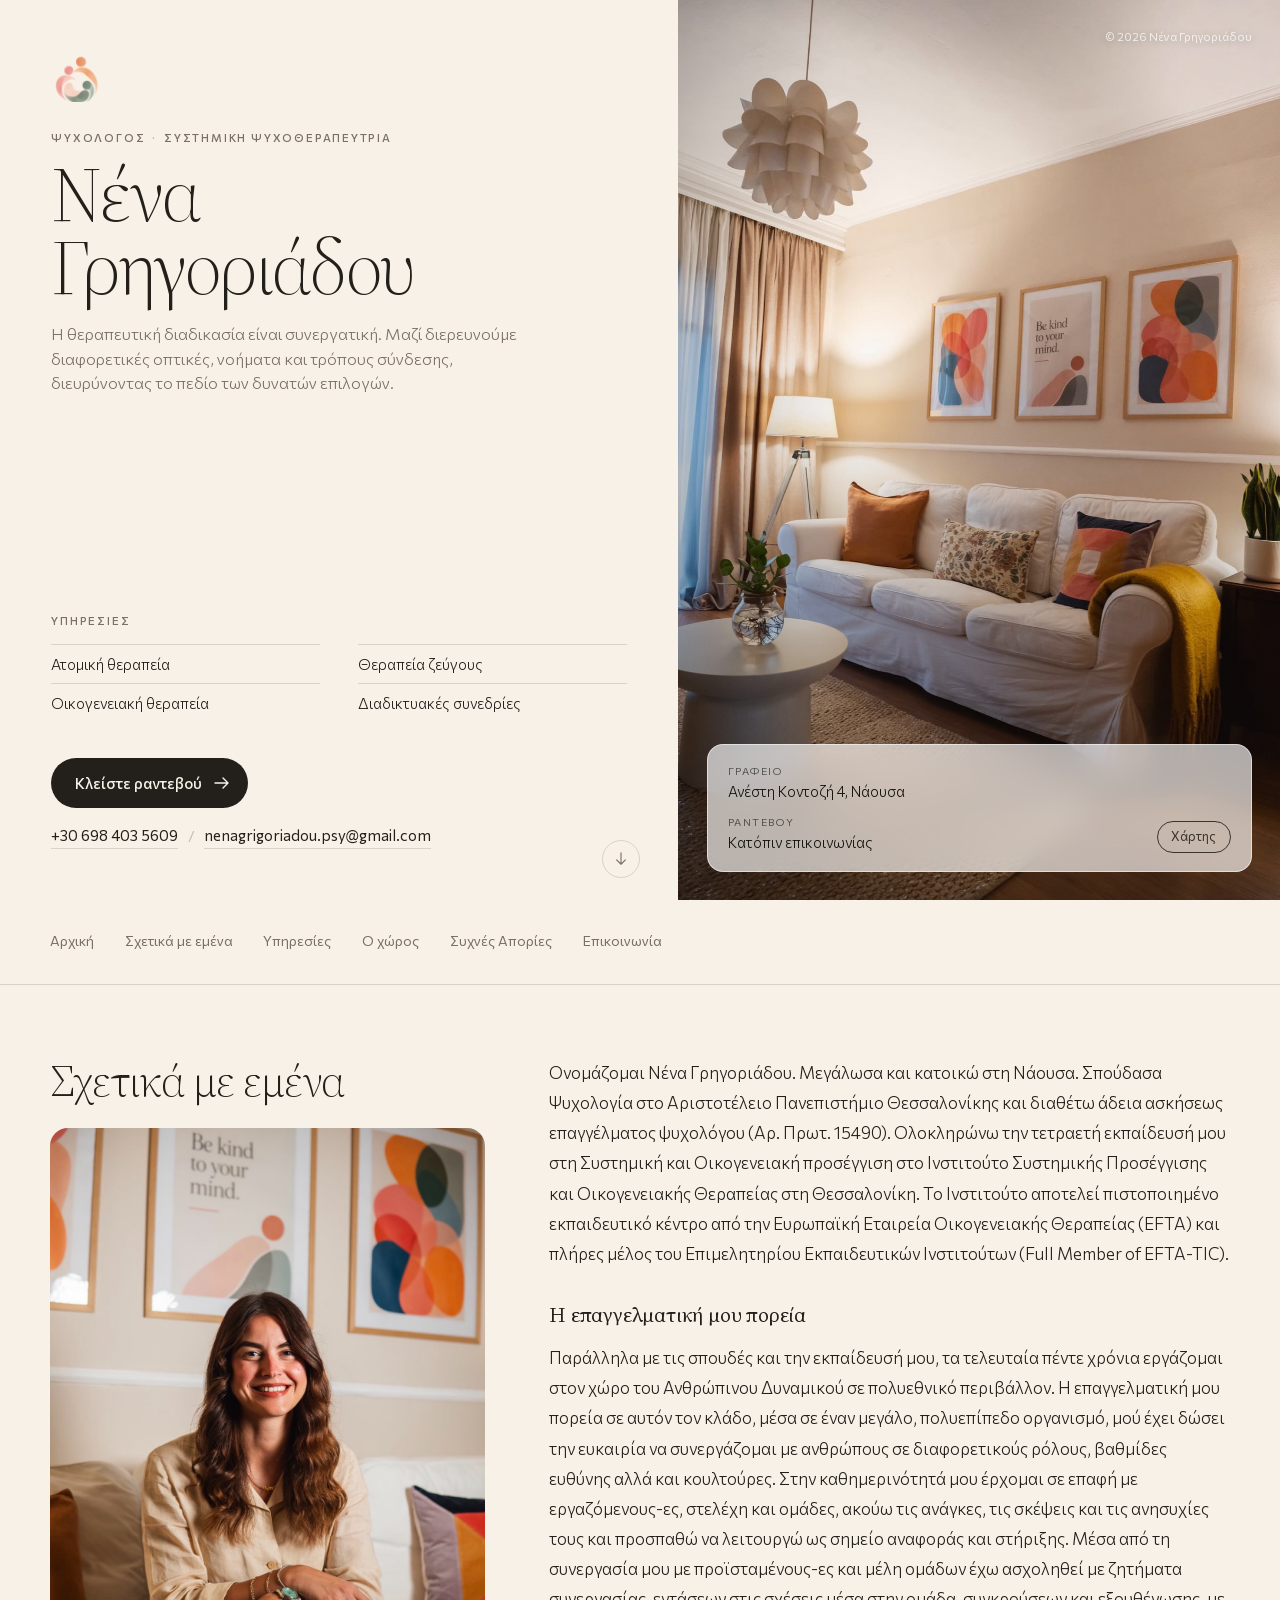
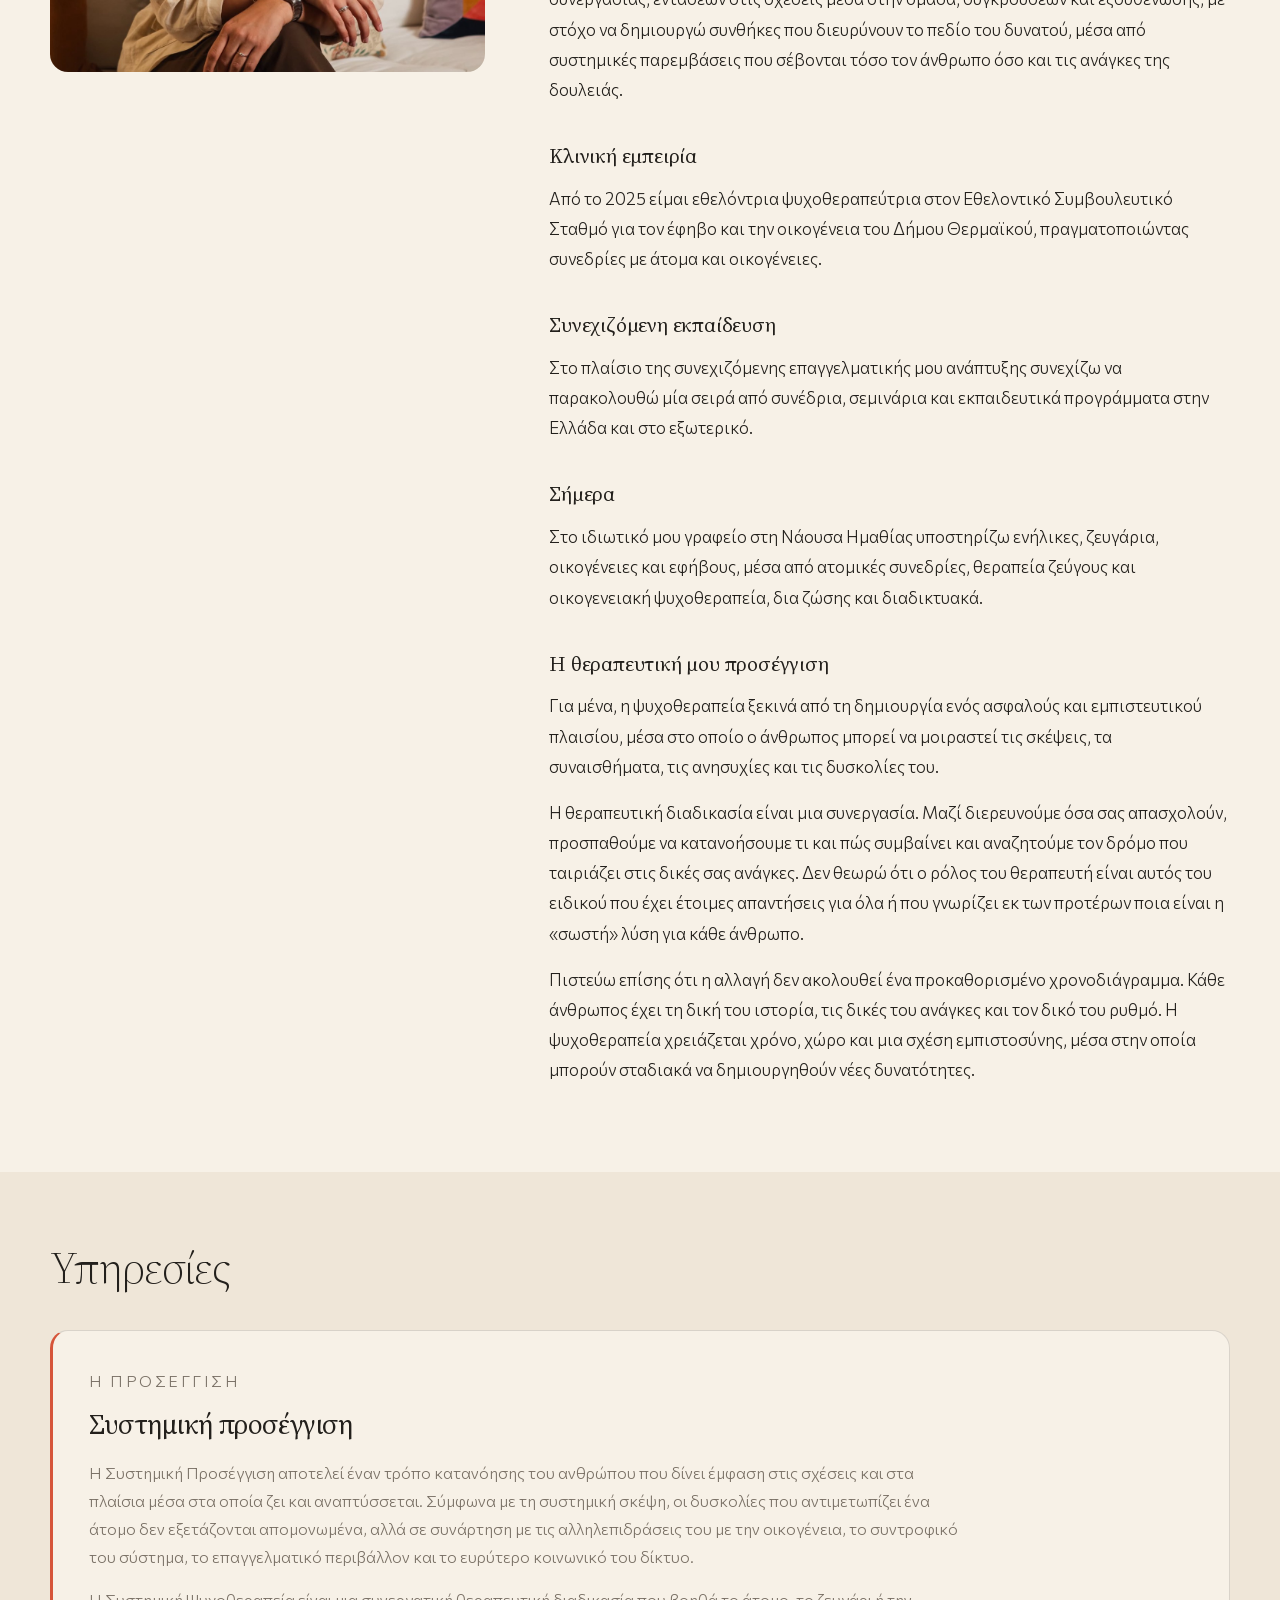
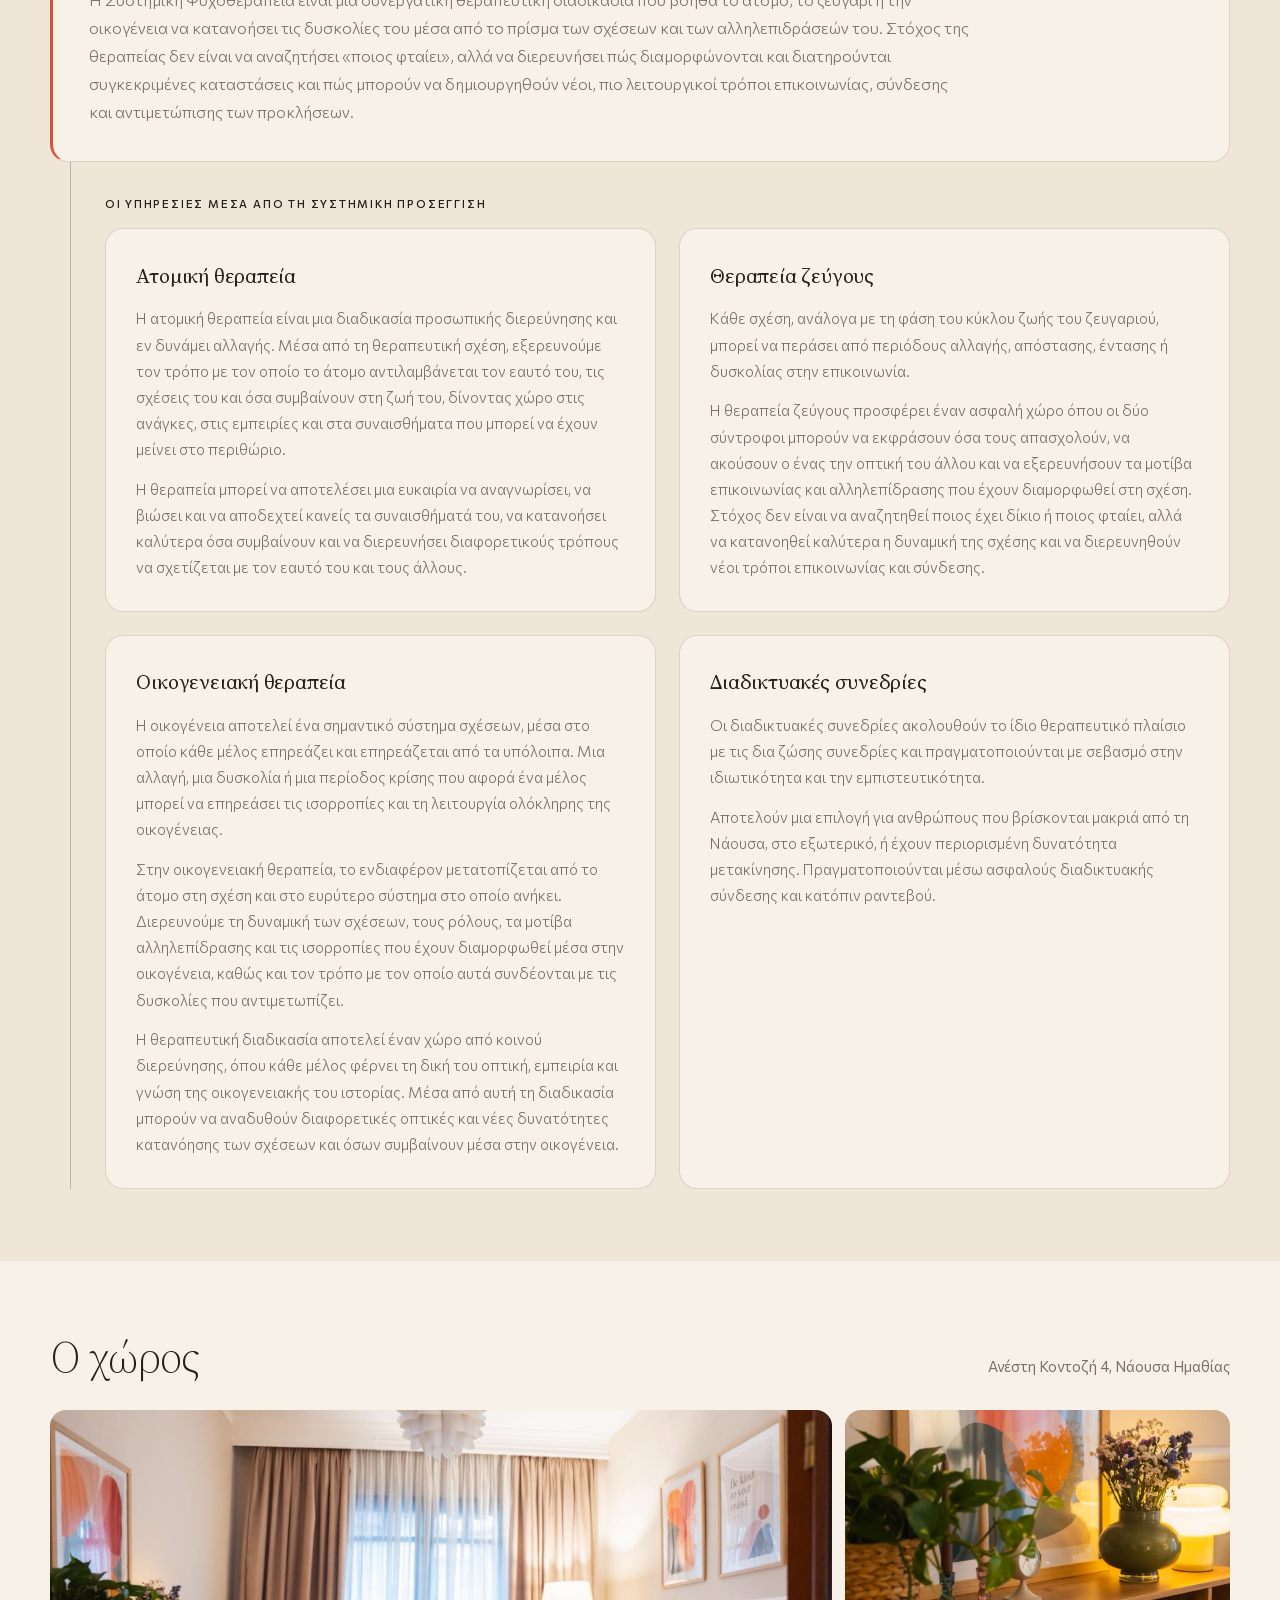
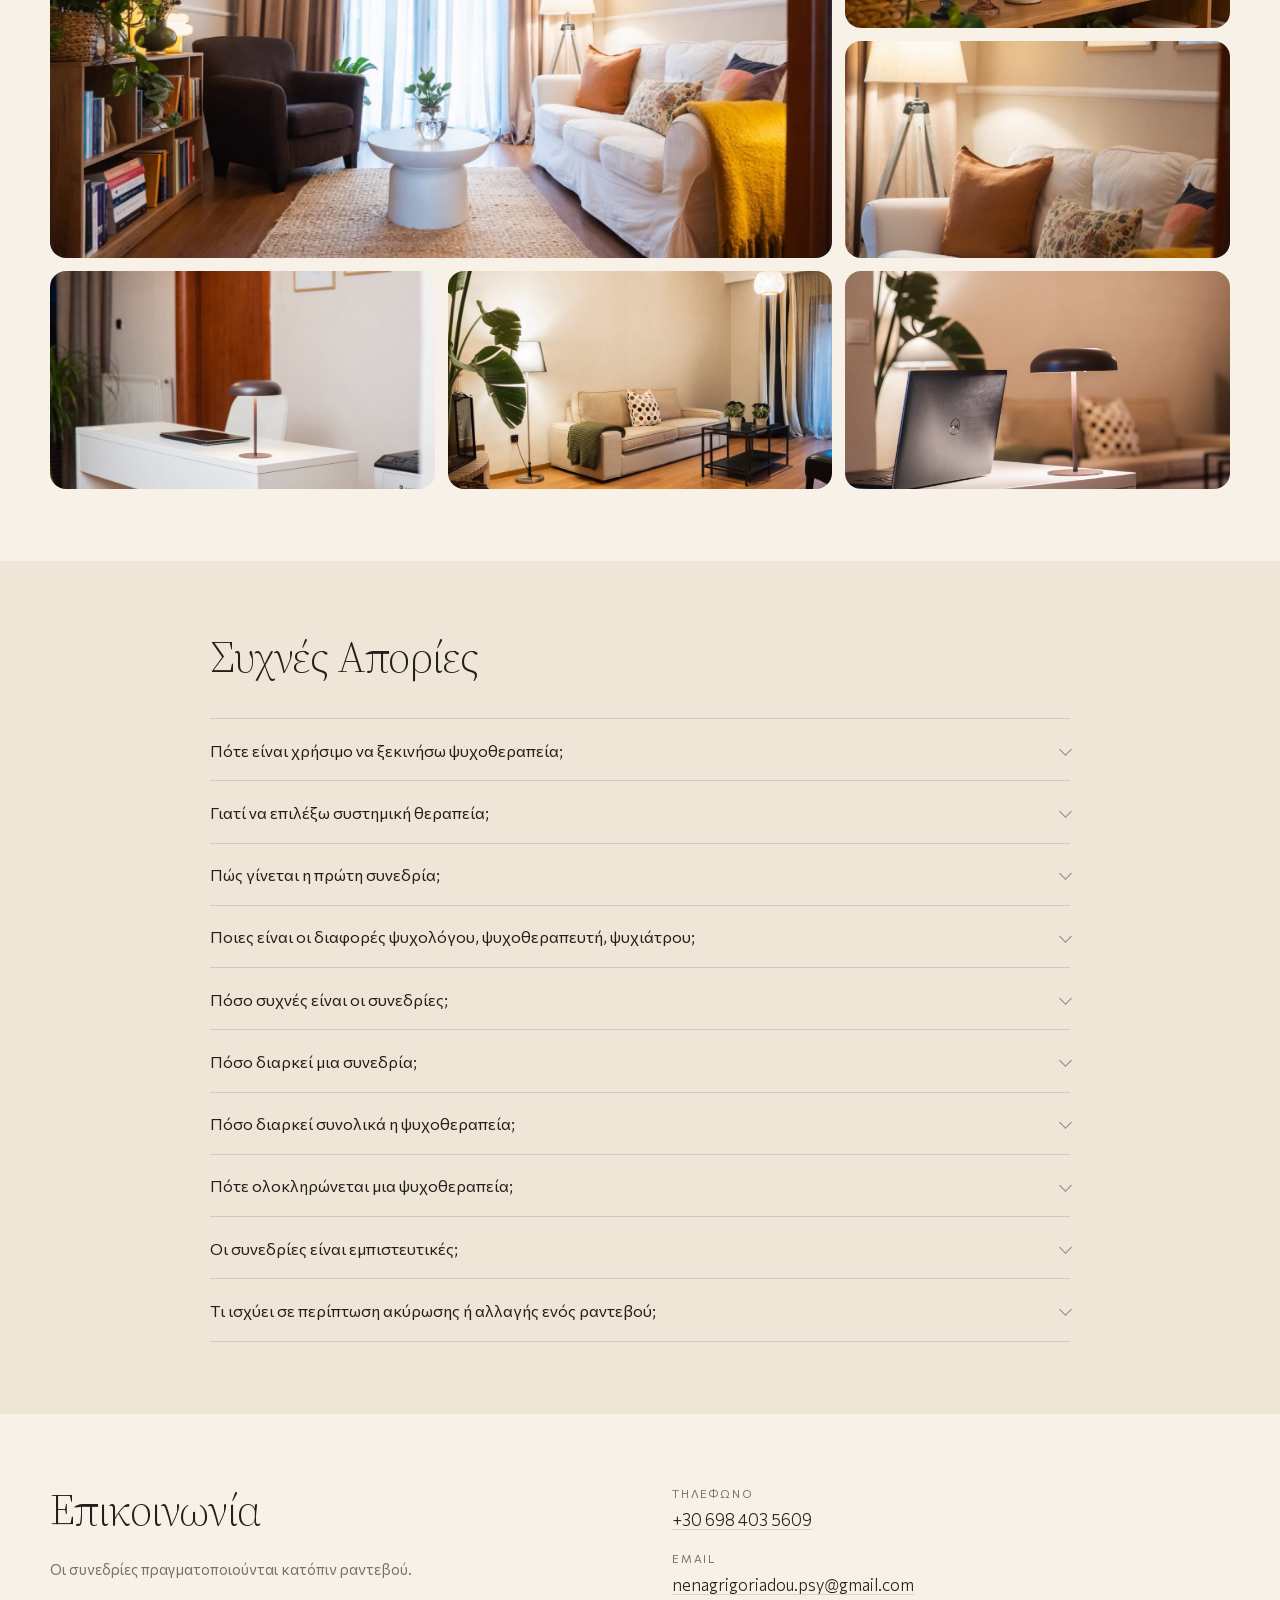
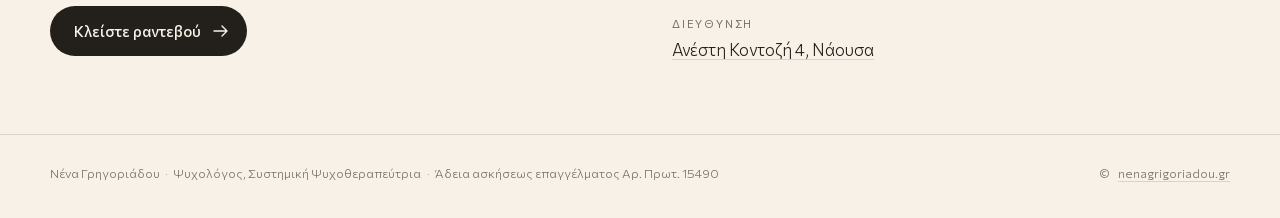
==== index.html @ 24d7663b "Preview: version the asset links so phones stop serving a cached stylesheet" ====
<!DOCTYPE html>
<html lang="el">
<head>
<meta charset="utf-8">
<meta name="viewport" content="width=device-width, initial-scale=1">
<meta name="robots" content="noindex, nofollow">
<title>Νένα Γρηγοριάδου | Ψυχολόγος - Συστημική Ψυχοθεραπεύτρια, Νάουσα</title>
<meta name="description" content="Νένα Γρηγοριάδου, Ψυχολόγος και Συστημική Ψυχοθεραπεύτρια στη Νάουσα Ημαθίας. Ατομική ψυχοθεραπεία, θεραπεία ζεύγους, οικογενειακή θεραπεία και διαδικτυακές συνεδρίες.">
<meta name="theme-color" content="#f7f1e7">
<meta property="og:title" content="Νένα Γρηγοριάδου | Ψυχολόγος - Συστημική Ψυχοθεραπεύτρια">
<meta property="og:description" content="Ατομική ψυχοθεραπεία, θεραπεία ζεύγους, οικογενειακή θεραπεία. Νάουσα Ημαθίας και διαδικτυακά.">
<meta property="og:image" content="https://www.nenagrigoriadou.gr/assets/photos/room-1.jpg">
<meta property="og:url" content="https://www.nenagrigoriadou.gr/">
<meta property="og:locale" content="el_GR">
<meta property="og:type" content="website">
<link rel="icon" href="assets/favicon.png" type="image/png">
<link rel="preload" href="assets/fonts/commissioner-greek.woff2" as="font" type="font/woff2" crossorigin>
<link rel="preload" href="assets/fonts/source-serif-4-greek.woff2" as="font" type="font/woff2" crossorigin>
<link rel="stylesheet" href="assets/fonts/fonts.css?v=202609282212">
<link rel="stylesheet" href="styles.css?v=202609282212">
<script>document.documentElement.classList.add("js");</script>
<script type="application/ld+json">
{
  "@context": "https://schema.org",
  "@type": "Psychologist",
  "name": "Νένα Γρηγοριάδου",
  "jobTitle": "Ψυχολόγος, Συστημική Ψυχοθεραπεύτρια",
  "url": "https://www.nenagrigoriadou.gr/",
  "telephone": "+306984035609",
  "email": "nenagrigoriadou.psy@gmail.com",
  "image": "https://www.nenagrigoriadou.gr/assets/photos/room-1.jpg",
  "address": {
    "@type": "PostalAddress",
    "streetAddress": "Ανέστη Κοντοζή 4",
    "addressLocality": "Νάουσα",
    "addressRegion": "Ημαθία",
    "addressCountry": "GR"
  },
  "alumniOf": "Αριστοτέλειο Πανεπιστήμιο Θεσσαλονίκης",
  "availableService": ["Ατομική θεραπεία", "Θεραπεία ζεύγους", "Οικογενειακή θεραπεία", "Διαδικτυακές συνεδρίες"]
}
</script>
</head>
<body>

<main class="shell" id="top">

  <section class="panel content">
    <header class="top reveal" style="--d:0ms">
      <a class="mark" href="#top" aria-label="Νένα Γρηγοριάδου, αρχική">
        <img src="assets/logo-mark.png" alt="" class="logo-mark" onerror="this.remove()">
      </a>
    </header>

    <div class="hero">
      <p class="kicker reveal" style="--d:60ms">Ψυχολόγος <span>·</span> Συστημική Ψυχοθεραπεύτρια</p>
      <h1 class="reveal" style="--d:120ms">Νένα<br>Γρηγοριάδου</h1>
      <p class="lead reveal" style="--d:180ms">Η θεραπευτική διαδικασία είναι συνεργατική. Μαζί διερευνούμε διαφορετικές οπτικές, νοήματα και τρόπους σύνδεσης, διευρύνοντας το πεδίο των δυνατών επιλογών.</p>
    </div>

    <div class="services reveal" style="--d:240ms">
      <p class="label">Υπηρεσίες</p>
      <ul>
        <li><a href="#services">Ατομική θεραπεία</a></li>
        <li><a href="#services">Θεραπεία ζεύγους</a></li>
        <li><a href="#services">Οικογενειακή θεραπεία</a></li>
        <li><a href="#services">Διαδικτυακές συνεδρίες</a></li>
      </ul>
    </div>

    <footer class="actions reveal" style="--d:300ms">
      <a class="cta" href="tel:+306984035609">
        <span>Κλείστε ραντεβού</span>
        <svg viewBox="0 0 16 16" aria-hidden="true" focusable="false"><path d="M1 8h13M9 3l5 5-5 5" fill="none" stroke="currentColor" stroke-width="1.4" stroke-linecap="round" stroke-linejoin="round"/></svg>
      </a>
      <div class="reach">
        <a href="tel:+306984035609">+30 698 403 5609</a>
        <span aria-hidden="true">/</span>
        <a href="mailto:nenagrigoriadou.psy@gmail.com">nenagrigoriadou.psy@gmail.com</a>
      </div>
    </footer>

    <a class="scroll-cue" href="#about" aria-label="Συνέχεια στο περιεχόμενο">
      <svg viewBox="0 0 16 16" aria-hidden="true" focusable="false"><path d="M8 1v13M3 9l5 5 5-5" fill="none" stroke="currentColor" stroke-width="1.3" stroke-linecap="round" stroke-linejoin="round"/></svg>
    </a>
  </section>

  <aside class="panel visual">
    <div class="frames">
      <img class="photo" src="assets/photos/space-2.jpg" alt="Ο χώρος των συνεδριών στη Νάουσα" onerror="this.remove()">
      <img class="photo" src="assets/photos/space-3.jpg" alt="" onerror="this.remove()">
      <img class="photo" src="assets/photos/space-4.jpg" alt="" onerror="this.remove()">
    </div>
    <div class="veil" aria-hidden="true"></div>
    <div class="glass reveal" style="--d:360ms">
      <dl>
        <div>
          <dt>Γραφείο</dt>
          <dd>Ανέστη Κοντοζή 4, Νάουσα</dd>
        </div>
        <div>
          <dt>Ραντεβού</dt>
          <dd>Κατόπιν επικοινωνίας</dd>
        </div>
      </dl>
      <a class="map" href="https://maps.google.com/?q=Ανέστη+Κοντοζή+4,+Νάουσα" target="_blank" rel="noopener">Χάρτης</a>
    </div>
    <p class="credit">&copy; <span data-year></span> Νένα Γρηγοριάδου</p>
  </aside>

</main>

<nav class="navbar" aria-label="Κύρια πλοήγηση">
  <ul>
    <li><a href="#top">Αρχική</a></li>
    <li><a href="#about">Σχετικά με εμένα</a></li>
    <li><a href="#services">Υπηρεσίες</a></li>
    <li><a href="#space">Ο χώρος</a></li>
    <li><a href="#faq">Συχνές Απορίες</a></li>
    <li><a href="#contact">Επικοινωνία</a></li>
  </ul>
</nav>

<section class="section" id="about">
  <div class="wrap split">
    <div class="side">
      <h2 class="fade">Σχετικά με εμένα</h2>
      <figure class="portrait fade">
        <img src="assets/photos/space-1.jpg" alt="Πορτρέτο της Νένας Γρηγοριάδου" loading="lazy">
      </figure>
    </div>
    <div class="prose">
      <p class="fade">Ονομάζομαι Νένα Γρηγοριάδου. Μεγάλωσα και κατοικώ στη Νάουσα. Σπούδασα Ψυχολογία στο Αριστοτέλειο Πανεπιστήμιο Θεσσαλονίκης και διαθέτω άδεια ασκήσεως επαγγέλματος ψυχολόγου (Αρ. Πρωτ. 15490). Ολοκληρώνω την τετραετή εκπαίδευσή μου στη Συστημική και Οικογενειακή προσέγγιση στο Ινστιτούτο Συστημικής Προσέγγισης και Οικογενειακής Θεραπείας στη Θεσσαλονίκη. Το Ινστιτούτο αποτελεί πιστοποιημένο εκπαιδευτικό κέντρο από την Ευρωπαϊκή Εταιρεία Οικογενειακής Θεραπείας (EFTA) και πλήρες μέλος του Επιμελητηρίου Εκπαιδευτικών Ινστιτούτων (Full Member of EFTA-TIC).</p>

      <div class="fade">
        <h3>Η επαγγελματική μου πορεία</h3>
        <p>Παράλληλα με τις σπουδές και την εκπαίδευσή μου, τα τελευταία πέντε χρόνια εργάζομαι στον χώρο του Ανθρώπινου Δυναμικού σε πολυεθνικό περιβάλλον. Η επαγγελματική μου πορεία σε αυτόν τον κλάδο, μέσα σε έναν μεγάλο, πολυεπίπεδο οργανισμό, μού έχει δώσει την ευκαιρία να συνεργάζομαι με ανθρώπους σε διαφορετικούς ρόλους, βαθμίδες ευθύνης αλλά και κουλτούρες. Στην καθημερινότητά μου έρχομαι σε επαφή με εργαζόμενους-ες, στελέχη και ομάδες, ακούω τις ανάγκες, τις σκέψεις και τις ανησυχίες τους και προσπαθώ να λειτουργώ ως σημείο αναφοράς και στήριξης. Μέσα από τη συνεργασία μου με προϊσταμένους-ες και μέλη ομάδων έχω ασχοληθεί με ζητήματα συνεργασίας, εντάσεων στις σχέσεις μέσα στην ομάδα, συγκρούσεων και εξουθένωσης, με στόχο να δημιουργώ συνθήκες που διευρύνουν το πεδίο του δυνατού, μέσα από συστημικές παρεμβάσεις που σέβονται τόσο τον άνθρωπο όσο και τις ανάγκες της δουλειάς.</p>
      </div>

      <div class="fade">
        <h3>Κλινική εμπειρία</h3>
        <p>Από το 2025 είμαι εθελόντρια ψυχοθεραπεύτρια στον Εθελοντικό Συμβουλευτικό Σταθμό για τον έφηβο και την οικογένεια του Δήμου Θερμαϊκού, πραγματοποιώντας συνεδρίες με άτομα και οικογένειες.</p>
      </div>

      <div class="fade">
        <h3>Συνεχιζόμενη εκπαίδευση</h3>
        <p>Στο πλαίσιο της συνεχιζόμενης επαγγελματικής μου ανάπτυξης συνεχίζω να παρακολουθώ μία σειρά από συνέδρια, σεμινάρια και εκπαιδευτικά προγράμματα στην Ελλάδα και στο εξωτερικό.</p>
      </div>

      <div class="fade">
        <h3>Σήμερα</h3>
        <p>Στο ιδιωτικό μου γραφείο στη Νάουσα Ημαθίας υποστηρίζω ενήλικες, ζευγάρια, οικογένειες και εφήβους, μέσα από ατομικές συνεδρίες, θεραπεία ζεύγους και οικογενειακή ψυχοθεραπεία, δια ζώσης και διαδικτυακά.</p>
      </div>

      <div class="fade">
        <h3>Η θεραπευτική μου προσέγγιση</h3>
        <p>Για μένα, η ψυχοθεραπεία ξεκινά από τη δημιουργία ενός ασφαλούς και εμπιστευτικού πλαισίου, μέσα στο οποίο ο άνθρωπος μπορεί να μοιραστεί τις σκέψεις, τα συναισθήματα, τις ανησυχίες και τις δυσκολίες του.</p>
        <p>Η θεραπευτική διαδικασία είναι μια συνεργασία. Μαζί διερευνούμε όσα σας απασχολούν, προσπαθούμε να κατανοήσουμε τι και πώς συμβαίνει και αναζητούμε τον δρόμο που ταιριάζει στις δικές σας ανάγκες. Δεν θεωρώ ότι ο ρόλος του θεραπευτή είναι αυτός του ειδικού που έχει έτοιμες απαντήσεις για όλα ή που γνωρίζει εκ των προτέρων ποια είναι η «σωστή» λύση για κάθε άνθρωπο.</p>
        <p>Πιστεύω επίσης ότι η αλλαγή δεν ακολουθεί ένα προκαθορισμένο χρονοδιάγραμμα. Κάθε άνθρωπος έχει τη δική του ιστορία, τις δικές του ανάγκες και τον δικό του ρυθμό. Η ψυχοθεραπεία χρειάζεται χρόνο, χώρο και μια σχέση εμπιστοσύνης, μέσα στην οποία μπορούν σταδιακά να δημιουργηθούν νέες δυνατότητες.</p>
      </div>
    </div>
  </div>
</section>

<section class="section alt" id="services">
  <div class="wrap">
    <h2 class="fade">Υπηρεσίες</h2>

    <article class="approach fade">
      <p class="label">Η προσέγγιση</p>
      <h3>Συστημική προσέγγιση</h3>
      <p>Η Συστημική Προσέγγιση αποτελεί έναν τρόπο κατανόησης του ανθρώπου που δίνει έμφαση στις σχέσεις και στα πλαίσια μέσα στα οποία ζει και αναπτύσσεται. Σύμφωνα με τη συστημική σκέψη, οι δυσκολίες που αντιμετωπίζει ένα άτομο δεν εξετάζονται απομονωμένα, αλλά σε συνάρτηση με τις αλληλεπιδράσεις του με την οικογένεια, το συντροφικό του σύστημα, το επαγγελματικό περιβάλλον και το ευρύτερο κοινωνικό του δίκτυο.</p>
        <p>Η Συστημική Ψυχοθεραπεία είναι μια συνεργατική θεραπευτική διαδικασία που βοηθά το άτομο, το ζευγάρι ή την οικογένεια να κατανοήσει τις δυσκολίες του μέσα από το πρίσμα των σχέσεων και των αλληλεπιδράσεών του. Στόχος της θεραπείας δεν είναι να αναζητήσει «ποιος φταίει», αλλά να διερευνήσει πώς διαμορφώνονται και διατηρούνται συγκεκριμένες καταστάσεις και πώς μπορούν να δημιουργηθούν νέοι, πιο λειτουργικοί τρόποι επικοινωνίας, σύνδεσης και αντιμετώπισης των προκλήσεων.</p>
    </article>

    <div class="branch">
      <p class="label fade">Οι υπηρεσίες μέσα από τη συστημική προσέγγιση</p>
      <div class="cards">
        <article class="card fade">
        <h3>Ατομική θεραπεία</h3>
        <p>Η ατομική θεραπεία είναι μια διαδικασία προσωπικής διερεύνησης και εν δυνάμει αλλαγής. Μέσα από τη θεραπευτική σχέση, εξερευνούμε τον τρόπο με τον οποίο το άτομο αντιλαμβάνεται τον εαυτό του, τις σχέσεις του και όσα συμβαίνουν στη ζωή του, δίνοντας χώρο στις ανάγκες, στις εμπειρίες και στα συναισθήματα που μπορεί να έχουν μείνει στο περιθώριο.</p>
        <p>Η θεραπεία μπορεί να αποτελέσει μια ευκαιρία να αναγνωρίσει, να βιώσει και να αποδεχτεί κανείς τα συναισθήματά του, να κατανοήσει καλύτερα όσα συμβαίνουν και να διερευνήσει διαφορετικούς τρόπους να σχετίζεται με τον εαυτό του και τους άλλους.</p>
      </article>

      <article class="card fade">
        <h3>Θεραπεία ζεύγους</h3>
        <p>Κάθε σχέση, ανάλογα με τη φάση του κύκλου ζωής του ζευγαριού, μπορεί να περάσει από περιόδους αλλαγής, απόστασης, έντασης ή δυσκολίας στην επικοινωνία.</p>
        <p>Η θεραπεία ζεύγους προσφέρει έναν ασφαλή χώρο όπου οι δύο σύντροφοι μπορούν να εκφράσουν όσα τους απασχολούν, να ακούσουν ο ένας την οπτική του άλλου και να εξερευνήσουν τα μοτίβα επικοινωνίας και αλληλεπίδρασης που έχουν διαμορφωθεί στη σχέση. Στόχος δεν είναι να αναζητηθεί ποιος έχει δίκιο ή ποιος φταίει, αλλά να κατανοηθεί καλύτερα η δυναμική της σχέσης και να διερευνηθούν νέοι τρόποι επικοινωνίας και σύνδεσης.</p>
      </article>

      <article class="card fade">
        <h3>Οικογενειακή θεραπεία</h3>
        <p>Η οικογένεια αποτελεί ένα σημαντικό σύστημα σχέσεων, μέσα στο οποίο κάθε μέλος επηρεάζει και επηρεάζεται από τα υπόλοιπα. Μια αλλαγή, μια δυσκολία ή μια περίοδος κρίσης που αφορά ένα μέλος μπορεί να επηρεάσει τις ισορροπίες και τη λειτουργία ολόκληρης της οικογένειας.</p>
        <p>Στην οικογενειακή θεραπεία, το ενδιαφέρον μετατοπίζεται από το άτομο στη σχέση και στο ευρύτερο σύστημα στο οποίο ανήκει. Διερευνούμε τη δυναμική των σχέσεων, τους ρόλους, τα μοτίβα αλληλεπίδρασης και τις ισορροπίες που έχουν διαμορφωθεί μέσα στην οικογένεια, καθώς και τον τρόπο με τον οποίο αυτά συνδέονται με τις δυσκολίες που αντιμετωπίζει.</p>
        <p>Η θεραπευτική διαδικασία αποτελεί έναν χώρο από κοινού διερεύνησης, όπου κάθε μέλος φέρνει τη δική του οπτική, εμπειρία και γνώση της οικογενειακής του ιστορίας. Μέσα από αυτή τη διαδικασία μπορούν να αναδυθούν διαφορετικές οπτικές και νέες δυνατότητες κατανόησης των σχέσεων και όσων συμβαίνουν μέσα στην οικογένεια.</p>
      </article>

      <article class="card fade">
        <h3>Διαδικτυακές συνεδρίες</h3>
        <p>Οι διαδικτυακές συνεδρίες ακολουθούν το ίδιο θεραπευτικό πλαίσιο με τις δια ζώσης συνεδρίες και πραγματοποιούνται με σεβασμό στην ιδιωτικότητα και την εμπιστευτικότητα.</p>
        <p>Αποτελούν μια επιλογή για ανθρώπους που βρίσκονται μακριά από τη Νάουσα, στο εξωτερικό, ή έχουν περιορισμένη δυνατότητα μετακίνησης. Πραγματοποιούνται μέσω ασφαλούς διαδικτυακής σύνδεσης και κατόπιν ραντεβού.</p>
      </article>
      </div>
    </div>
  </div>
</section>

<section class="section" id="space">
  <div class="wrap">
    <div class="section-head fade">
      <h2>Ο χώρος</h2>
      <p>Ανέστη Κοντοζή 4, Νάουσα Ημαθίας</p>
    </div>
    <div class="gallery">
      <figure class="fade tall"><img src="assets/photos/room-1.jpg" alt="Ο χώρος των συνεδριών: πολυθρόνα, καναπές, τραπεζάκι και βιβλιοθήκη" loading="lazy" fetchpriority="high"></figure>
      <figure class="fade"><img src="assets/photos/room-3.jpg" alt="Λεπτομέρεια από τη βιβλιοθήκη με φυτά και λουλούδια" loading="lazy"></figure>
      <figure class="fade"><img src="assets/photos/room-4.jpg" alt="Ο καναπές των συνεδριών" loading="lazy"></figure>
      <figure class="fade tall"><img src="assets/photos/room-2.jpg" alt="Το γραφείο με τους τίτλους σπουδών" loading="lazy"></figure>
      <figure class="fade"><img src="assets/photos/room-5.jpg" alt="Ο χώρος αναμονής" loading="lazy"></figure>
      <figure class="fade"><img src="assets/photos/room-6.jpg" alt="Ο χώρος για τις διαδικτυακές συνεδρίες" loading="lazy"></figure>
    </div>
  </div>
</section>

<section class="section alt" id="faq">
  <div class="wrap narrow">
    <h2 class="fade">Συχνές Απορίες</h2>
    <div class="faq">
      <details class="fade">
        <summary>Πότε είναι χρήσιμο να ξεκινήσω ψυχοθεραπεία;<span class="chev" aria-hidden="true"></span></summary>
        <div class="answer">
          <p>Η ψυχοθεραπεία μπορεί να είναι χρήσιμη όταν αισθανόμαστε ότι κάποια δυσκολία επηρεάζει την καθημερινότητά μας, τις σχέσεις μας ή τη συναισθηματική μας ευημερία. Δεν χρειάζεται να βρίσκεστε σε κρίση για να απευθυνθείτε σε μία ψυχοθεραπεύτρια. Πολλοί άνθρωποι ξεκινούν θεραπεία όταν επιθυμούν να κατανοήσουν καλύτερα τον εαυτό τους, να επεξεργαστούν δύσκολες εμπειρίες και συναισθήματα ή να εξερευνήσουν νέες οπτικές γύρω από όσα τους απασχολούν.</p>
        </div>
      </details>
      <details class="fade">
        <summary>Γιατί να επιλέξω συστημική θεραπεία;<span class="chev" aria-hidden="true"></span></summary>
        <div class="answer">
          <p>Η συστημική θεραπεία προσεγγίζει τον άνθρωπο όχι ως μια απομονωμένη μονάδα, αλλά ως μέρος ενός ευρύτερου πλαισίου σχέσεων και αλληλεπιδράσεων. Δίνει έμφαση στον τρόπο με τον οποίο οι οικογενειακές, συντροφικές, επαγγελματικές και κοινωνικές σχέσεις συνδέονται με τον τρόπο που βιώνουμε και κατανοούμε τη ζωή μας.</p>
          <p>Μέσα από τη συστημική θεραπεία διερευνώνται οι τρόποι επικοινωνίας, οι ρόλοι, οι πεποιθήσεις και τα μοτίβα σχέσεων που συνδέονται με όσα μας απασχολούν. Το ενδιαφέρον δεν εστιάζει στην αναζήτηση του ποιος φταίει, αλλά στην κατανόηση των σχέσεων και των δυναμικών μέσα στις οποίες διαμορφώνονται οι εμπειρίες μας, αφήνοντας χώρο για διαφορετικές οπτικές και δυνατότητες.</p>
          <p>Η συστημική προσέγγιση μπορεί να εφαρμοστεί σε ατομικό, ζευγαρικό και οικογενειακό επίπεδο.</p>
        </div>
      </details>
      <details class="fade">
        <summary>Πώς γίνεται η πρώτη συνεδρία;<span class="chev" aria-hidden="true"></span></summary>
        <div class="answer">
          <p>Η πρώτη συνεδρία αποτελεί μια πρώτη γνωριμία και μια ευκαιρία να συζητήσουμε τι σας απασχολεί και τι σας οδήγησε να αναζητήσετε ψυχοθεραπευτική υποστήριξη. Σημαντικό μέρος της πρώτης συνάντησης είναι η διερεύνηση και η διαμόρφωση του θεραπευτικού αιτήματος, καθώς αυτό αποτελεί τη βάση πάνω στην οποία διαμορφώνεται η θεραπευτική πορεία.</p>
          <p>Μέσα από τη συζήτηση διερευνούμε το πλαίσιο μέσα στο οποίο προκύπτει το αίτημα, τις δυσκολίες που σας απασχολούν και όσα θα θέλατε να επεξεργαστείτε στη θεραπεία. Παράλληλα, η πρώτη συνεδρία αποτελεί μια ευκαιρία να γνωριστούμε και να δούμε πώς μπορούμε να δουλέψουμε μαζί πάνω σε αυτό που σας απασχολεί.</p>
        </div>
      </details>
      <details class="fade">
        <summary>Ποιες είναι οι διαφορές ψυχολόγου, ψυχοθεραπευτή, ψυχιάτρου;<span class="chev" aria-hidden="true"></span></summary>
        <div class="answer">
          <p><strong>Ψυχολόγος</strong> είναι ο επαγγελματίας που έχει ολοκληρώσει σπουδές Ψυχολογίας και διαθέτει άδεια άσκησης επαγγέλματος.</p>
          <p><strong>Ψυχοθεραπευτής-τρια</strong> είναι ο/η επαγγελματίας που έχει λάβει εξειδικευμένη εκπαίδευση σε μία ψυχοθεραπευτική προσέγγιση. Ένας/μια ψυχολόγος μπορεί να είναι και ψυχοθεραπευτής-τρια, εφόσον έχει ολοκληρώσει την αντίστοιχη εκπαίδευση.</p>
          <p><strong>Ψυχίατρος</strong> είναι ιατρός που έχει ειδικευτεί στην Ψυχιατρική. Μπορεί να παρέχει διάγνωση και να χορηγήσει φαρμακευτική αγωγή όταν αυτό κρίνεται απαραίτητο.</p>
          <p>Σε αρκετές περιπτώσεις, ψυχολόγος/ψυχοθεραπευτής και ψυχίατρος συνεργάζονται, ώστε να παρέχεται η καλύτερη δυνατή υποστήριξη ανάλογα με τις ανάγκες του κάθε ανθρώπου.</p>
        </div>
      </details>
      <details class="fade">
        <summary>Πόσο συχνές είναι οι συνεδρίες;<span class="chev" aria-hidden="true"></span></summary>
        <div class="answer">
          <p>Συνήθως οι συνεδρίες πραγματοποιούνται μία φορά την εβδομάδα ή μία φορά κάθε δύο εβδομάδες. Ωστόσο, η συχνότητα μπορεί να προσαρμοστεί ανάλογα με τις ανάγκες κάθε θεραπευόμενου-ης.</p>
        </div>
      </details>
      <details class="fade">
        <summary>Πόσο διαρκεί μια συνεδρία;<span class="chev" aria-hidden="true"></span></summary>
        <div class="answer">
          <p>Η διάρκεια μιας ατομικής συνεδρίας είναι συνήθως 50 λεπτά. Στη θεραπεία ζεύγους ή οικογένειας η διάρκεια είναι συνήθως 90 λεπτά.</p>
        </div>
      </details>
      <details class="fade">
        <summary>Πόσο διαρκεί συνολικά η ψυχοθεραπεία;<span class="chev" aria-hidden="true"></span></summary>
        <div class="answer">
          <p>Η διάρκεια της θεραπείας διαφέρει από άνθρωπο σε άνθρωπο και εξαρτάται από το αίτημα, τους στόχους και τις ανάγκες του κάθε ατόμου, ζευγαριού ή οικογένειας. Για κάποιους ανθρώπους λίγες συνεδρίες μπορεί να είναι αρκετές, ενώ άλλοι επιλέγουν μια πιο μακροχρόνια θεραπευτική πορεία.</p>
        </div>
      </details>
      <details class="fade">
        <summary>Πότε ολοκληρώνεται μια ψυχοθεραπεία;<span class="chev" aria-hidden="true"></span></summary>
        <div class="answer">
          <p>Η ολοκλήρωση της ψυχοθεραπείας είναι μια διαδικασία που αποφασίζεται από κοινού μεταξύ θεραπεύτριας και θεραπευόμενου-ης και βασίζεται στην επίτευξη των στόχων που είχαν τεθεί. Ο τερματισμός της θεραπείας συμβαίνει όταν το άτομο αισθάνεται ότι μπορεί να διαχειρίζεται αποτελεσματικότερα τις δυσκολίες του και όταν έχει αποκτήσει μεγαλύτερη επίγνωση του εαυτού του και των σχέσεών του. Η ολοκλήρωση δεν σημαίνει απαραίτητα ότι δεν θα υπάρξουν ξανά δυσκολίες στη ζωή, αλλά ότι το άτομο διαθέτει πλέον περισσότερα εφόδια, πόρους και τρόπους αντιμετώπισης για να τις διαχειριστεί.</p>
        </div>
      </details>
      <details class="fade">
        <summary>Οι συνεδρίες είναι εμπιστευτικές;<span class="chev" aria-hidden="true"></span></summary>
        <div class="answer">
          <p>Ναι. Όσα συζητούνται στο πλαίσιο της θεραπείας διέπονται από το επαγγελματικό απόρρητο και παραμένουν εμπιστευτικά. Η εμπιστευτικότητα αποτελεί βασική προϋπόθεση για τη δημιουργία ενός ασφαλούς θεραπευτικού πλαισίου και την ανάπτυξη σχέσης εμπιστοσύνης μεταξύ θεραπεύτριας και θεραπευόμενου-ης.</p>
          <p>Ωστόσο, υπάρχουν ορισμένες εξαιρετικές περιπτώσεις στις οποίες το απόρρητο μπορεί να αρθεί, όταν υπάρχει σοβαρός και άμεσος κίνδυνος για τη ζωή ή τη σωματική ακεραιότητα του ίδιου του θεραπευόμενου-ης ή άλλου προσώπου. Σε κάθε περίπτωση, η διαχείριση τέτοιων ζητημάτων γίνεται με γνώμονα την προστασία και την ασφάλεια όλων των εμπλεκομένων.</p>
        </div>
      </details>
      <details class="fade">
        <summary>Τι ισχύει σε περίπτωση ακύρωσης ή αλλαγής ενός ραντεβού;<span class="chev" aria-hidden="true"></span></summary>
        <div class="answer">
          <p>Σε περίπτωση που χρειαστεί να ακυρώσετε ή να αλλάξετε ένα προγραμματισμένο ραντεβού, παρακαλώ να με ενημερώσετε τουλάχιστον 24 ώρες νωρίτερα. Ακυρώσεις ή αλλαγές που πραγματοποιούνται σε μικρότερο χρονικό διάστημα, καθώς και περιπτώσεις μη προσέλευσης, χρεώνονται κανονικά, καθώς ο συγκεκριμένος χρόνος έχει δεσμευτεί αποκλειστικά για τη συνεδρία. Εξαιρέσεις μπορεί να υπάρξουν σε περιπτώσεις έκτακτης ανάγκης.</p>
        </div>
      </details>
    </div>
  </div>
</section>

<section class="section" id="contact">
  <div class="wrap">
    <div class="contact-grid">
      <div class="fade">
        <h2>Επικοινωνία</h2>
        <p class="contact-note">Οι συνεδρίες πραγματοποιούνται κατόπιν ραντεβού.</p>
        <a class="cta" href="tel:+306984035609">
          <span>Κλείστε ραντεβού</span>
          <svg viewBox="0 0 16 16" aria-hidden="true" focusable="false"><path d="M1 8h13M9 3l5 5-5 5" fill="none" stroke="currentColor" stroke-width="1.4" stroke-linecap="round" stroke-linejoin="round"/></svg>
        </a>
      </div>
      <dl class="contact-list fade">
        <div>
          <dt>Τηλέφωνο</dt>
          <dd><a href="tel:+306984035609">+30 698 403 5609</a></dd>
        </div>
        <div>
          <dt>Email</dt>
          <dd><a href="mailto:nenagrigoriadou.psy@gmail.com">nenagrigoriadou.psy@gmail.com</a></dd>
        </div>
        <div>
          <dt>Διεύθυνση</dt>
          <dd><a href="https://maps.google.com/?q=Ανέστη+Κοντοζή+4,+Νάουσα" target="_blank" rel="noopener">Ανέστη Κοντοζή 4, Νάουσα</a></dd>
        </div>
      </dl>
    </div>
  </div>
</section>

<footer class="site-footer">
  <div class="wrap footer-inner">
    <p>Νένα Γρηγοριάδου <span>·</span> Ψυχολόγος, Συστημική Ψυχοθεραπεύτρια <span>·</span> Άδεια ασκήσεως επαγγέλματος Αρ. Πρωτ. 15490</p>
    <p>&copy; <span data-year></span> <a href="#top">nenagrigoriadou.gr</a></p>
  </div>
</footer>

<script src="script.js?v=202609282212"></script>
</body>
</html>
---- assets/fonts/fonts.css ----
/* Self-hosted variable fonts: no requests to Google, so no visitor IP leaves the site. */

@font-face {
  font-family: 'Commissioner';
  font-style: normal;
  font-weight: 300 500;
  font-display: swap;
  src: url(commissioner-greek.woff2) format('woff2');
  unicode-range: U+0370-0377, U+037A-037F, U+0384-038A, U+038C, U+038E-03A1, U+03A3-03FF;
}

@font-face {
  font-family: 'Commissioner';
  font-style: normal;
  font-weight: 300 500;
  font-display: swap;
  src: url(commissioner-latin-ext.woff2) format('woff2');
  unicode-range: U+0100-02BA, U+02BD-02C5, U+02C7-02CC, U+02CE-02D7, U+02DD-02FF, U+0304, U+0308, U+0329, U+1D00-1DBF, U+1E00-1E9F, U+1EF2-1EFF, U+2020, U+20A0-20AB, U+20AD-20C0, U+2113, U+2C60-2C7F, U+A720-A7FF;
}

@font-face {
  font-family: 'Commissioner';
  font-style: normal;
  font-weight: 300 500;
  font-display: swap;
  src: url(commissioner-latin.woff2) format('woff2');
  unicode-range: U+0000-00FF, U+0131, U+0152-0153, U+02BB-02BC, U+02C6, U+02DA, U+02DC, U+0304, U+0308, U+0329, U+2000-206F, U+20AC, U+2122, U+2191, U+2193, U+2212, U+2215, U+FEFF, U+FFFD;
}

@font-face {
  font-family: 'Source Serif 4';
  font-style: normal;
  font-weight: 300 400;
  font-display: swap;
  src: url(source-serif-4-greek.woff2) format('woff2');
  unicode-range: U+0370-0377, U+037A-037F, U+0384-038A, U+038C, U+038E-03A1, U+03A3-03FF;
}

@font-face {
  font-family: 'Source Serif 4';
  font-style: normal;
  font-weight: 300 400;
  font-display: swap;
  src: url(source-serif-4-latin-ext.woff2) format('woff2');
  unicode-range: U+0100-02BA, U+02BD-02C5, U+02C7-02CC, U+02CE-02D7, U+02DD-02FF, U+0304, U+0308, U+0329, U+1D00-1DBF, U+1E00-1E9F, U+1EF2-1EFF, U+2020, U+20A0-20AB, U+20AD-20C0, U+2113, U+2C60-2C7F, U+A720-A7FF;
}

@font-face {
  font-family: 'Source Serif 4';
  font-style: normal;
  font-weight: 300 400;
  font-display: swap;
  src: url(source-serif-4-latin.woff2) format('woff2');
  unicode-range: U+0000-00FF, U+0131, U+0152-0153, U+02BB-02BC, U+02C6, U+02DA, U+02DC, U+0304, U+0308, U+0329, U+2000-206F, U+20AC, U+2122, U+2191, U+2193, U+2212, U+2215, U+FEFF, U+FFFD;
}
---- styles.css ----
:root {
  color-scheme: light;
  --paper: #f7f1e7;
  --raise: #efe6d8;
  --ink: #23201c;
  --muted: #7a7166;
  --hair: rgba(35, 32, 28, 0.14);
  --clay: #d6553a;
  --glass: rgba(255, 255, 255, 0.66);
  --glass-line: rgba(255, 255, 255, 0.55);
  --glass-ink: #15140f;
  --live: #4d7c5a;
  --ease: cubic-bezier(0.22, 0.61, 0.36, 1);
}

* { box-sizing: border-box; }

html { -webkit-text-size-adjust: 100%; }

body {
  margin: 0;
  background: var(--paper);
  color: var(--ink);
  font-family: Commissioner, Inter, system-ui, -apple-system, sans-serif;
  font-size: 15px;
  line-height: 1.5;
  font-weight: 400;
  -webkit-font-smoothing: antialiased;
  text-rendering: optimizeLegibility;
}

img { display: block; max-width: 100%; }
a { color: inherit; text-decoration: none; }

.shell {
  min-height: 100dvh;
  display: grid;
  grid-template-columns: minmax(0, 1.06fr) minmax(0, 0.94fr);
}

.content {
  display: flex;
  flex-direction: column;
  justify-content: flex-start;
  gap: clamp(1.4rem, 3.2vh, 2.75rem);
  padding: clamp(1.9rem, 4vw, 4rem);
}

.top {
  display: flex;
  align-items: center;
  justify-content: space-between;
  gap: 1rem;
}

.mark { display: inline-flex; align-items: center; }

.logo-mark {
  height: clamp(44px, 5.6vh, 66px);
  width: auto;
}

.tagline {
  margin: 0;
  font-family: "Source Serif 4", Georgia, serif;
  font-size: 0.92rem;
  font-style: italic;
  color: var(--muted);
}

.kicker,
.label {
  margin: 0;
  font-size: 0.7rem;
  font-weight: 500;
  letter-spacing: 0.16em;
  text-transform: uppercase;
  color: var(--muted);
}
.kicker span { opacity: 0.55; padding: 0 0.2rem; }

h1 {
  font-family: "Source Serif 4", Georgia, serif;
  font-weight: 300;
  font-size: clamp(2.9rem, 6vw, 5rem);
  line-height: 0.94;
  letter-spacing: -0.028em;
  margin: 0.7rem 0 0;
}

.lead {
  margin: 1.15rem 0 0;
  max-width: 31rem;
  font-size: 1.02rem;
  font-weight: 300;
  color: var(--muted);
}

.services { margin-top: auto; }

.services ul {
  list-style: none;
  margin: 0.85rem 0 0;
  padding: 0;
  display: grid;
  grid-template-columns: repeat(2, minmax(0, 1fr));
  column-gap: clamp(1rem, 3vw, 2.5rem);
}

.services li {
  border-top: 1px solid var(--hair);
  padding: 0.5rem 0;
  font-size: 0.94rem;
  font-weight: 300;
}
.services li::marker { content: ""; }

.actions { display: flex; flex-direction: column; align-items: flex-start; gap: 1rem; margin-top: 0.4rem; }

.cta {
  display: inline-flex;
  align-items: center;
  gap: 0.75rem;
  background: var(--ink);
  color: var(--paper);
  border-radius: 999px;
  padding: 0.85rem 1.1rem 0.85rem 1.5rem;
  font-size: 0.95rem;
  font-weight: 500;
  transition: transform 0.35s var(--ease), opacity 0.2s;
}
.cta svg { width: 16px; height: 16px; transition: transform 0.35s var(--ease); }
.cta:hover { transform: translateY(-2px); }
.cta:hover svg { transform: translateX(4px); }

.reach {
  display: flex;
  flex-wrap: wrap;
  align-items: center;
  gap: 0.6rem;
  font-size: 0.95rem;
  color: var(--muted);
}
.reach a {
  color: var(--ink);
  border-bottom: 1px solid var(--hair);
  padding-bottom: 1px;
  transition: border-color 0.25s;
}
.reach a:hover { border-color: currentColor; }
.reach span { opacity: 0.4; }

.fine { margin: 0; font-size: 0.75rem; font-weight: 300; color: var(--muted); }
.fine span { opacity: 0.5; padding: 0 0.15rem; }

.visual {
  position: relative;
  overflow: hidden;
  background: var(--paper);
}

.frames {
  position: absolute;
  inset: 0;
  background: var(--raise) url("assets/art.svg") center / cover no-repeat;
}

.photo {
  position: absolute;
  inset: 0;
  width: 100%;
  height: 100%;
  object-fit: cover;
  opacity: 0;
  transition: opacity 1.6s var(--ease);
}
.photo.is-on { opacity: 1; }
.visual.no-photo .veil { opacity: 0.35; }

.veil {
  position: absolute;
  inset: 0;
  background:
    linear-gradient(to top, rgba(26, 18, 12, 0.5) 0%, rgba(26, 18, 12, 0.14) 36%, rgba(26, 18, 12, 0) 64%),
    linear-gradient(to right, rgba(26, 18, 12, 0.18), rgba(26, 18, 12, 0) 26%);
  transition: opacity 0.6s var(--ease);
}

.glass {
  position: absolute;
  left: clamp(1rem, 2.2vw, 2rem);
  right: clamp(1rem, 2.2vw, 2rem);
  bottom: clamp(1rem, 2.2vw, 2rem);
  display: flex;
  align-items: flex-end;
  justify-content: space-between;
  gap: 1.25rem;
  padding: 1.1rem 1.25rem;
  border-radius: 16px;
  background: var(--glass);
  border: 1px solid var(--glass-line);
  color: var(--glass-ink);
  backdrop-filter: blur(14px) saturate(1.3);
  -webkit-backdrop-filter: blur(14px) saturate(1.3);
}

.glass dl { margin: 0; display: grid; gap: 0.7rem; }
.glass dt {
  font-size: 0.66rem;
  letter-spacing: 0.15em;
  text-transform: uppercase;
  opacity: 0.62;
  margin-bottom: 0.1rem;
}
.glass dd { margin: 0; font-size: 0.92rem; font-weight: 300; }

.map {
  flex: none;
  font-size: 0.8rem;
  border: 1px solid currentColor;
  border-radius: 999px;
  padding: 0.35rem 0.85rem;
  opacity: 0.8;
  transition: opacity 0.25s;
}
.map:hover { opacity: 1; }

.credit {
  position: absolute;
  top: clamp(1rem, 2.2vw, 2rem);
  right: clamp(1rem, 2.2vw, 2rem);
  margin: 0;
  font-size: 0.72rem;
  color: rgba(255, 255, 255, 0.72);
  text-shadow: 0 1px 8px rgba(0, 0, 0, 0.3);
}

.visual.no-photo .credit {
  color: color-mix(in srgb, var(--ink) 55%, transparent);
  text-shadow: none;
}

.reveal {
  opacity: 0;
  transform: translateY(14px);
  animation: rise 0.8s var(--ease) forwards;
  animation-delay: var(--d, 0ms);
}

@keyframes rise {
  to { opacity: 1; transform: none; }
}

:focus-visible { outline: 2px solid var(--ink); outline-offset: 3px; border-radius: 4px; }

@media (max-width: 900px) {
  .shell { grid-template-columns: 1fr; min-height: 0; }

  /* the photo gets its own height instead of a 40svh crop, and the info card
     sits under it rather than covering it */
  .visual { order: -1; height: auto; min-height: 0; padding-bottom: 0.2rem; }
  .frames { position: relative; width: 100%; aspect-ratio: 4 / 5; max-height: 56svh; }
  .veil,
  .credit { display: none; }

  .glass {
    position: static;
    margin: 0.9rem 1.2rem 0;
    padding: 0.9rem 1.05rem;
    border-radius: 14px;
    background: var(--raise);
    border-color: var(--hair);
    backdrop-filter: none;
    -webkit-backdrop-filter: none;
  }
  .glass dd { font-size: 0.88rem; }

  .content { gap: 1.5rem; padding: 1.5rem 1.4rem 2.2rem; }
  h1 { font-size: clamp(2.5rem, 12vw, 3.4rem); }
  .lead { margin-top: 0.9rem; }

  /* show every nav item instead of letting the last ones run off screen */
  .navbar ul { flex-wrap: wrap; overflow: visible; gap: 0.1rem 1.1rem; padding-block: 0.45rem; }
  .navbar a { padding: 0.45rem 0; }
}

@media (min-width: 901px) and (max-height: 820px) {
  .content { padding: 2.2rem 2.4rem; gap: 1.2rem; }
  h1 { font-size: clamp(2.6rem, 5vw, 3.9rem); }
  .lead { margin-top: 0.9rem; font-size: 0.97rem; }
  .services { margin-top: auto; }

.services ul { margin-top: 0.6rem; }
  .services li { padding: 0.42rem 0; }
}

@media (min-width: 901px) and (max-height: 700px) {
  body { font-size: 14px; }
  .content { padding: 1.5rem 1.8rem; gap: 0.9rem; }
  h1 { font-size: 3rem; margin-top: 0.5rem; }
  .lead { margin-top: 0.7rem; }
  .services li { padding: 0.35rem 0; }
  .cta { padding: 0.7rem 1rem 0.7rem 1.3rem; }
  .actions { gap: 0.75rem; }
}

@media (prefers-reduced-motion: reduce) {
  .reveal { animation: none; opacity: 1; transform: none; }
  * { transition: none !important; }
}

/* ---------- sections below the hero ---------- */

html { scroll-behavior: smooth; }

.content { position: relative; }

.scroll-cue {
  position: absolute;
  right: clamp(1.4rem, 3vw, 2.6rem);
  bottom: clamp(1.2rem, 2.5vh, 2rem);
  width: 38px;
  height: 38px;
  display: grid;
  place-items: center;
  border: 1px solid var(--hair);
  border-radius: 50%;
  color: var(--muted);
  transition: transform 0.4s var(--ease), color 0.3s;
}
.scroll-cue svg { width: 14px; height: 14px; }
.scroll-cue:hover { transform: translateY(3px); color: var(--ink); }

.navbar {
  position: sticky;
  top: 0;
  z-index: 20;
  background: color-mix(in srgb, var(--paper) 88%, transparent);
  backdrop-filter: blur(12px) saturate(1.2);
  -webkit-backdrop-filter: blur(12px) saturate(1.2);
  border-bottom: 1px solid var(--hair);
}

.navbar ul {
  width: min(100% - 2.5rem, 1180px);
  margin-inline: auto;
  padding: 0;
  list-style: none;
  display: flex;
  gap: clamp(1rem, 2.4vw, 2.2rem);
  overflow-x: auto;
  scrollbar-width: none;
}
.navbar ul::-webkit-scrollbar { display: none; }

.navbar a {
  display: block;
  padding: 1rem 0;
  font-size: 0.87rem;
  color: var(--muted);
  white-space: nowrap;
  border-bottom: 1px solid transparent;
  transition: color 0.25s, border-color 0.25s;
}
.navbar a:hover { color: var(--ink); border-color: var(--ink); }

.section {
  padding: clamp(3.5rem, 8vh, 6.5rem) 0;
  scroll-margin-top: 56px;
}
.section.alt { background: var(--raise); }

.wrap { width: min(100% - 2.5rem, 1180px); margin-inline: auto; }
.wrap.narrow { width: min(100% - 2.5rem, 860px); }

.section h2 {
  font-family: "Source Serif 4", Georgia, serif;
  font-weight: 300;
  font-size: clamp(1.9rem, 3.6vw, 2.8rem);
  line-height: 1.05;
  letter-spacing: -0.022em;
  margin: 0 0 clamp(1.6rem, 3vw, 2.6rem);
}

.section-head { display: flex; flex-wrap: wrap; align-items: baseline; justify-content: space-between; gap: 0.5rem 2rem; }
.section-head h2 { margin-bottom: clamp(1.2rem, 2.4vw, 2rem); }
.section-head p { margin: 0 0 clamp(1.2rem, 2.4vw, 2rem); color: var(--muted); font-size: 0.92rem; }

.split {
  display: grid;
  grid-template-columns: minmax(0, 0.78fr) minmax(0, 1.22fr);
  gap: clamp(2rem, 5vw, 5rem);
  align-items: start;
}
.side { position: sticky; top: 90px; }
.side h2 { margin-bottom: 1.5rem; }

.portrait { margin: 0; }
.portrait img {
  width: 100%;
  aspect-ratio: 4 / 5;
  object-fit: cover;
  object-position: center 20%;
  border-radius: 18px;
}

.prose p {
  font-size: 1.06rem;
  font-weight: 300;
  line-height: 1.78;
  margin: 0 0 1rem;
  max-width: 64ch;
}
.prose > p:first-child { margin-bottom: 2rem; }
.prose h3 {
  font-family: "Source Serif 4", Georgia, serif;
  font-size: 1.28rem;
  font-weight: 400;
  letter-spacing: -0.01em;
  margin: 2.3rem 0 0.7rem;
}
.prose > div:first-of-type h3 { margin-top: 0; }

.cards {
  display: grid;
  grid-template-columns: repeat(auto-fit, minmax(310px, 1fr));
  gap: clamp(0.9rem, 1.8vw, 1.4rem);
}

.card {
  background: var(--paper);
  border: 1px solid var(--hair);
  border-radius: 18px;
  padding: clamp(1.4rem, 2.4vw, 2.1rem);
}
.card h3 {
  font-family: "Source Serif 4", Georgia, serif;
  font-size: 1.32rem;
  font-weight: 400;
  letter-spacing: -0.01em;
  margin: 0 0 0.85rem;
}
.card p {
  margin: 0 0 0.85rem;
  font-size: 0.95rem;
  font-weight: 300;
  line-height: 1.72;
  color: var(--muted);
}
.card p:last-child { margin-bottom: 0; }

.gallery {
  display: grid;
  grid-template-columns: repeat(3, minmax(0, 1fr));
  grid-auto-rows: clamp(140px, 17vw, 230px);
  gap: clamp(0.5rem, 1vw, 0.9rem);
}
.gallery figure {
  margin: 0;
  overflow: hidden;
  border-radius: 16px;
  background: var(--raise);
}
.gallery figure:first-child { grid-column: span 2; grid-row: span 2; }
.gallery img {
  width: 100%;
  height: 100%;
  object-fit: cover;
  transition: transform 1.2s var(--ease);
}
.gallery figure:hover img { transform: scale(1.035); }

.faq details {
  border-top: 1px solid var(--hair);
}
.faq details:last-child { border-bottom: 1px solid var(--hair); }

.faq summary {
  display: flex;
  align-items: flex-start;
  justify-content: space-between;
  gap: 1.5rem;
  padding: 1.15rem 0;
  cursor: pointer;
  font-size: 1.02rem;
  font-weight: 400;
  list-style: none;
}
.faq summary::-webkit-details-marker { display: none; }
.faq summary:hover { color: var(--clay); }

.chev {
  flex: none;
  width: 9px;
  height: 9px;
  margin-top: 0.45rem;
  border-right: 1.5px solid currentColor;
  border-bottom: 1.5px solid currentColor;
  transform: rotate(45deg);
  opacity: 0.5;
  transition: transform 0.3s var(--ease);
}
details[open] .chev { transform: rotate(-135deg); }

.answer { padding: 0 0 1.3rem; max-width: 70ch; }
.answer p {
  margin: 0 0 0.8rem;
  font-size: 0.95rem;
  font-weight: 300;
  line-height: 1.75;
  color: var(--muted);
}
.answer p:last-child { margin-bottom: 0; }

.contact-grid {
  display: grid;
  grid-template-columns: minmax(0, 1fr) minmax(0, 1fr);
  gap: clamp(2rem, 5vw, 5rem);
  align-items: start;
}
.contact-note { margin: -0.8rem 0 1.6rem; color: var(--muted); }

.contact-list { display: grid; gap: 1.15rem; margin: 0; }
.contact-list dt {
  font-size: 0.7rem;
  letter-spacing: 0.16em;
  text-transform: uppercase;
  color: var(--muted);
  margin-bottom: 0.3rem;
}
.contact-list dd { margin: 0; font-size: 1.04rem; font-weight: 300; }
.contact-list a { border-bottom: 1px solid var(--hair); transition: border-color 0.25s; }
.contact-list a:hover { border-color: currentColor; }

.site-footer { border-top: 1px solid var(--hair); padding: 1.8rem 0 2.2rem; }
.footer-inner {
  display: flex;
  flex-wrap: wrap;
  justify-content: space-between;
  gap: 0.4rem 1.5rem;
  font-size: 0.78rem;
  font-weight: 300;
  color: var(--muted);
}
.footer-inner p { margin: 0; }
.footer-inner span { opacity: 0.45; padding: 0 0.2rem; }
.footer-inner a { border-bottom: 1px solid var(--hair); }

.js .fade {
  opacity: 0;
  transform: translateY(18px);
  transition: opacity 0.75s var(--ease), transform 0.75s var(--ease);
}
.js .fade.in { opacity: 1; transform: none; }

@media (max-width: 900px) {
  .split { grid-template-columns: 1fr; }
  .side { position: static; }
  .portrait img { aspect-ratio: 3 / 2; }
  .scroll-cue { display: none; }
  .gallery { grid-template-columns: repeat(2, minmax(0, 1fr)); grid-auto-rows: clamp(120px, 28vw, 180px); }
  .contact-grid { grid-template-columns: 1fr; }
  .navbar a { padding: 0.85rem 0; font-size: 0.84rem; }
}

@media (prefers-reduced-motion: reduce) {
  html { scroll-behavior: auto; }
  .js .fade { opacity: 1; transform: none; }
}

/* ---------- services: systemic approach as the parent ---------- */

.approach {
  position: relative;
  background: var(--paper);
  border: 1px solid var(--hair);
  border-left: 3px solid var(--clay);
  border-radius: 18px;
  padding: clamp(1.5rem, 2.8vw, 2.3rem);
  margin-bottom: clamp(1.4rem, 2.6vw, 2.2rem);
}
.approach .label { margin-bottom: 0.5rem; }
.approach h3 {
  font-family: "Source Serif 4", Georgia, serif;
  font-size: clamp(1.4rem, 2.4vw, 1.75rem);
  font-weight: 400;
  letter-spacing: -0.015em;
  margin: 0 0 0.9rem;
}
.approach p {
  margin: 0 0 0.9rem;
  font-size: 1rem;
  font-weight: 300;
  line-height: 1.75;
  color: var(--muted);
  max-width: 88ch;
}
.approach p:last-child { margin-bottom: 0; }

.branch {
  position: relative;
  margin-left: clamp(0.5rem, 1.6vw, 1.4rem);
  padding-left: clamp(1rem, 2.6vw, 2.2rem);
  border-left: 1px solid color-mix(in srgb, var(--ink) 26%, transparent);
}
.branch::before {
  content: "";
  position: absolute;
  left: -1px;
  top: calc(-1 * clamp(1.4rem, 2.6vw, 2.2rem));
  height: clamp(1.4rem, 2.6vw, 2.2rem);
  border-left: 1px solid color-mix(in srgb, var(--ink) 26%, transparent);
}
.branch > .label { color: var(--ink); opacity: 0.75; }
.branch > .label { margin-bottom: 1rem; }
.branch .cards { grid-template-columns: repeat(2, minmax(0, 1fr)); }

@media (max-width: 860px) {
  .branch { margin-left: 0; padding-left: 0.9rem; }
  .branch .cards { grid-template-columns: 1fr; }
}
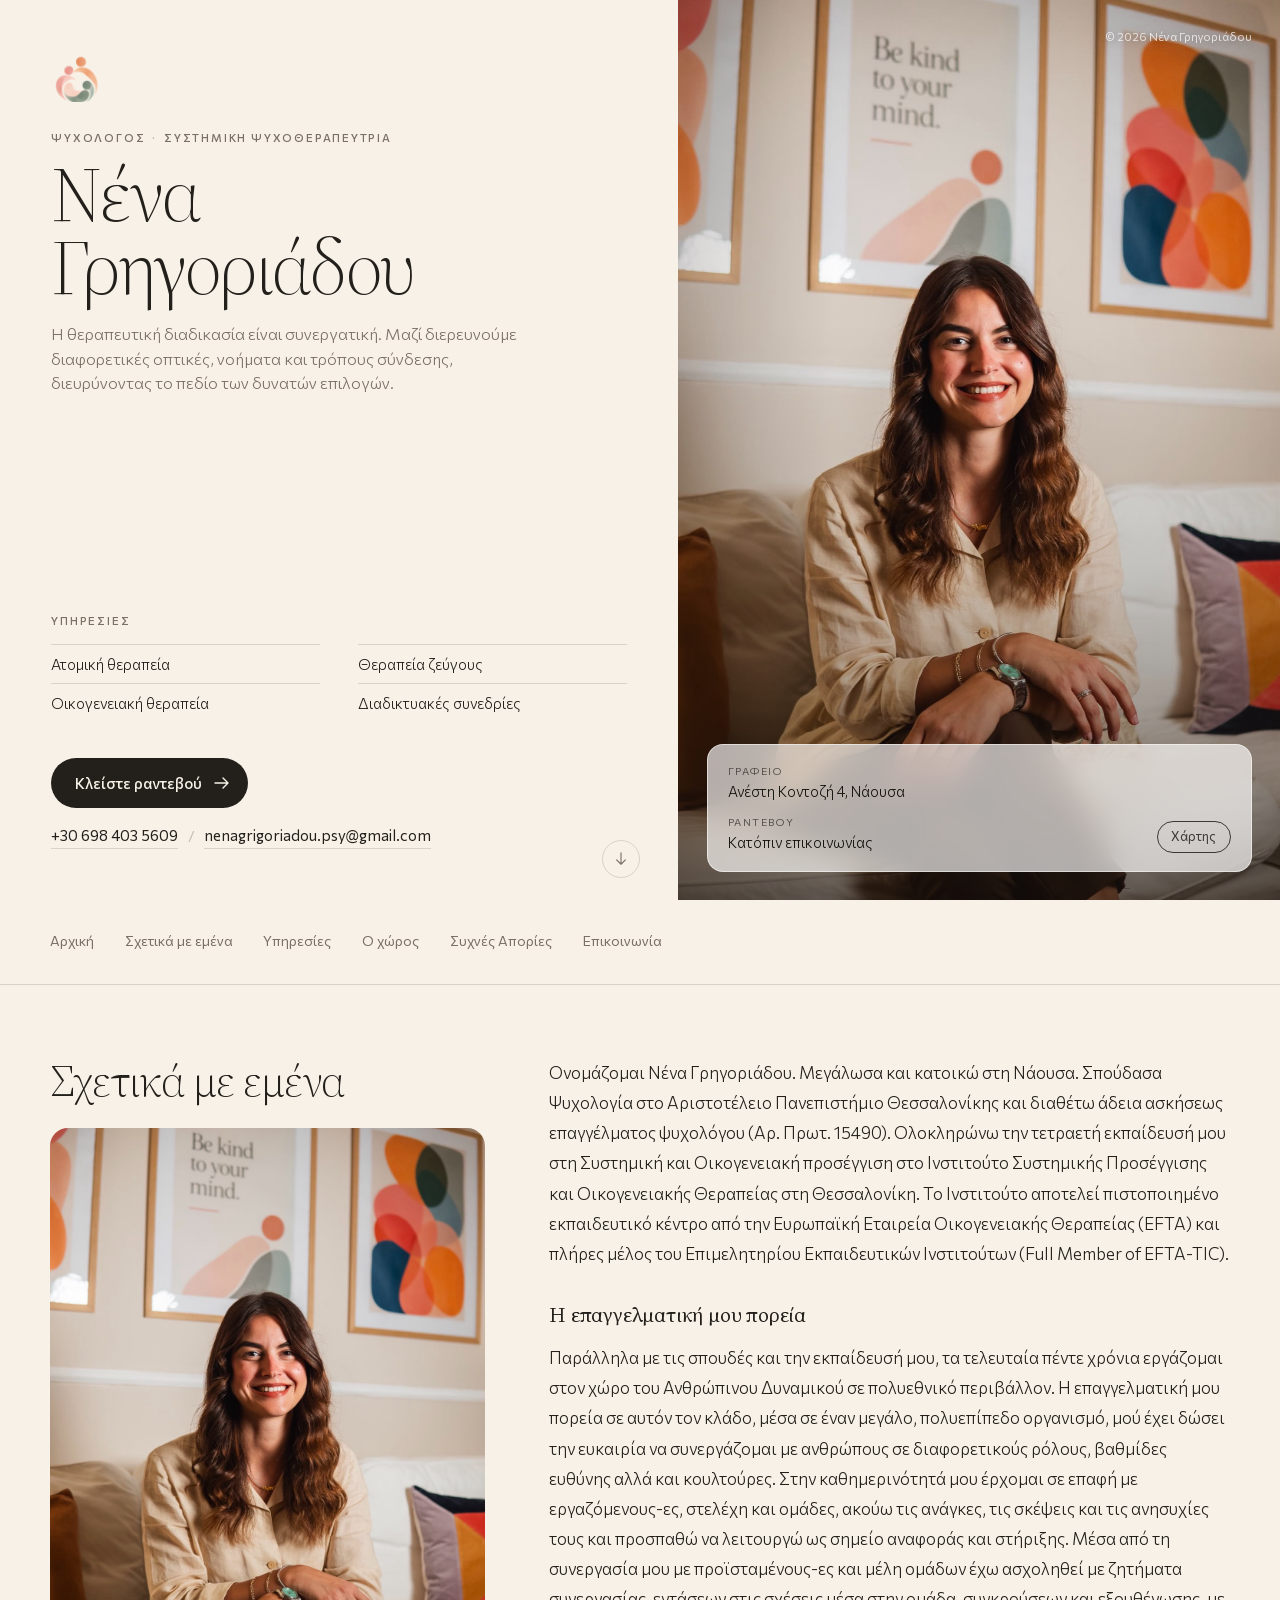
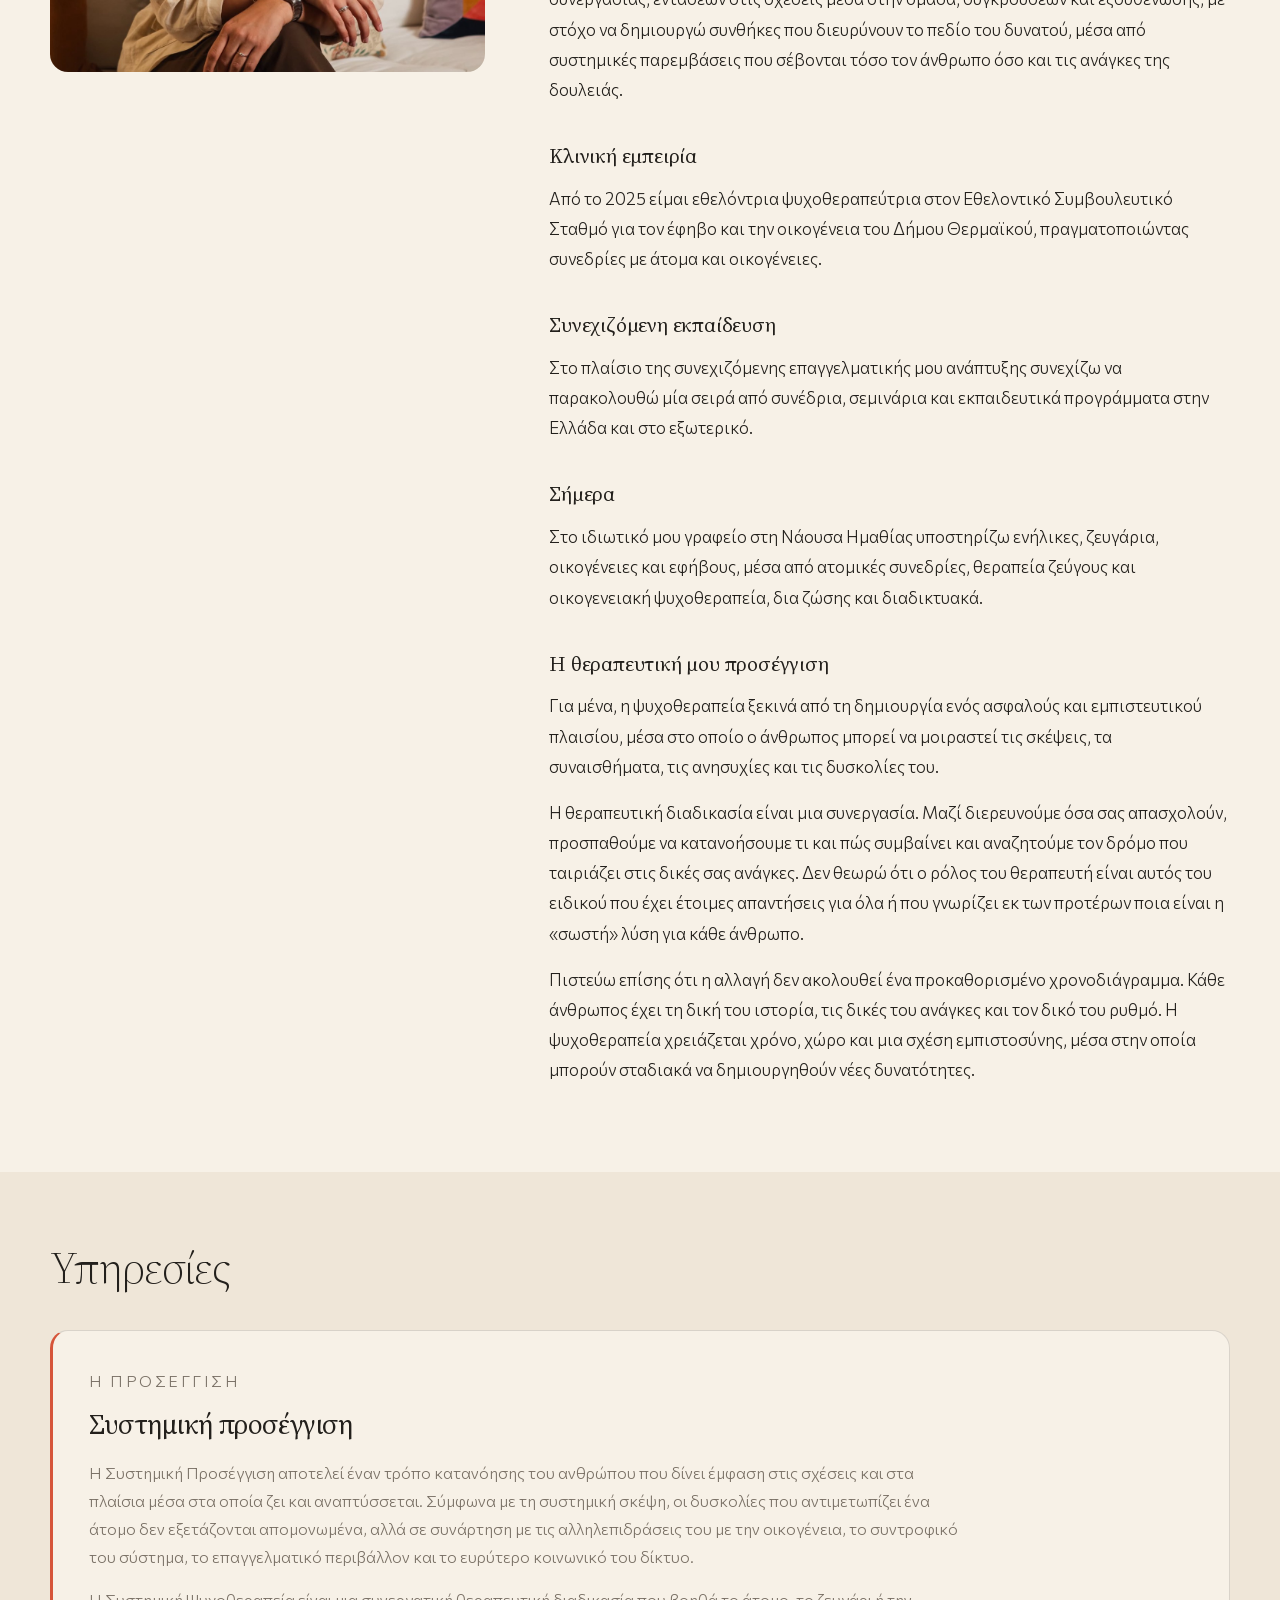
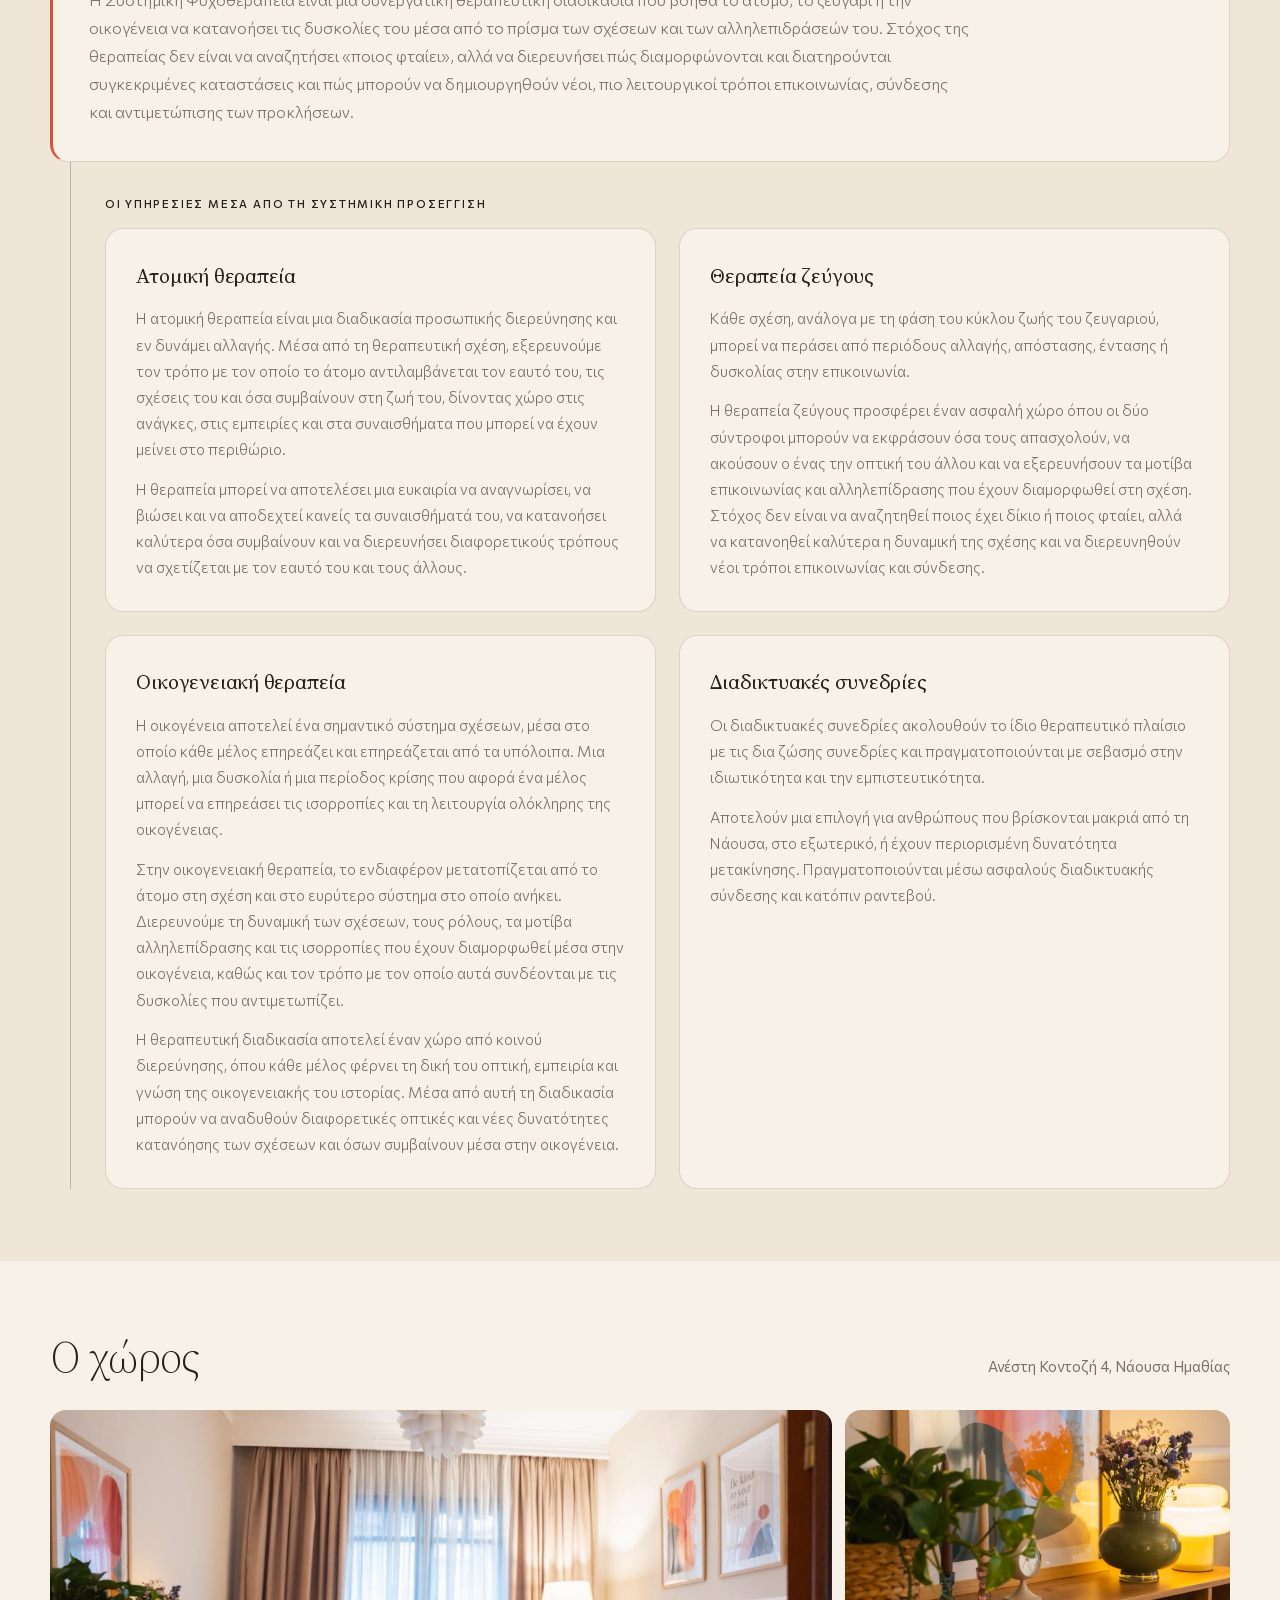
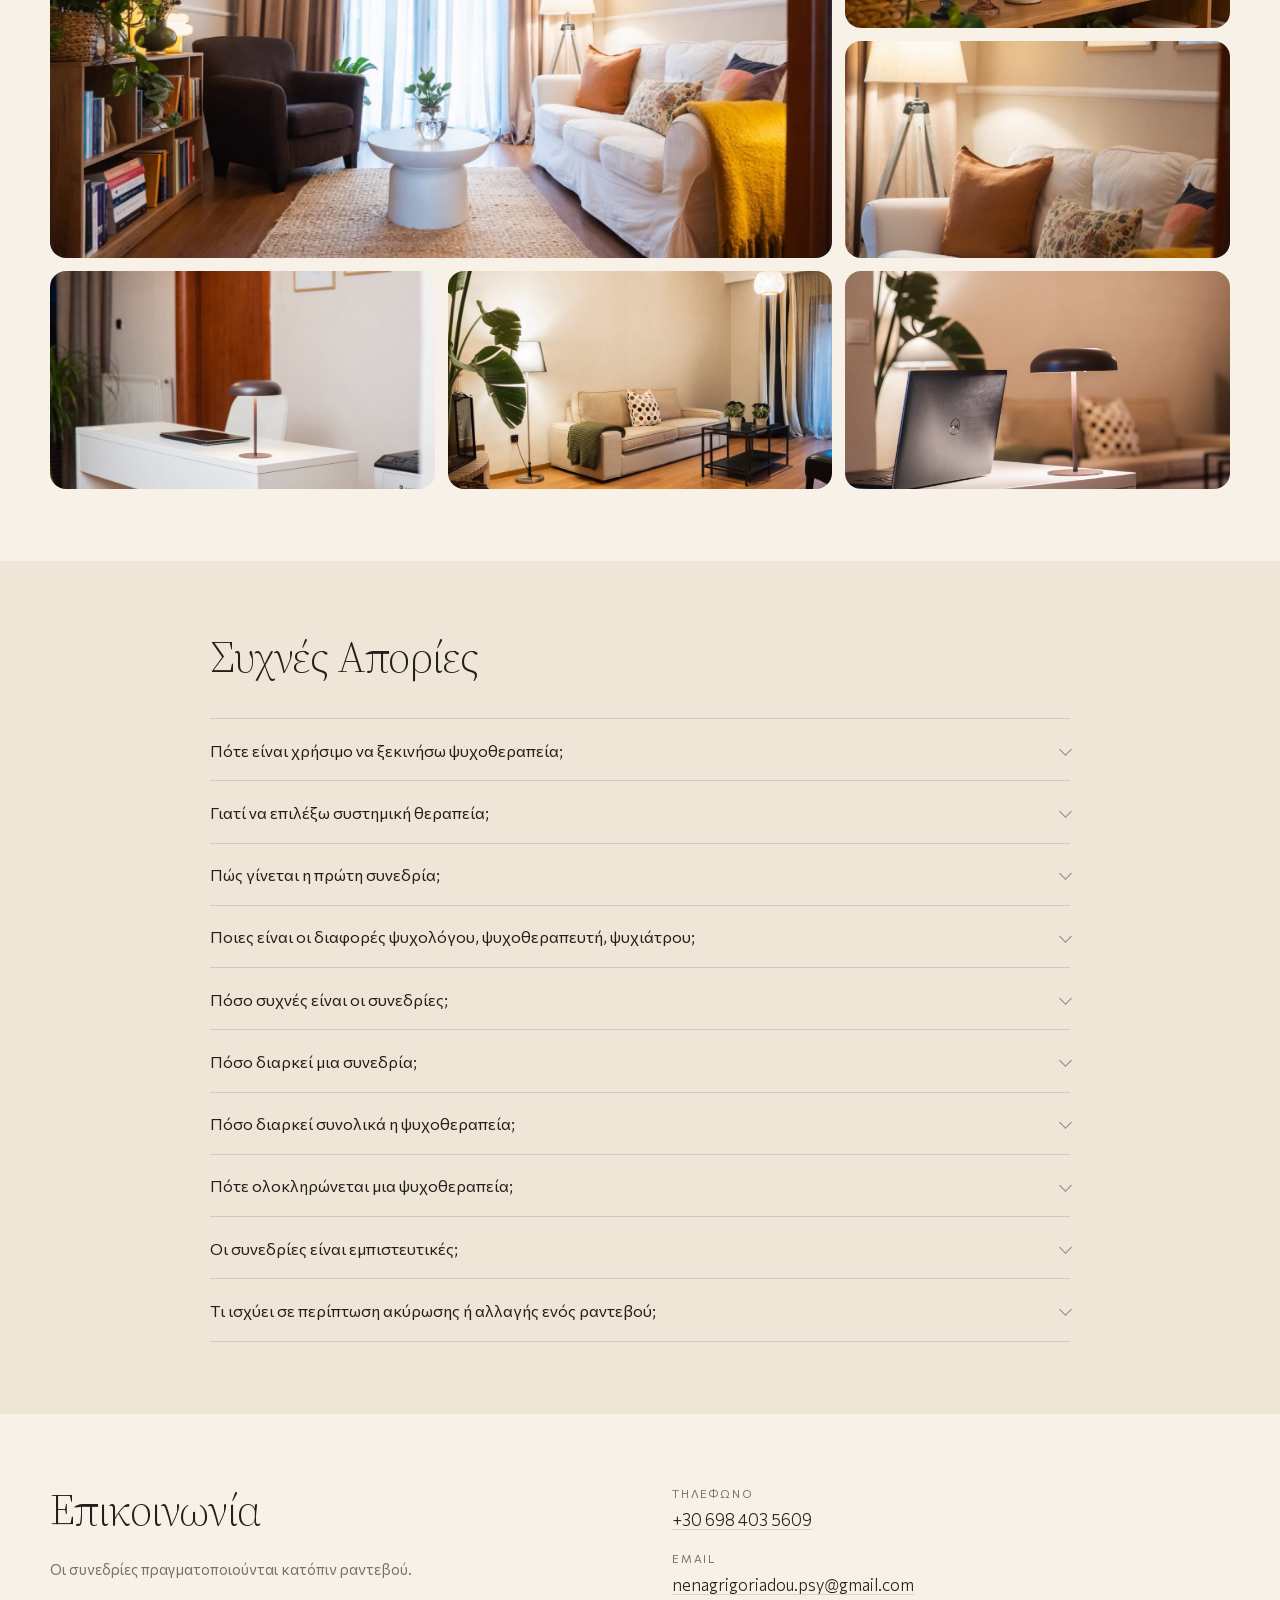
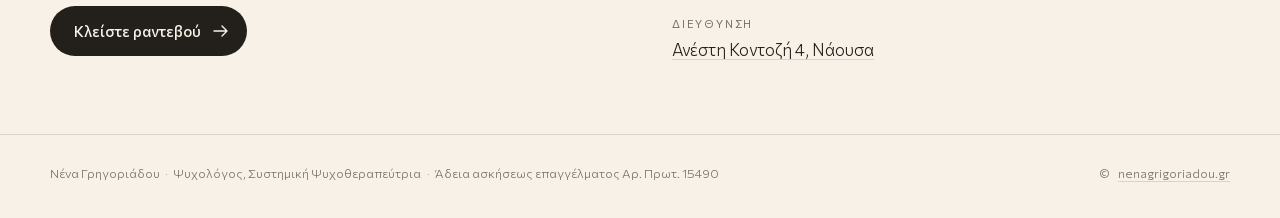
==== commit 25fc64e3: "Preview: portrait leads the hero and holds longer" ====
--- a/index.html
+++ b/index.html
@@ -9,15 +9,15 @@
 <meta name="theme-color" content="#f7f1e7">
 <meta property="og:title" content="Νένα Γρηγοριάδου | Ψυχολόγος - Συστημική Ψυχοθεραπεύτρια">
 <meta property="og:description" content="Ατομική ψυχοθεραπεία, θεραπεία ζεύγους, οικογενειακή θεραπεία. Νάουσα Ημαθίας και διαδικτυακά.">
-<meta property="og:image" content="https://www.nenagrigoriadou.gr/assets/photos/room-1.jpg">
+<meta property="og:image" content="https://www.nenagrigoriadou.gr/assets/photos/space-1.jpg">
 <meta property="og:url" content="https://www.nenagrigoriadou.gr/">
 <meta property="og:locale" content="el_GR">
 <meta property="og:type" content="website">
 <link rel="icon" href="assets/favicon.png" type="image/png">
 <link rel="preload" href="assets/fonts/commissioner-greek.woff2" as="font" type="font/woff2" crossorigin>
 <link rel="preload" href="assets/fonts/source-serif-4-greek.woff2" as="font" type="font/woff2" crossorigin>
-<link rel="stylesheet" href="assets/fonts/fonts.css?v=202609282212">
-<link rel="stylesheet" href="styles.css?v=202609282212">
+<link rel="stylesheet" href="assets/fonts/fonts.css?v=202609282215">
+<link rel="stylesheet" href="styles.css?v=202609282215">
 <script>document.documentElement.classList.add("js");</script>
 <script type="application/ld+json">
 {
@@ -28,7 +28,7 @@
   "url": "https://www.nenagrigoriadou.gr/",
   "telephone": "+306984035609",
   "email": "nenagrigoriadou.psy@gmail.com",
-  "image": "https://www.nenagrigoriadou.gr/assets/photos/room-1.jpg",
+  "image": "https://www.nenagrigoriadou.gr/assets/photos/space-1.jpg",
   "address": {
     "@type": "PostalAddress",
     "streetAddress": "Ανέστη Κοντοζή 4",
@@ -87,9 +87,10 @@
 
   <aside class="panel visual">
     <div class="frames">
-      <img class="photo" src="assets/photos/space-2.jpg" alt="Ο χώρος των συνεδριών στη Νάουσα" onerror="this.remove()">
-      <img class="photo" src="assets/photos/space-3.jpg" alt="" onerror="this.remove()">
-      <img class="photo" src="assets/photos/space-4.jpg" alt="" onerror="this.remove()">
+      <img class="photo" src="assets/photos/space-1.jpg" alt="Η Νένα Γρηγοριάδου στον χώρο των συνεδριών" data-hold="11000" fetchpriority="high" onerror="this.remove()">
+      <img class="photo" src="assets/photos/space-2.jpg" alt="" data-hold="4500" onerror="this.remove()">
+      <img class="photo" src="assets/photos/space-3.jpg" alt="" data-hold="4500" onerror="this.remove()">
+      <img class="photo" src="assets/photos/space-4.jpg" alt="" data-hold="4500" onerror="this.remove()">
     </div>
     <div class="veil" aria-hidden="true"></div>
     <div class="glass reveal" style="--d:360ms">
@@ -333,6 +334,6 @@
   </div>
 </footer>
 
-<script src="script.js?v=202609282212"></script>
+<script src="script.js?v=202609282215"></script>
 </body>
 </html>
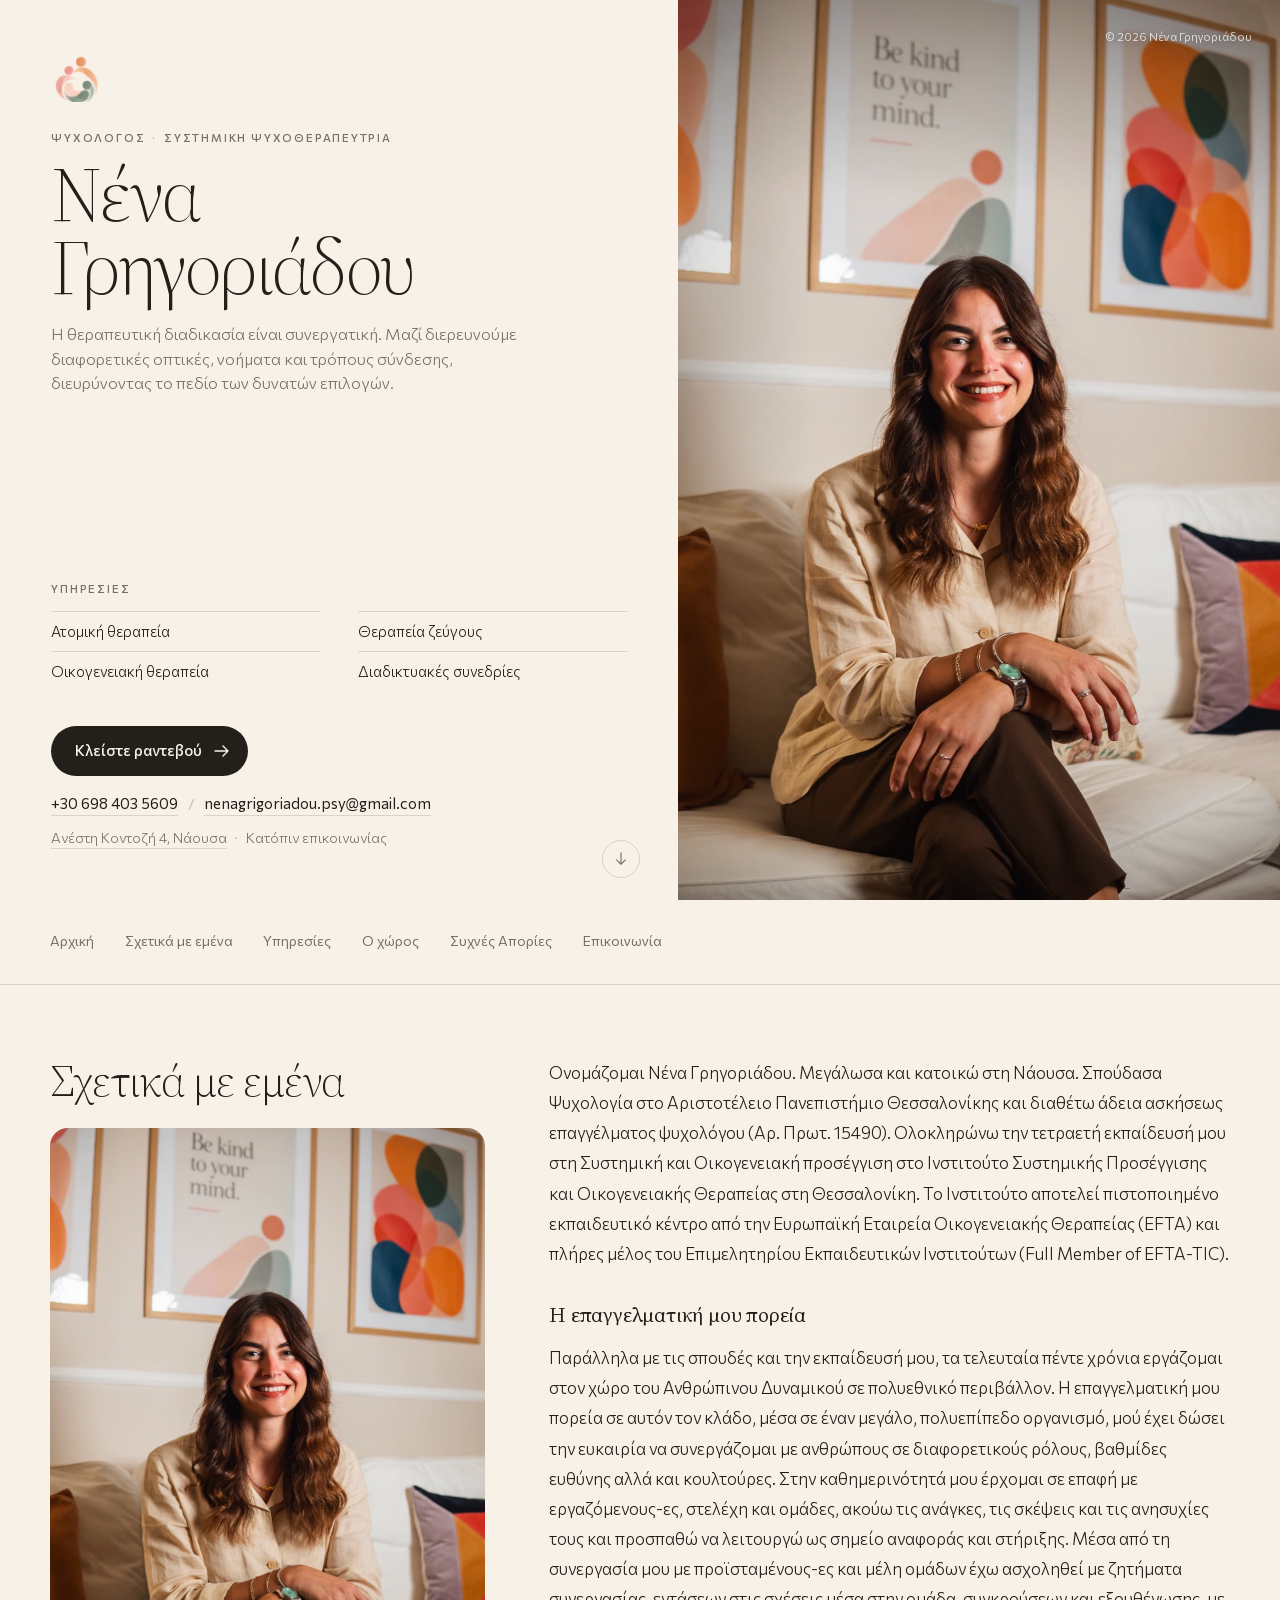
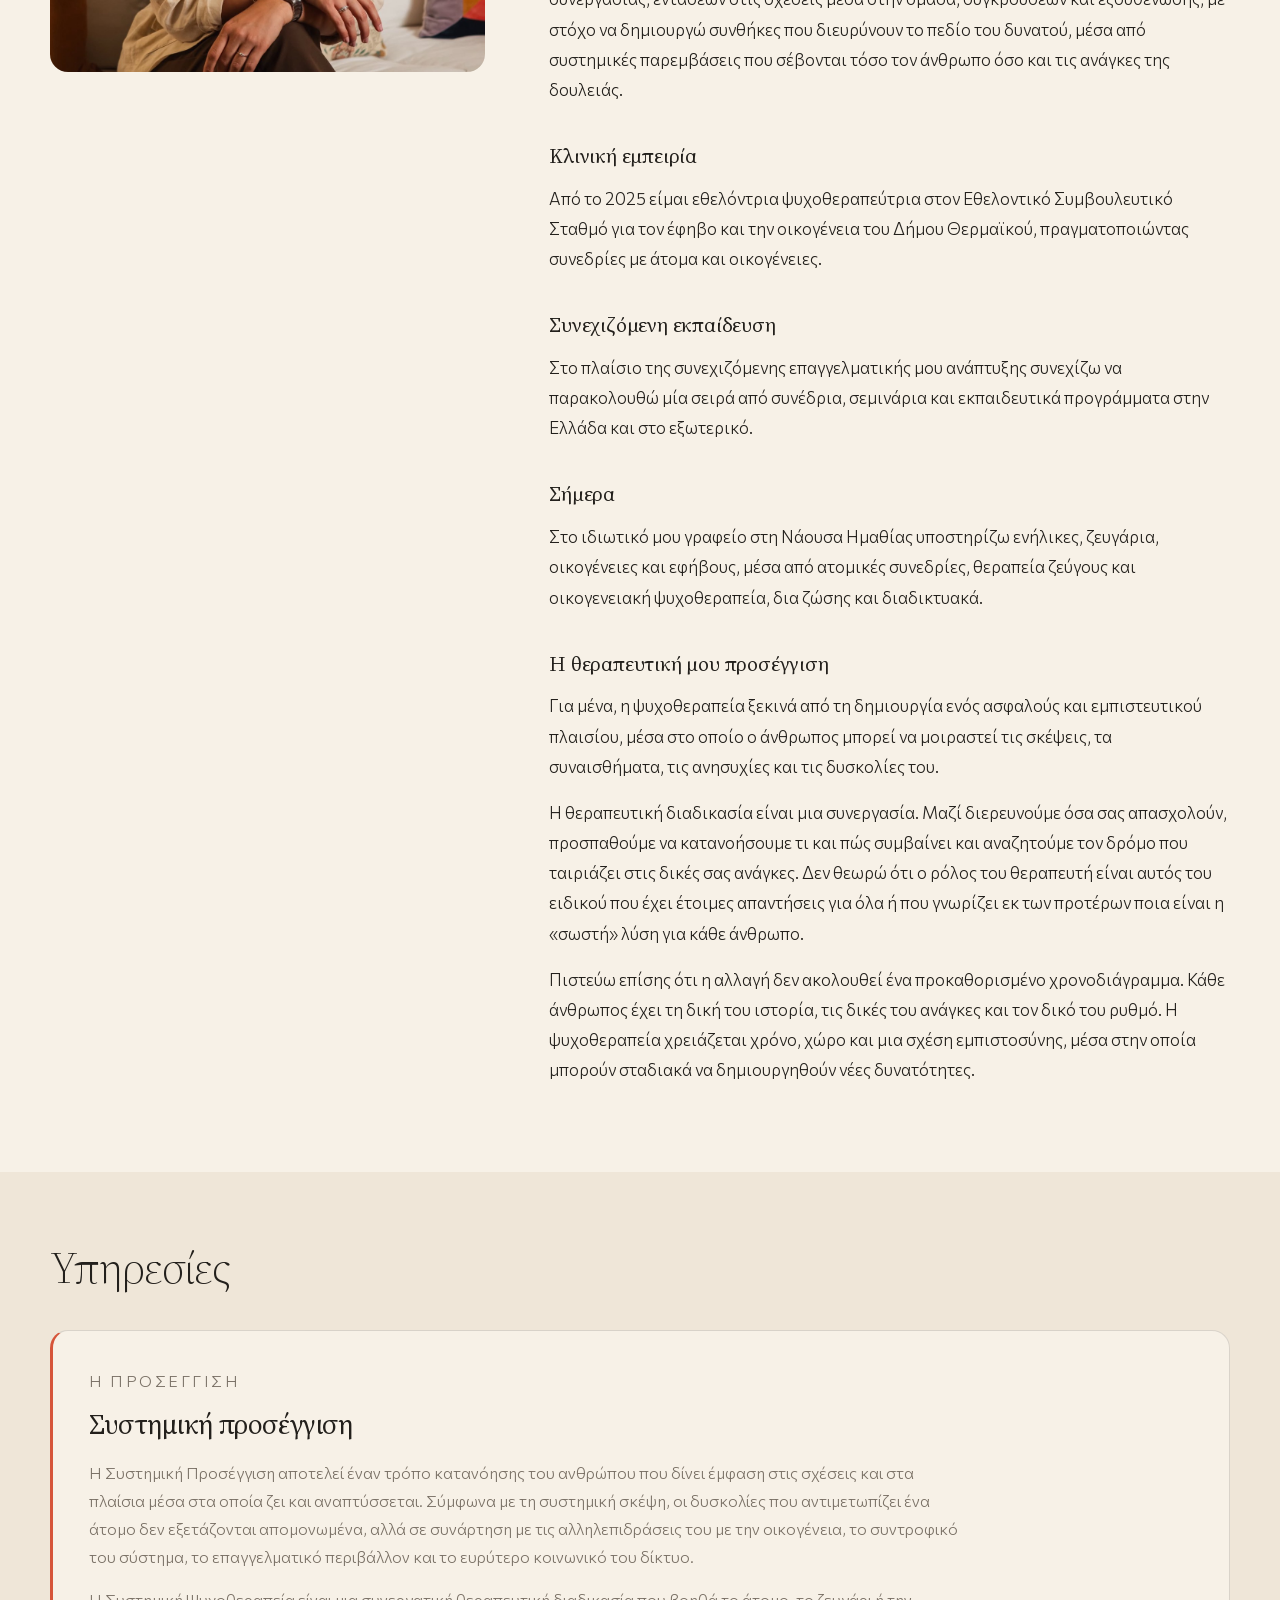
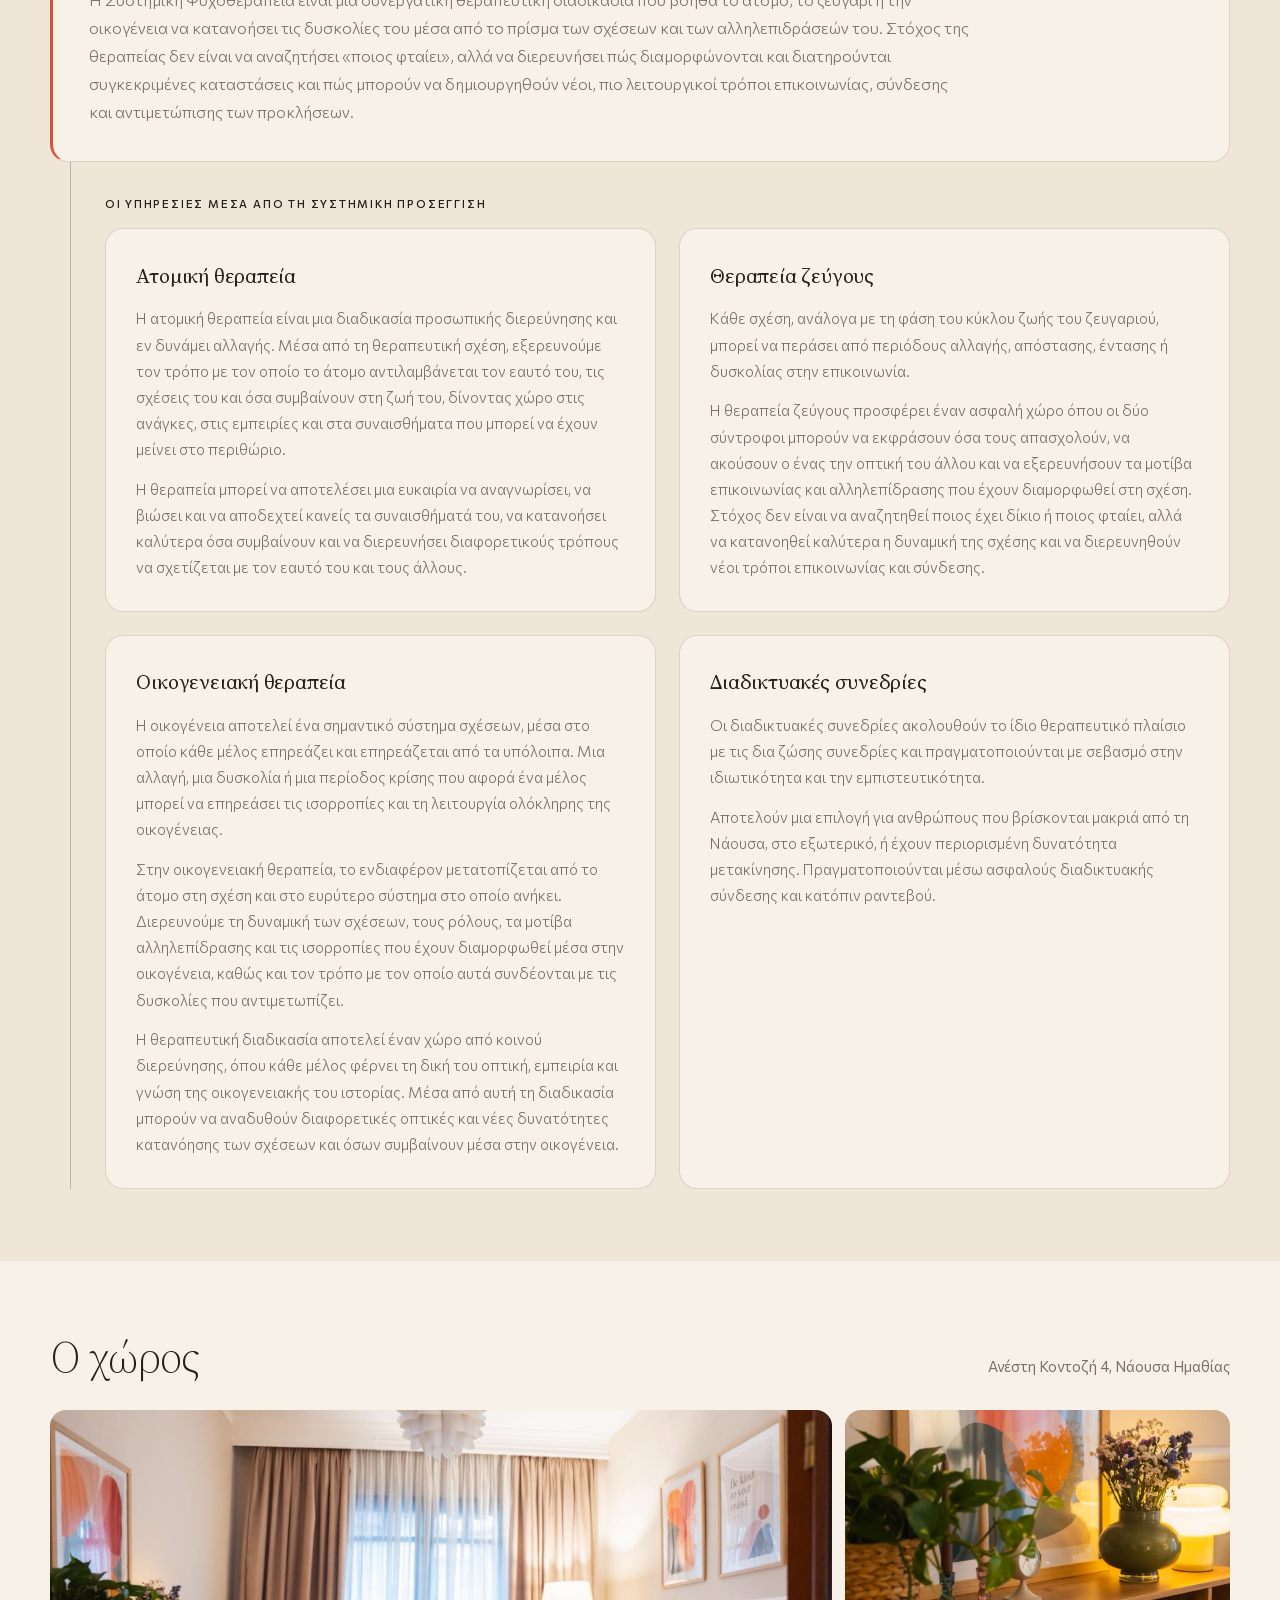
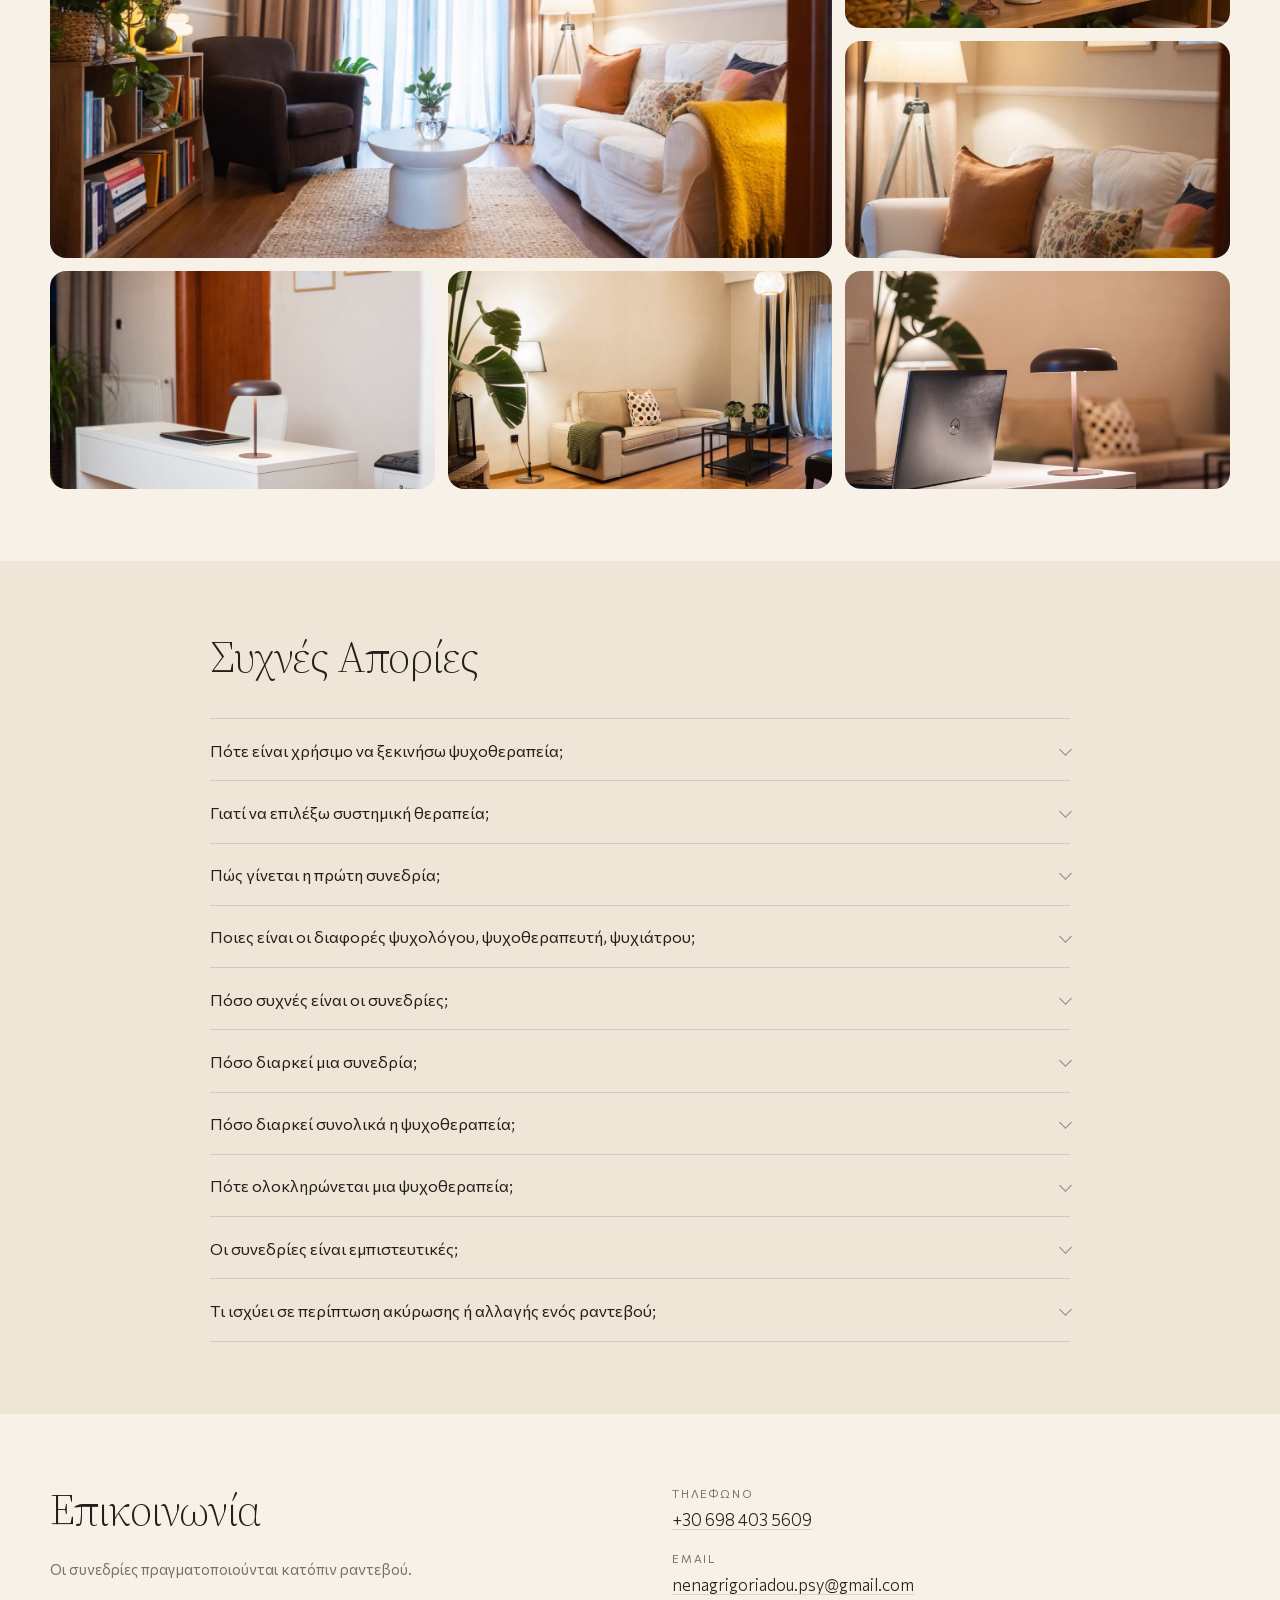
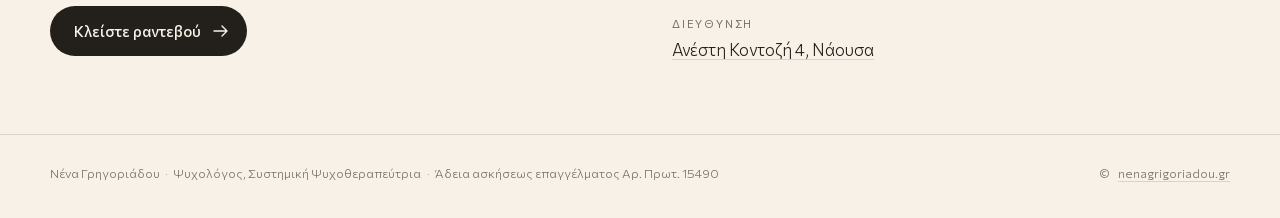
==== commit 1aaa6fb0: "Fix: restore preview index.html, which was published empty" ====
--- a/index.html
+++ b/index.html
@@ -16,8 +16,8 @@
 <link rel="icon" href="assets/favicon.png" type="image/png">
 <link rel="preload" href="assets/fonts/commissioner-greek.woff2" as="font" type="font/woff2" crossorigin>
 <link rel="preload" href="assets/fonts/source-serif-4-greek.woff2" as="font" type="font/woff2" crossorigin>
-<link rel="stylesheet" href="assets/fonts/fonts.css?v=202609282215">
-<link rel="stylesheet" href="styles.css?v=202609282215">
+<link rel="stylesheet" href="assets/fonts/fonts.css?v=202609282224">
+<link rel="stylesheet" href="styles.css?v=202609282224">
 <script>document.documentElement.classList.add("js");</script>
 <script type="application/ld+json">
 {
@@ -78,6 +78,11 @@
         <span aria-hidden="true">/</span>
         <a href="mailto:nenagrigoriadou.psy@gmail.com">nenagrigoriadou.psy@gmail.com</a>
       </div>
+      <p class="where">
+        <a href="https://maps.google.com/?q=Ανέστη+Κοντοζή+4,+Νάουσα" target="_blank" rel="noopener">Ανέστη Κοντοζή 4, Νάουσα</a>
+        <span aria-hidden="true">·</span>
+        Κατόπιν επικοινωνίας
+      </p>
     </footer>
 
     <a class="scroll-cue" href="#about" aria-label="Συνέχεια στο περιεχόμενο">
@@ -93,19 +98,6 @@
       <img class="photo" src="assets/photos/space-4.jpg" alt="" data-hold="4500" onerror="this.remove()">
     </div>
     <div class="veil" aria-hidden="true"></div>
-    <div class="glass reveal" style="--d:360ms">
-      <dl>
-        <div>
-          <dt>Γραφείο</dt>
-          <dd>Ανέστη Κοντοζή 4, Νάουσα</dd>
-        </div>
-        <div>
-          <dt>Ραντεβού</dt>
-          <dd>Κατόπιν επικοινωνίας</dd>
-        </div>
-      </dl>
-      <a class="map" href="https://maps.google.com/?q=Ανέστη+Κοντοζή+4,+Νάουσα" target="_blank" rel="noopener">Χάρτης</a>
-    </div>
     <p class="credit">&copy; <span data-year></span> Νένα Γρηγοριάδου</p>
   </aside>
 
@@ -334,6 +326,6 @@
   </div>
 </footer>
 
-<script src="script.js?v=202609282215"></script>
+<script src="script.js?v=202609282224"></script>
 </body>
 </html>
--- a/styles.css
+++ b/styles.css
@@ -150,6 +150,20 @@
 .reach a:hover { border-color: currentColor; }
 .reach span { opacity: 0.4; }
 
+.where {
+  margin: -0.35rem 0 0;
+  display: flex;
+  flex-wrap: wrap;
+  align-items: center;
+  gap: 0.45rem;
+  font-size: 0.88rem;
+  font-weight: 300;
+  color: var(--muted);
+}
+.where a { border-bottom: 1px solid var(--hair); transition: border-color 0.25s; }
+.where a:hover { border-color: currentColor; }
+.where span { opacity: 0.45; }
+
 .fine { margin: 0; font-size: 0.75rem; font-weight: 300; color: var(--muted); }
 .fine span { opacity: 0.5; padding: 0 0.15rem; }
 
@@ -181,8 +195,8 @@
   position: absolute;
   inset: 0;
   background:
-    linear-gradient(to top, rgba(26, 18, 12, 0.5) 0%, rgba(26, 18, 12, 0.14) 36%, rgba(26, 18, 12, 0) 64%),
-    linear-gradient(to right, rgba(26, 18, 12, 0.18), rgba(26, 18, 12, 0) 26%);
+    linear-gradient(to bottom, rgba(26, 18, 12, 0.26) 0%, rgba(26, 18, 12, 0) 22%),
+    linear-gradient(to right, rgba(26, 18, 12, 0.16), rgba(26, 18, 12, 0) 22%);
   transition: opacity 0.6s var(--ease);
 }
 
@@ -258,22 +272,10 @@
 
   /* the photo gets its own height instead of a 40svh crop, and the info card
      sits under it rather than covering it */
-  .visual { order: -1; height: auto; min-height: 0; padding-bottom: 0.2rem; }
+  .visual { order: -1; height: auto; min-height: 0; }
   .frames { position: relative; width: 100%; aspect-ratio: 4 / 5; max-height: 56svh; }
   .veil,
   .credit { display: none; }
-
-  .glass {
-    position: static;
-    margin: 0.9rem 1.2rem 0;
-    padding: 0.9rem 1.05rem;
-    border-radius: 14px;
-    background: var(--raise);
-    border-color: var(--hair);
-    backdrop-filter: none;
-    -webkit-backdrop-filter: none;
-  }
-  .glass dd { font-size: 0.88rem; }
 
   .content { gap: 1.5rem; padding: 1.5rem 1.4rem 2.2rem; }
   h1 { font-size: clamp(2.5rem, 12vw, 3.4rem); }
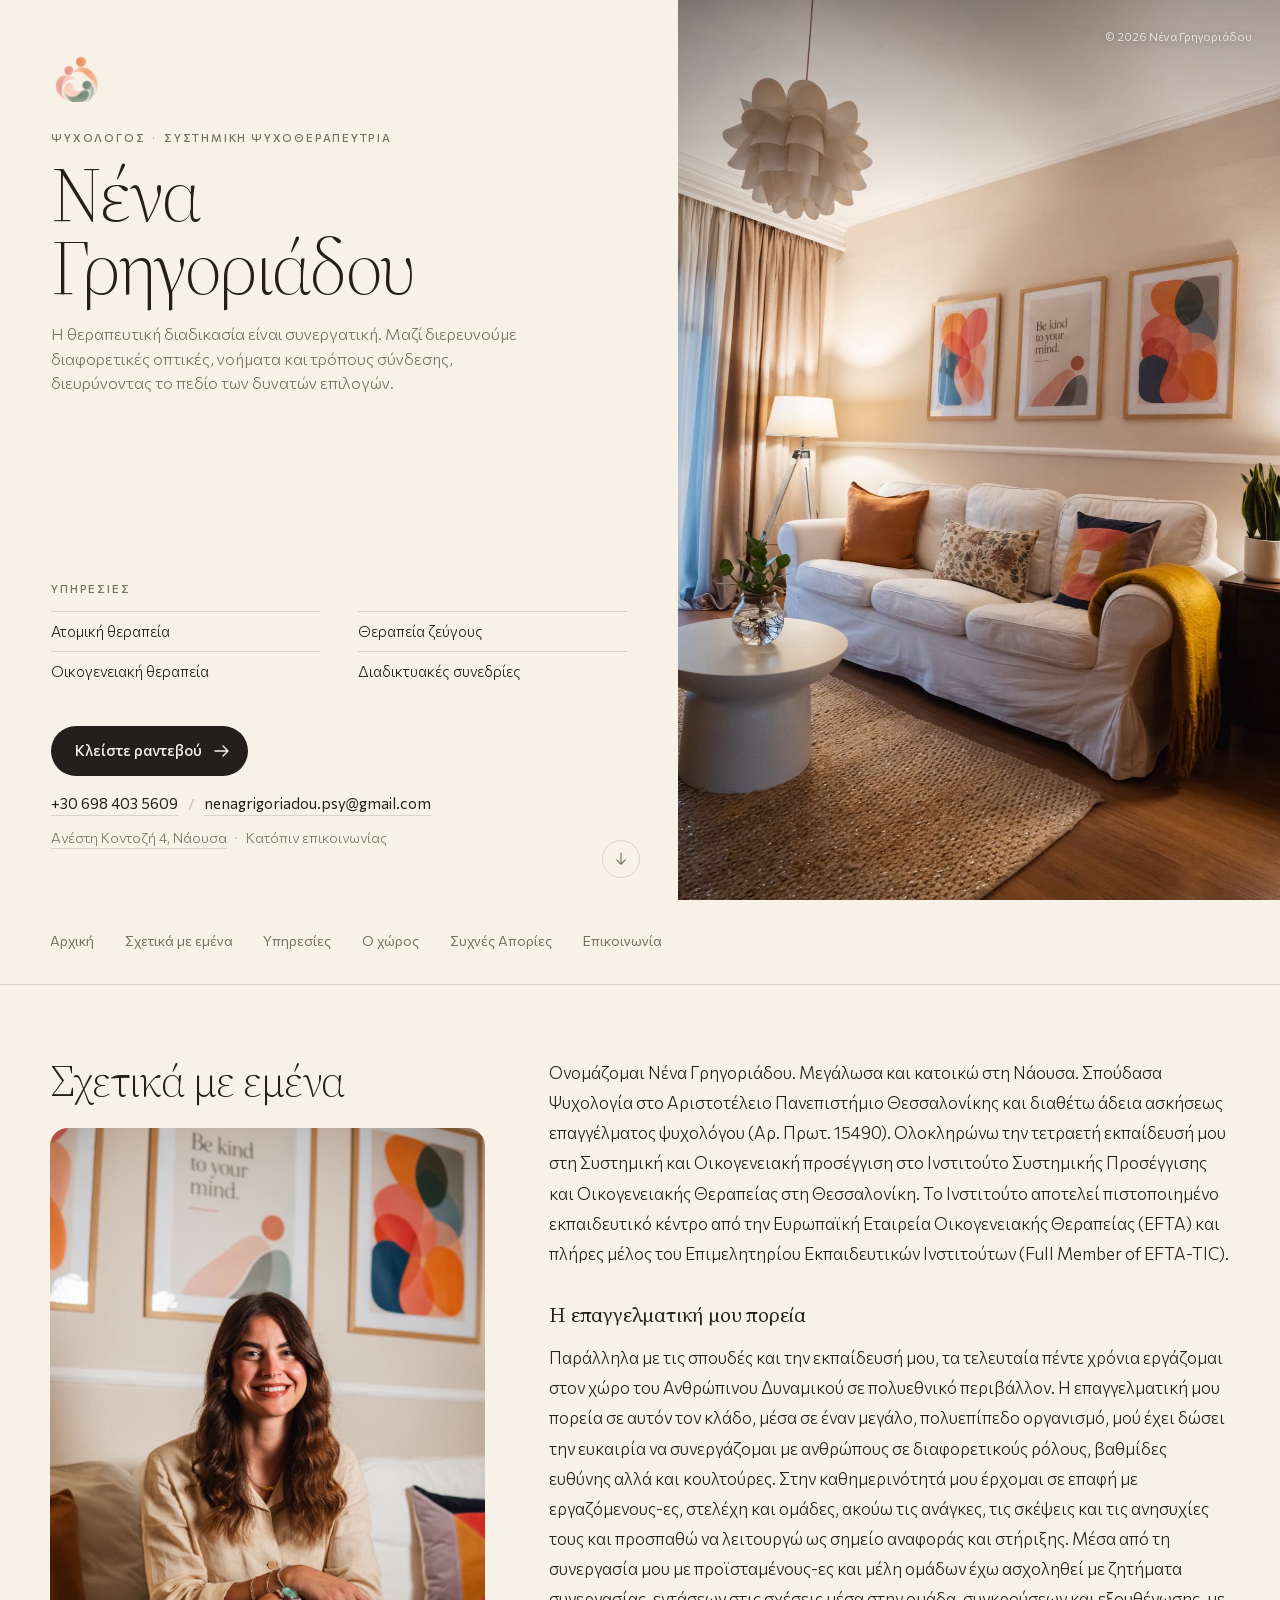
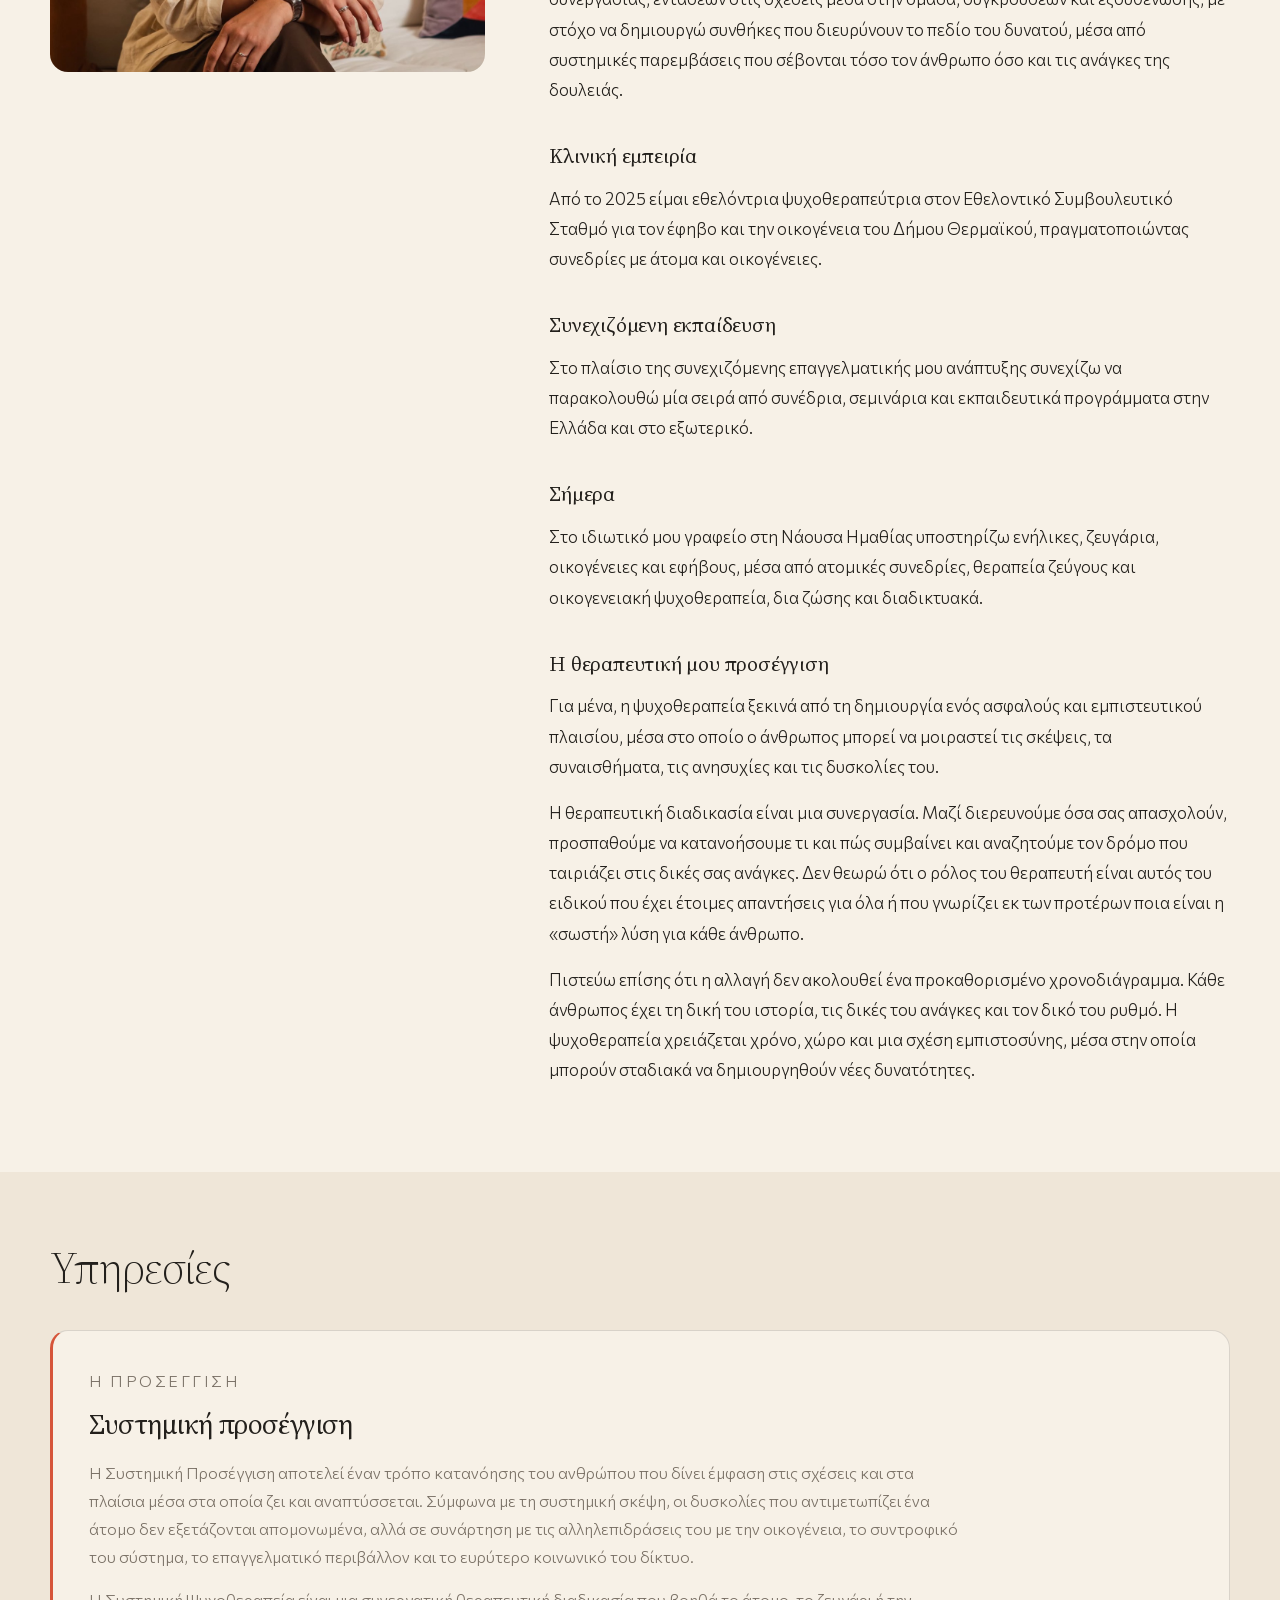
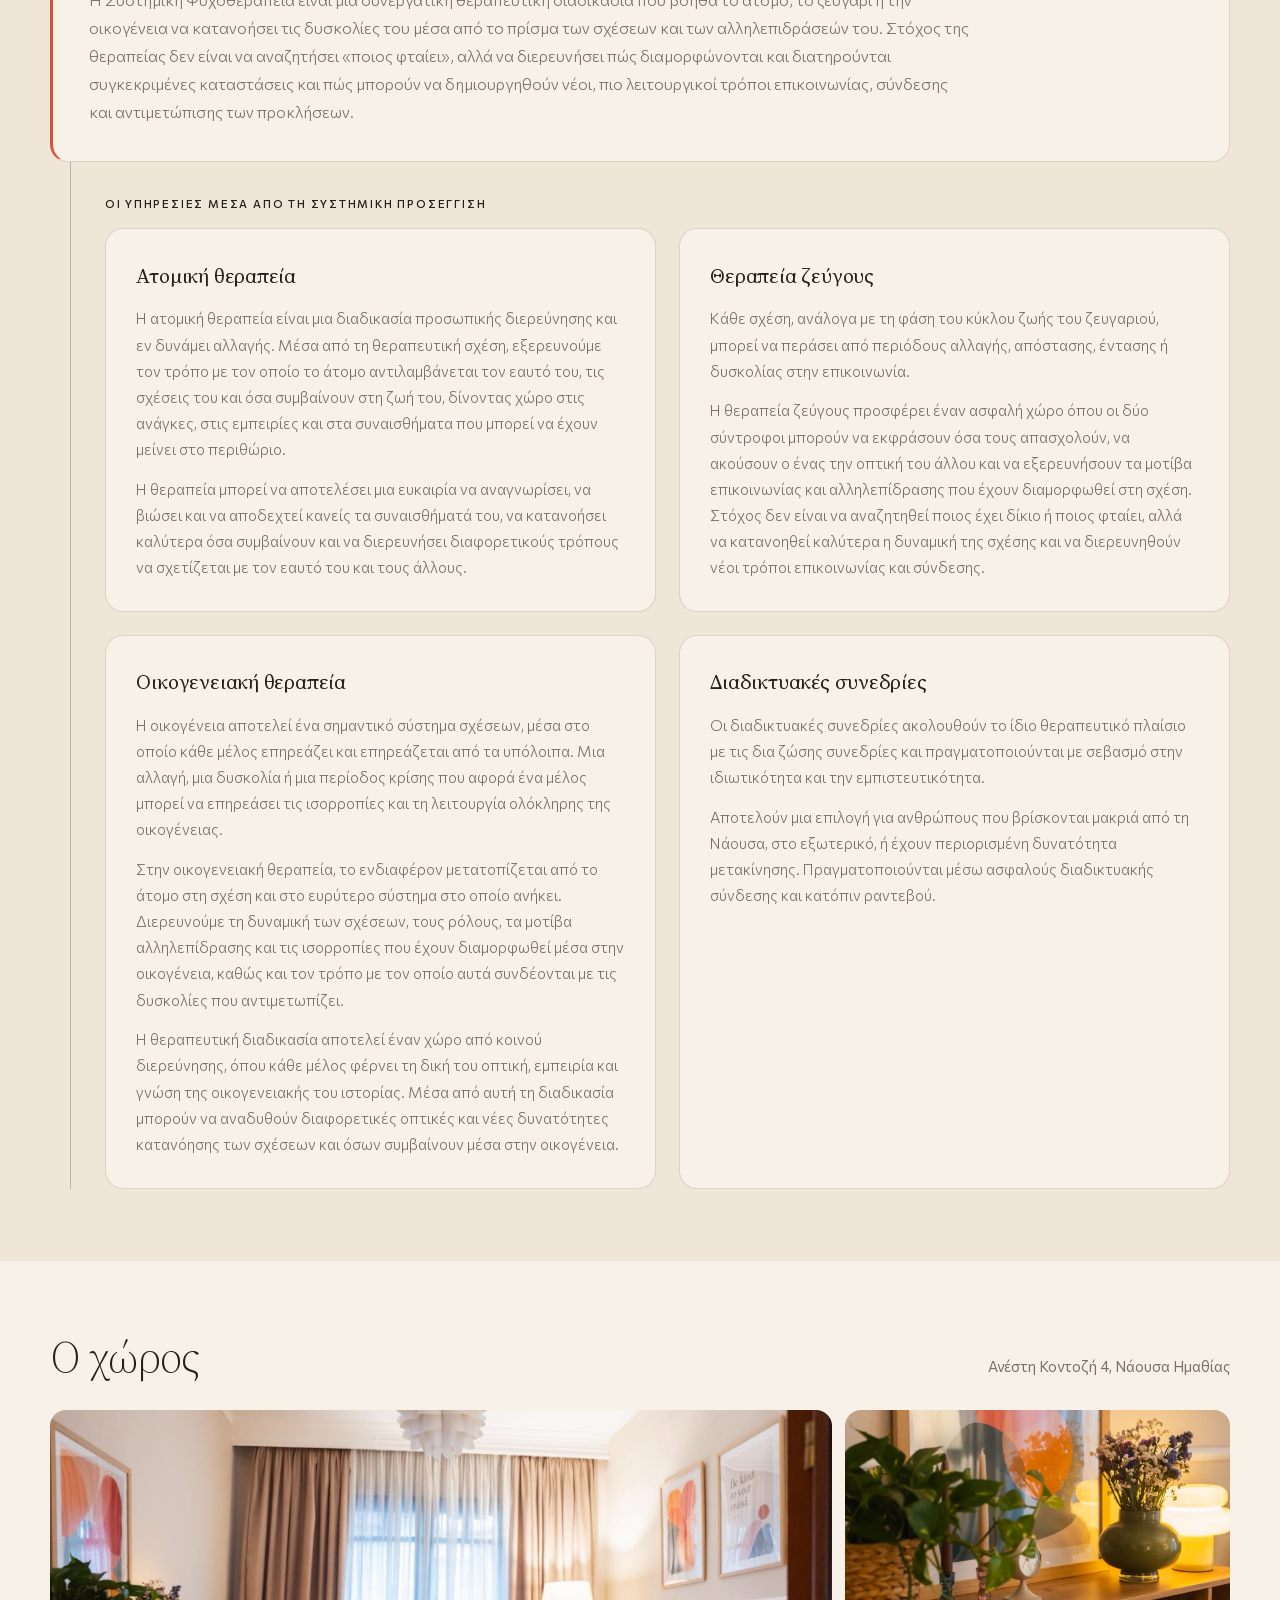
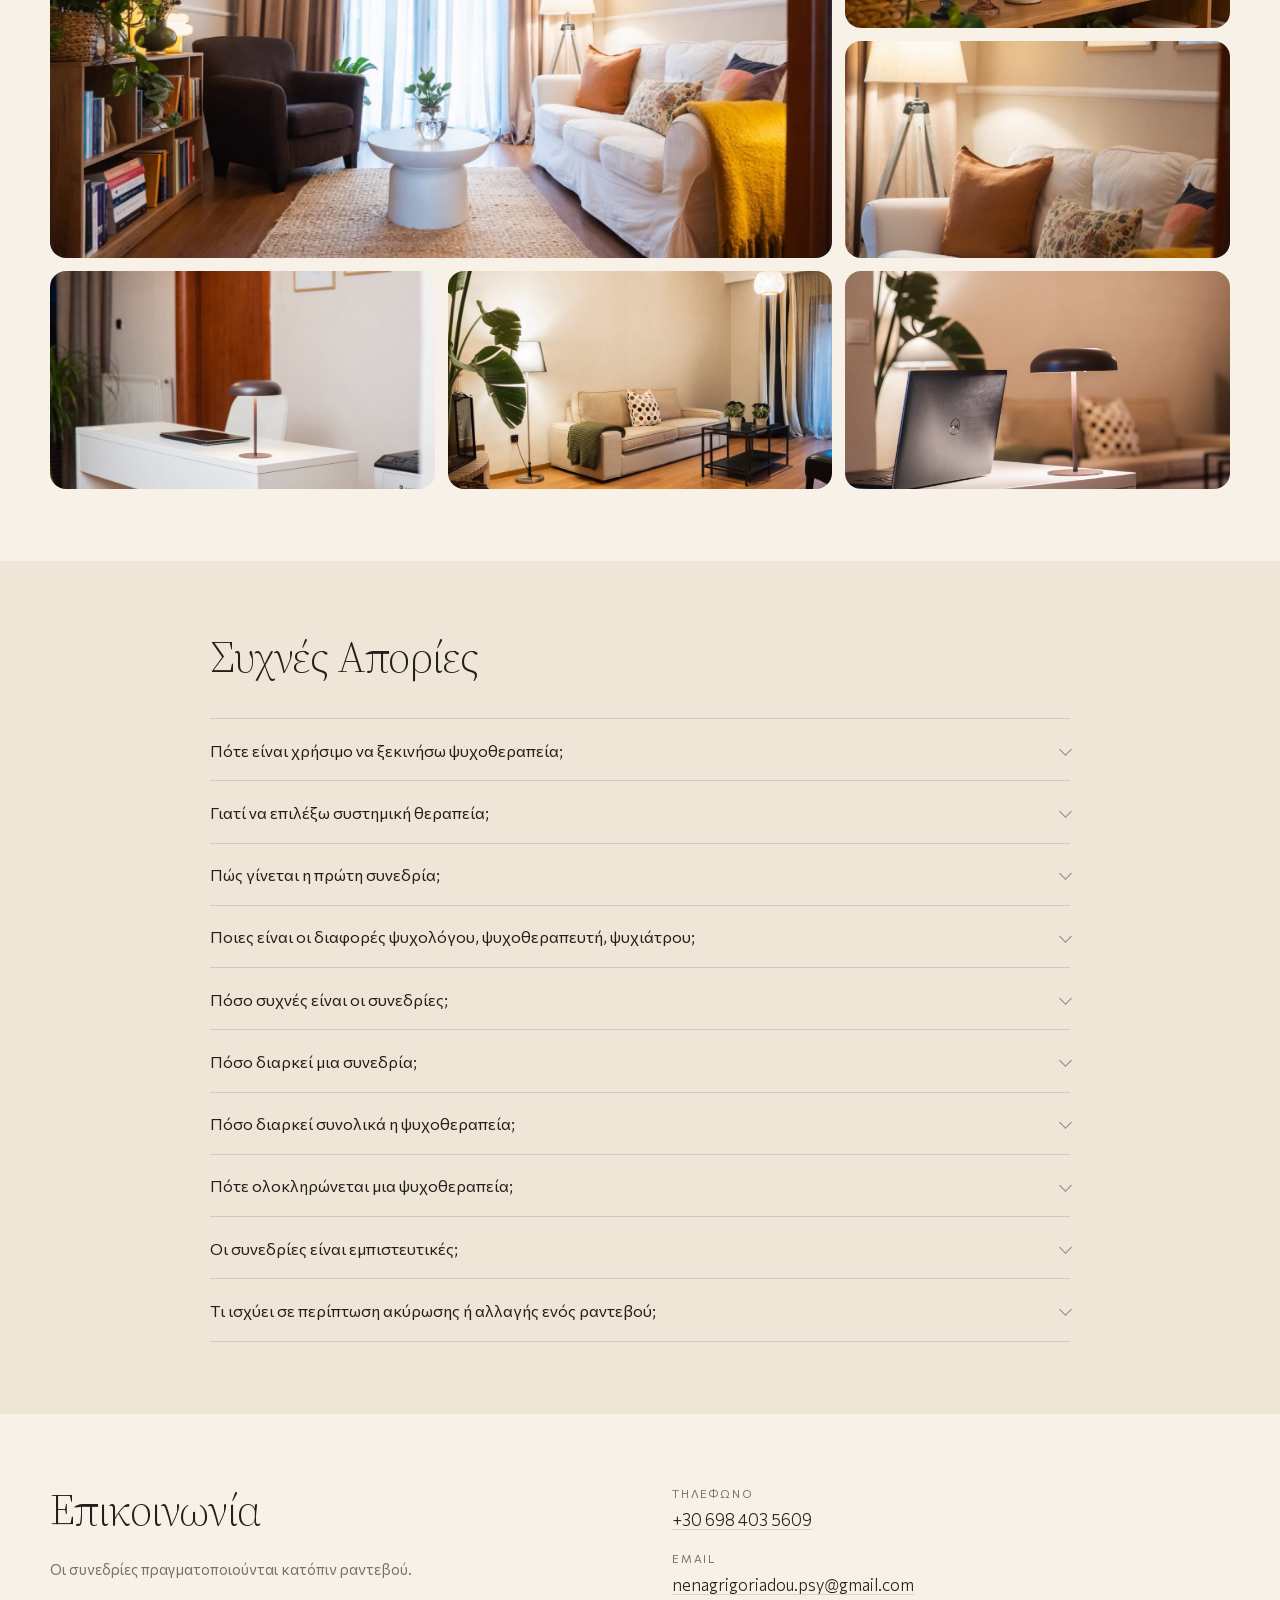
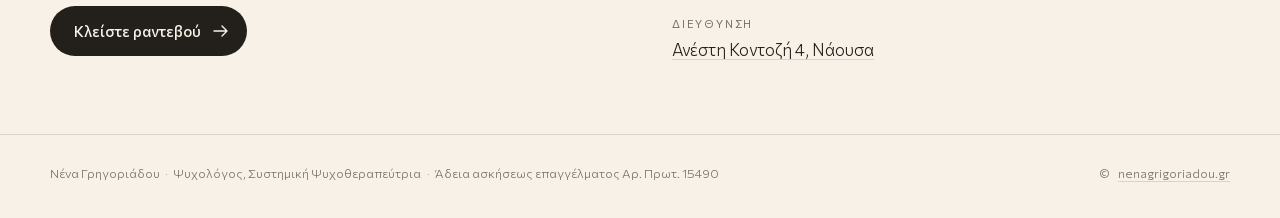
==== commit b51986d7: "Preview: portrait off the first screen" ====
--- a/index.html
+++ b/index.html
@@ -9,15 +9,15 @@
 <meta name="theme-color" content="#f7f1e7">
 <meta property="og:title" content="Νένα Γρηγοριάδου | Ψυχολόγος - Συστημική Ψυχοθεραπεύτρια">
 <meta property="og:description" content="Ατομική ψυχοθεραπεία, θεραπεία ζεύγους, οικογενειακή θεραπεία. Νάουσα Ημαθίας και διαδικτυακά.">
-<meta property="og:image" content="https://www.nenagrigoriadou.gr/assets/photos/space-1.jpg">
+<meta property="og:image" content="https://www.nenagrigoriadou.gr/assets/photos/room-1.jpg">
 <meta property="og:url" content="https://www.nenagrigoriadou.gr/">
 <meta property="og:locale" content="el_GR">
 <meta property="og:type" content="website">
 <link rel="icon" href="assets/favicon.png" type="image/png">
 <link rel="preload" href="assets/fonts/commissioner-greek.woff2" as="font" type="font/woff2" crossorigin>
 <link rel="preload" href="assets/fonts/source-serif-4-greek.woff2" as="font" type="font/woff2" crossorigin>
-<link rel="stylesheet" href="assets/fonts/fonts.css?v=202609282224">
-<link rel="stylesheet" href="styles.css?v=202609282224">
+<link rel="stylesheet" href="assets/fonts/fonts.css?v=202609282233">
+<link rel="stylesheet" href="styles.css?v=202609282233">
 <script>document.documentElement.classList.add("js");</script>
 <script type="application/ld+json">
 {
@@ -28,7 +28,7 @@
   "url": "https://www.nenagrigoriadou.gr/",
   "telephone": "+306984035609",
   "email": "nenagrigoriadou.psy@gmail.com",
-  "image": "https://www.nenagrigoriadou.gr/assets/photos/space-1.jpg",
+  "image": "https://www.nenagrigoriadou.gr/assets/photos/room-1.jpg",
   "address": {
     "@type": "PostalAddress",
     "streetAddress": "Ανέστη Κοντοζή 4",
@@ -92,10 +92,9 @@
 
   <aside class="panel visual">
     <div class="frames">
-      <img class="photo" src="assets/photos/space-1.jpg" alt="Η Νένα Γρηγοριάδου στον χώρο των συνεδριών" data-hold="11000" fetchpriority="high" onerror="this.remove()">
-      <img class="photo" src="assets/photos/space-2.jpg" alt="" data-hold="4500" onerror="this.remove()">
-      <img class="photo" src="assets/photos/space-3.jpg" alt="" data-hold="4500" onerror="this.remove()">
-      <img class="photo" src="assets/photos/space-4.jpg" alt="" data-hold="4500" onerror="this.remove()">
+      <img class="photo" src="assets/photos/space-2.jpg" alt="Ο χώρος των συνεδριών στη Νάουσα" data-hold="6000" fetchpriority="high" onerror="this.remove()">
+      <img class="photo" src="assets/photos/space-3.jpg" alt="" data-hold="6000" onerror="this.remove()">
+      <img class="photo" src="assets/photos/space-4.jpg" alt="" data-hold="6000" onerror="this.remove()">
     </div>
     <div class="veil" aria-hidden="true"></div>
     <p class="credit">&copy; <span data-year></span> Νένα Γρηγοριάδου</p>
@@ -326,6 +325,6 @@
   </div>
 </footer>
 
-<script src="script.js?v=202609282224"></script>
+<script src="script.js?v=202609282233"></script>
 </body>
 </html>
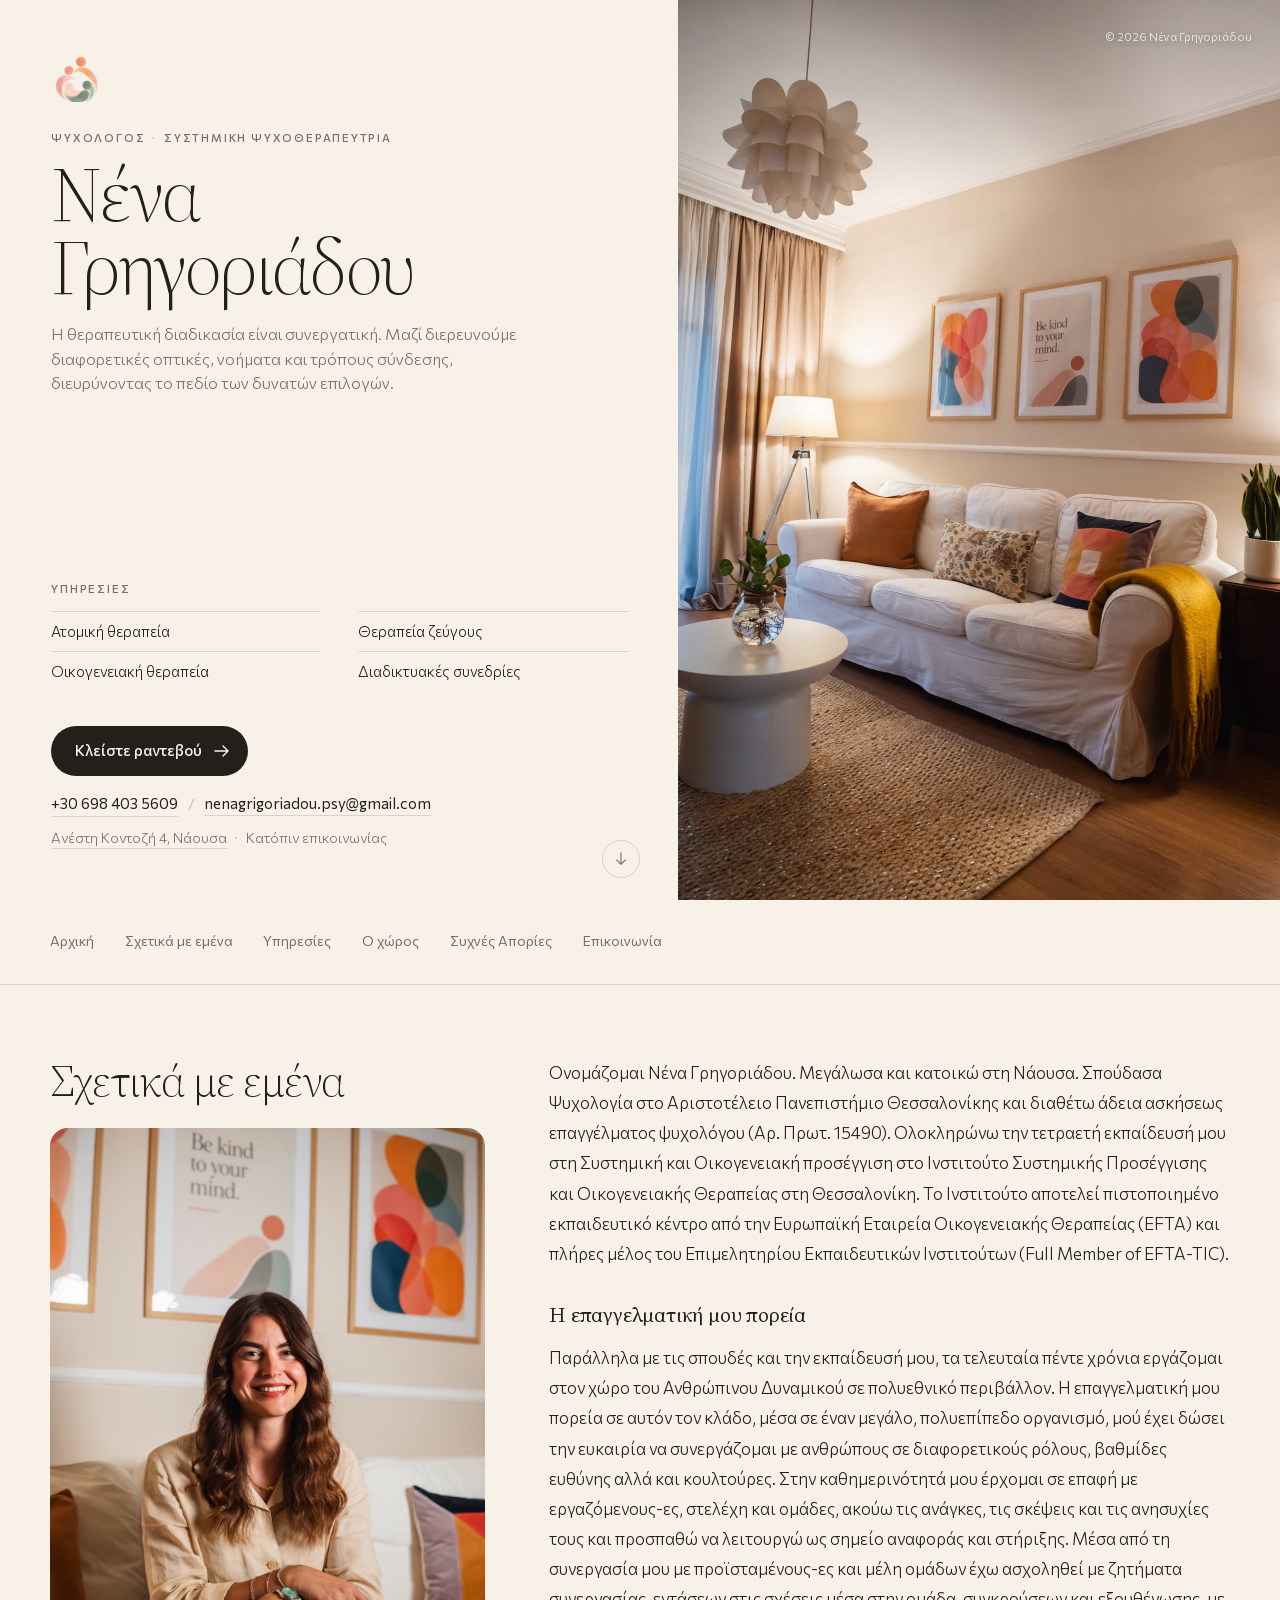
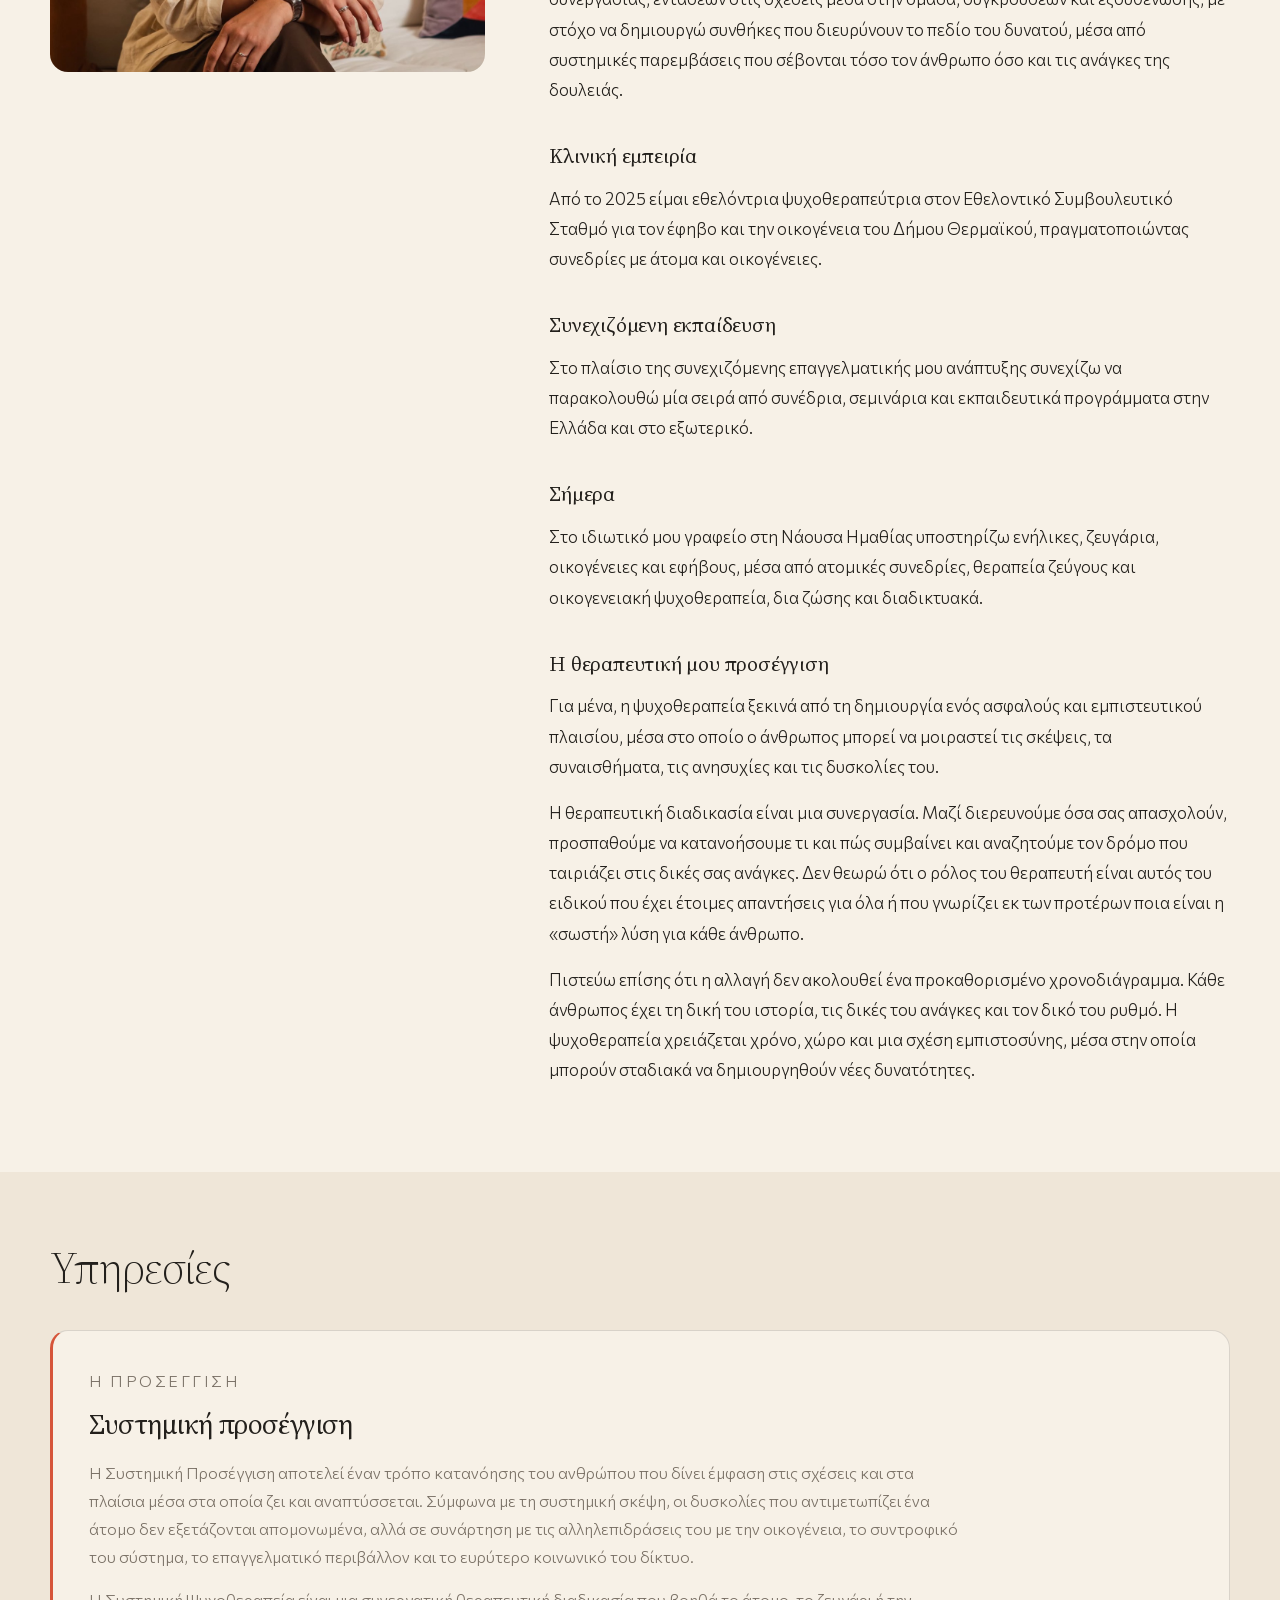
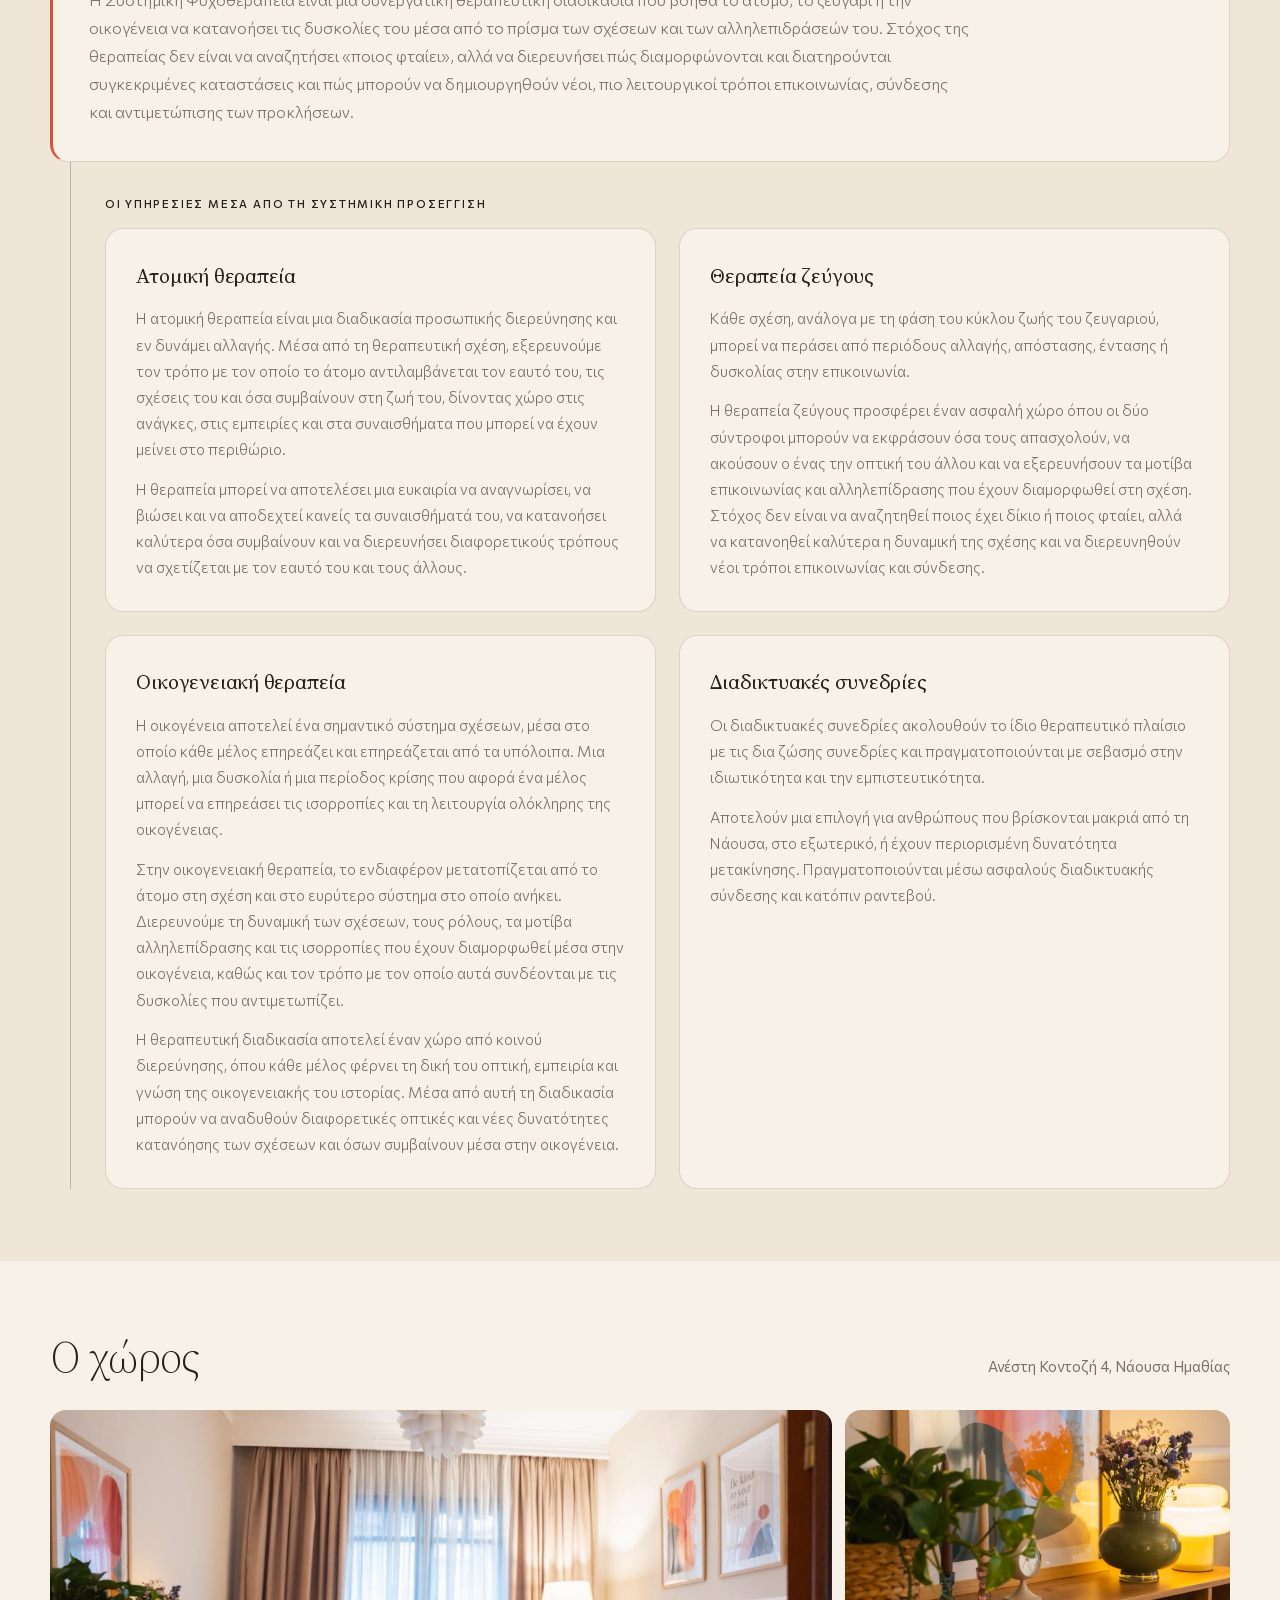
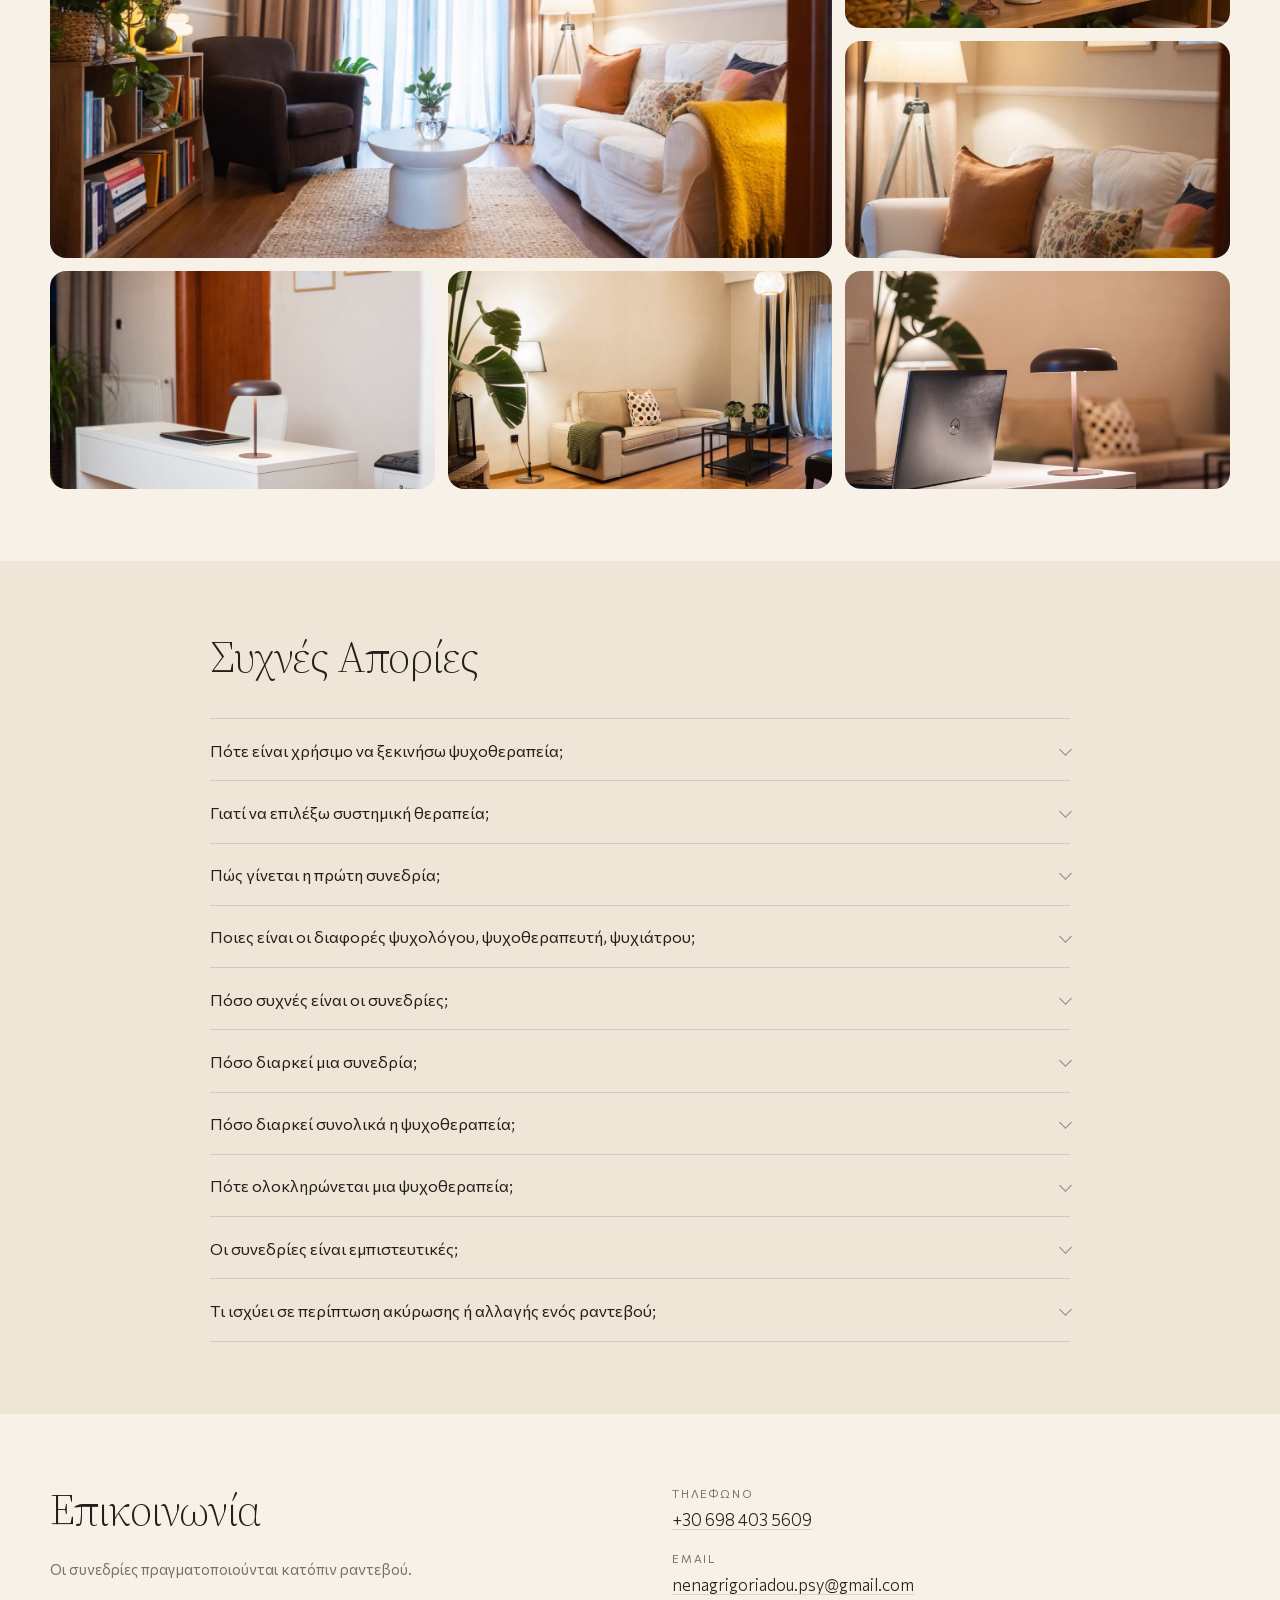
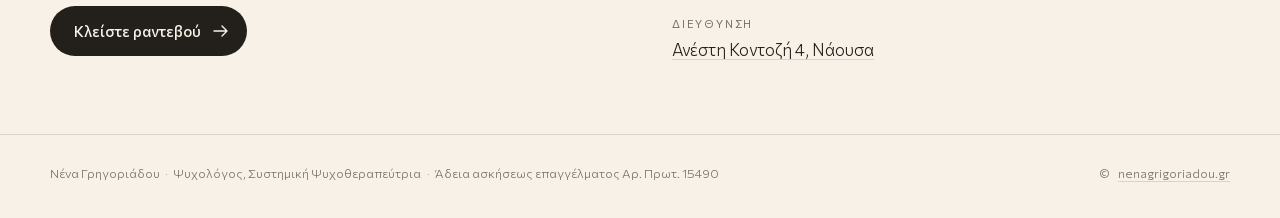
==== commit 3eb4e352: "Go live on nenagrigoriadou.gr: CNAME, crawlable, canonical restored" ====
--- a/index.html
+++ b/index.html
@@ -3,10 +3,10 @@
 <head>
 <meta charset="utf-8">
 <meta name="viewport" content="width=device-width, initial-scale=1">
-<meta name="robots" content="noindex, nofollow">
 <title>Νένα Γρηγοριάδου | Ψυχολόγος - Συστημική Ψυχοθεραπεύτρια, Νάουσα</title>
 <meta name="description" content="Νένα Γρηγοριάδου, Ψυχολόγος και Συστημική Ψυχοθεραπεύτρια στη Νάουσα Ημαθίας. Ατομική ψυχοθεραπεία, θεραπεία ζεύγους, οικογενειακή θεραπεία και διαδικτυακές συνεδρίες.">
 <meta name="theme-color" content="#f7f1e7">
+<link rel="canonical" href="https://www.nenagrigoriadou.gr/">
 <meta property="og:title" content="Νένα Γρηγοριάδου | Ψυχολόγος - Συστημική Ψυχοθεραπεύτρια">
 <meta property="og:description" content="Ατομική ψυχοθεραπεία, θεραπεία ζεύγους, οικογενειακή θεραπεία. Νάουσα Ημαθίας και διαδικτυακά.">
 <meta property="og:image" content="https://www.nenagrigoriadou.gr/assets/photos/room-1.jpg">
@@ -16,8 +16,8 @@
 <link rel="icon" href="assets/favicon.png" type="image/png">
 <link rel="preload" href="assets/fonts/commissioner-greek.woff2" as="font" type="font/woff2" crossorigin>
 <link rel="preload" href="assets/fonts/source-serif-4-greek.woff2" as="font" type="font/woff2" crossorigin>
-<link rel="stylesheet" href="assets/fonts/fonts.css?v=202609282233">
-<link rel="stylesheet" href="styles.css?v=202609282233">
+<link rel="stylesheet" href="assets/fonts/fonts.css?v=202609291302">
+<link rel="stylesheet" href="styles.css?v=202609291302">
 <script>document.documentElement.classList.add("js");</script>
 <script type="application/ld+json">
 {
@@ -325,6 +325,6 @@
   </div>
 </footer>
 
-<script src="script.js?v=202609282233"></script>
+<script src="script.js?v=202609291302"></script>
 </body>
 </html>
--- a/styles.css
+++ b/styles.css
@@ -558,7 +558,7 @@
 @media (max-width: 900px) {
   .split { grid-template-columns: 1fr; }
   .side { position: static; }
-  .portrait img { aspect-ratio: 3 / 2; }
+  .portrait img { aspect-ratio: 4 / 5; max-height: 62svh; object-position: center; }
   .scroll-cue { display: none; }
   .gallery { grid-template-columns: repeat(2, minmax(0, 1fr)); grid-auto-rows: clamp(120px, 28vw, 180px); }
   .contact-grid { grid-template-columns: 1fr; }
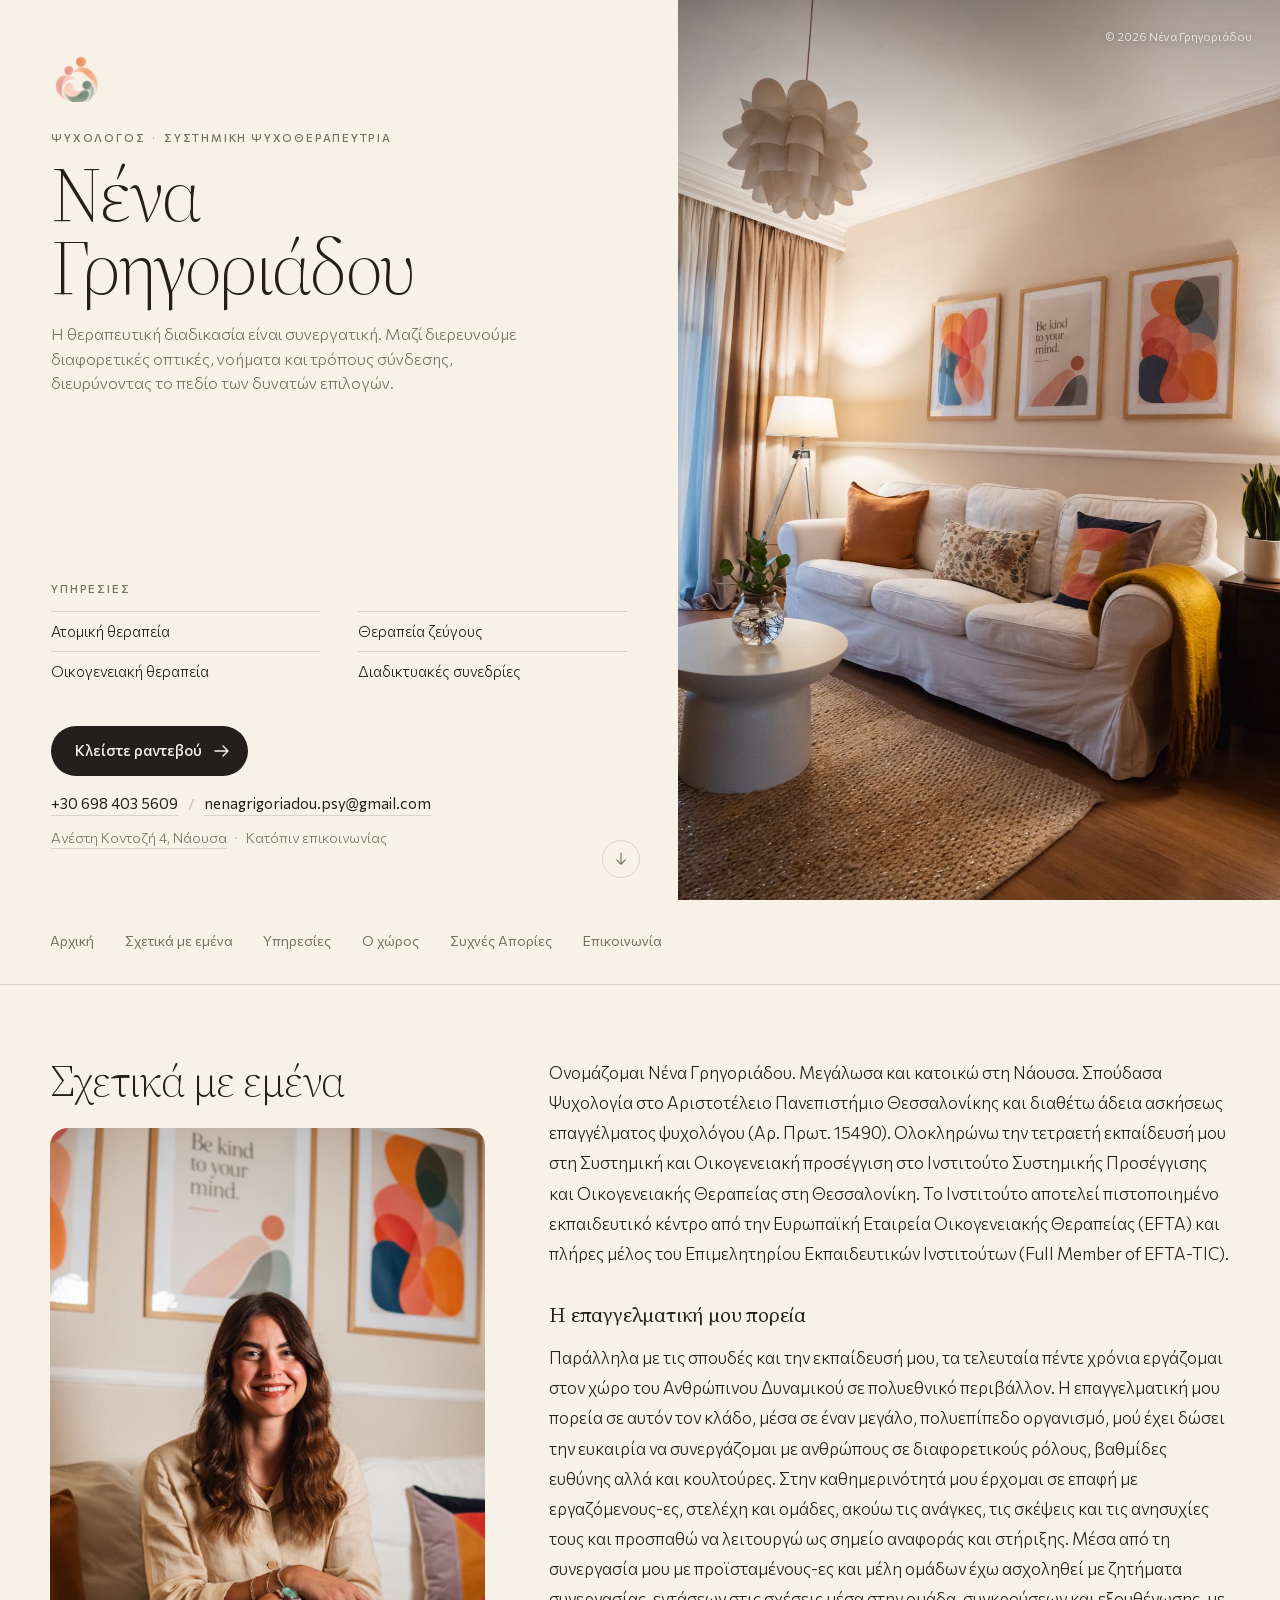
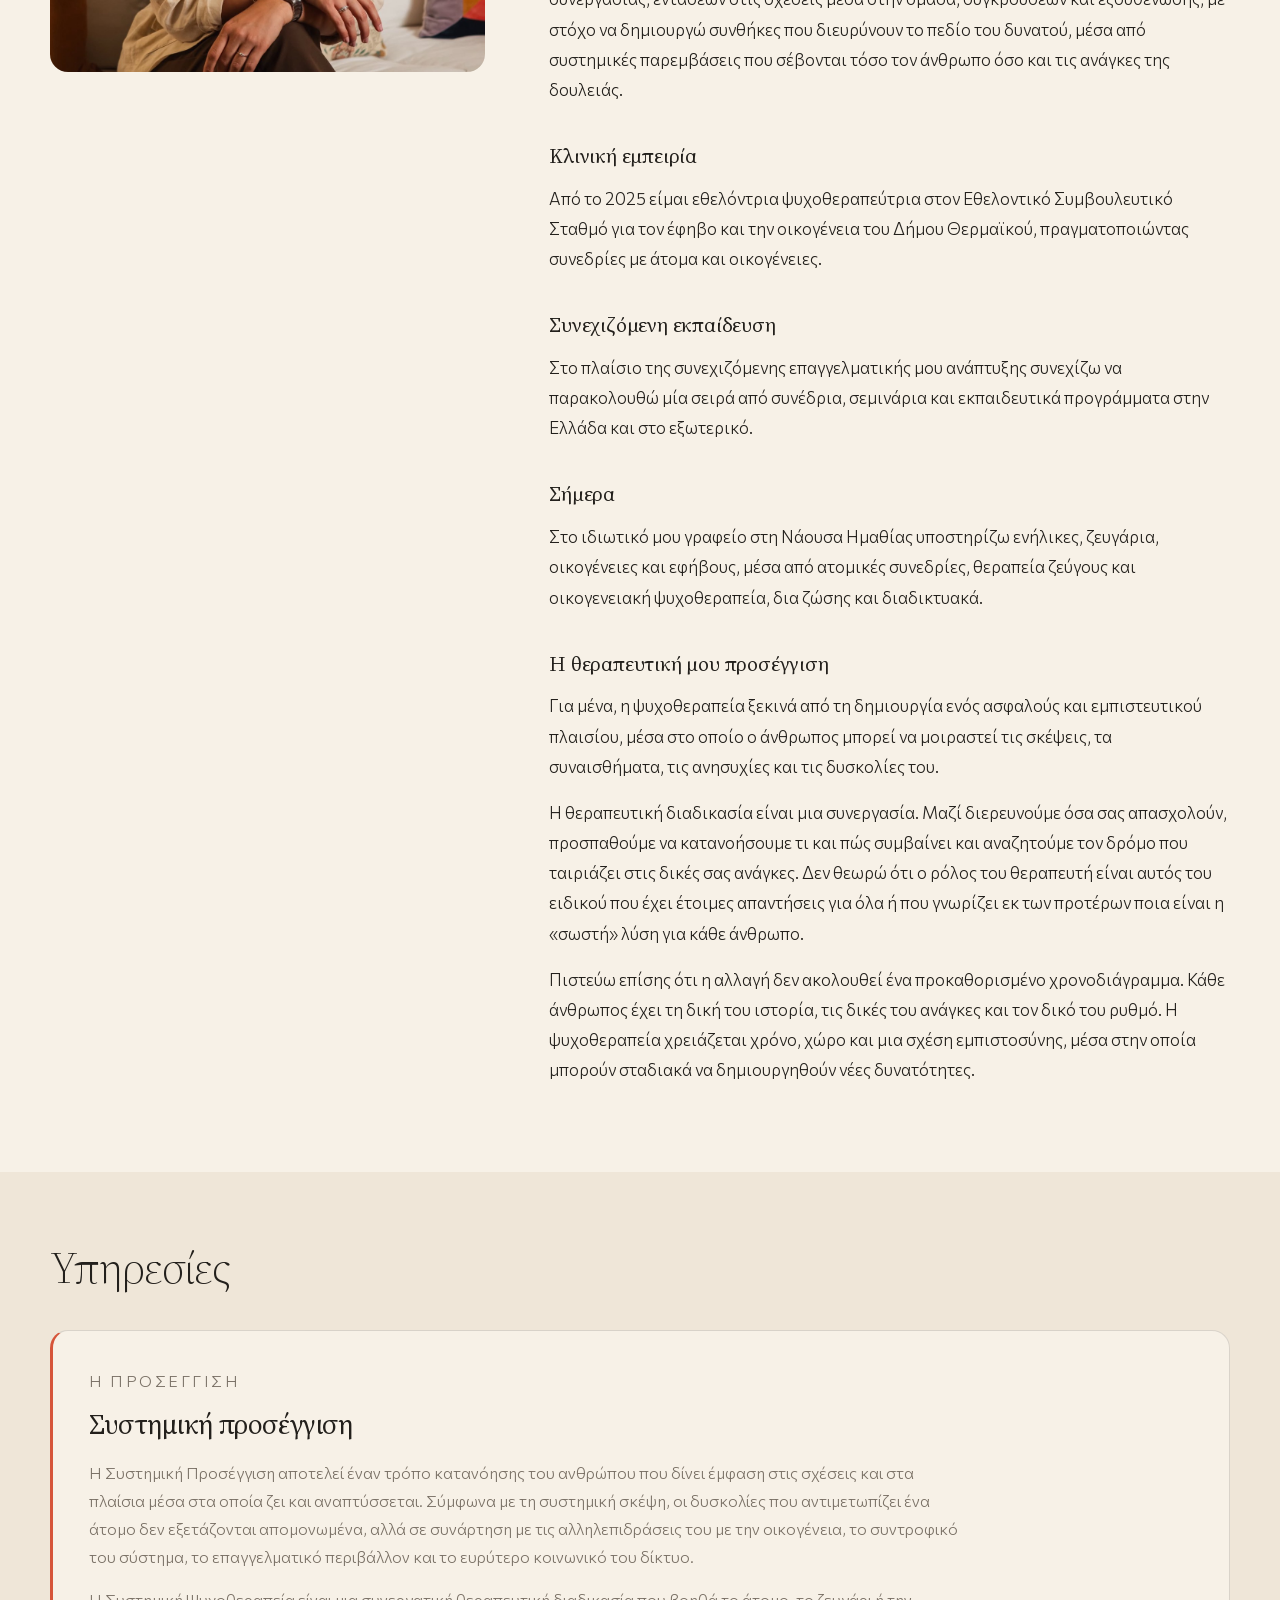
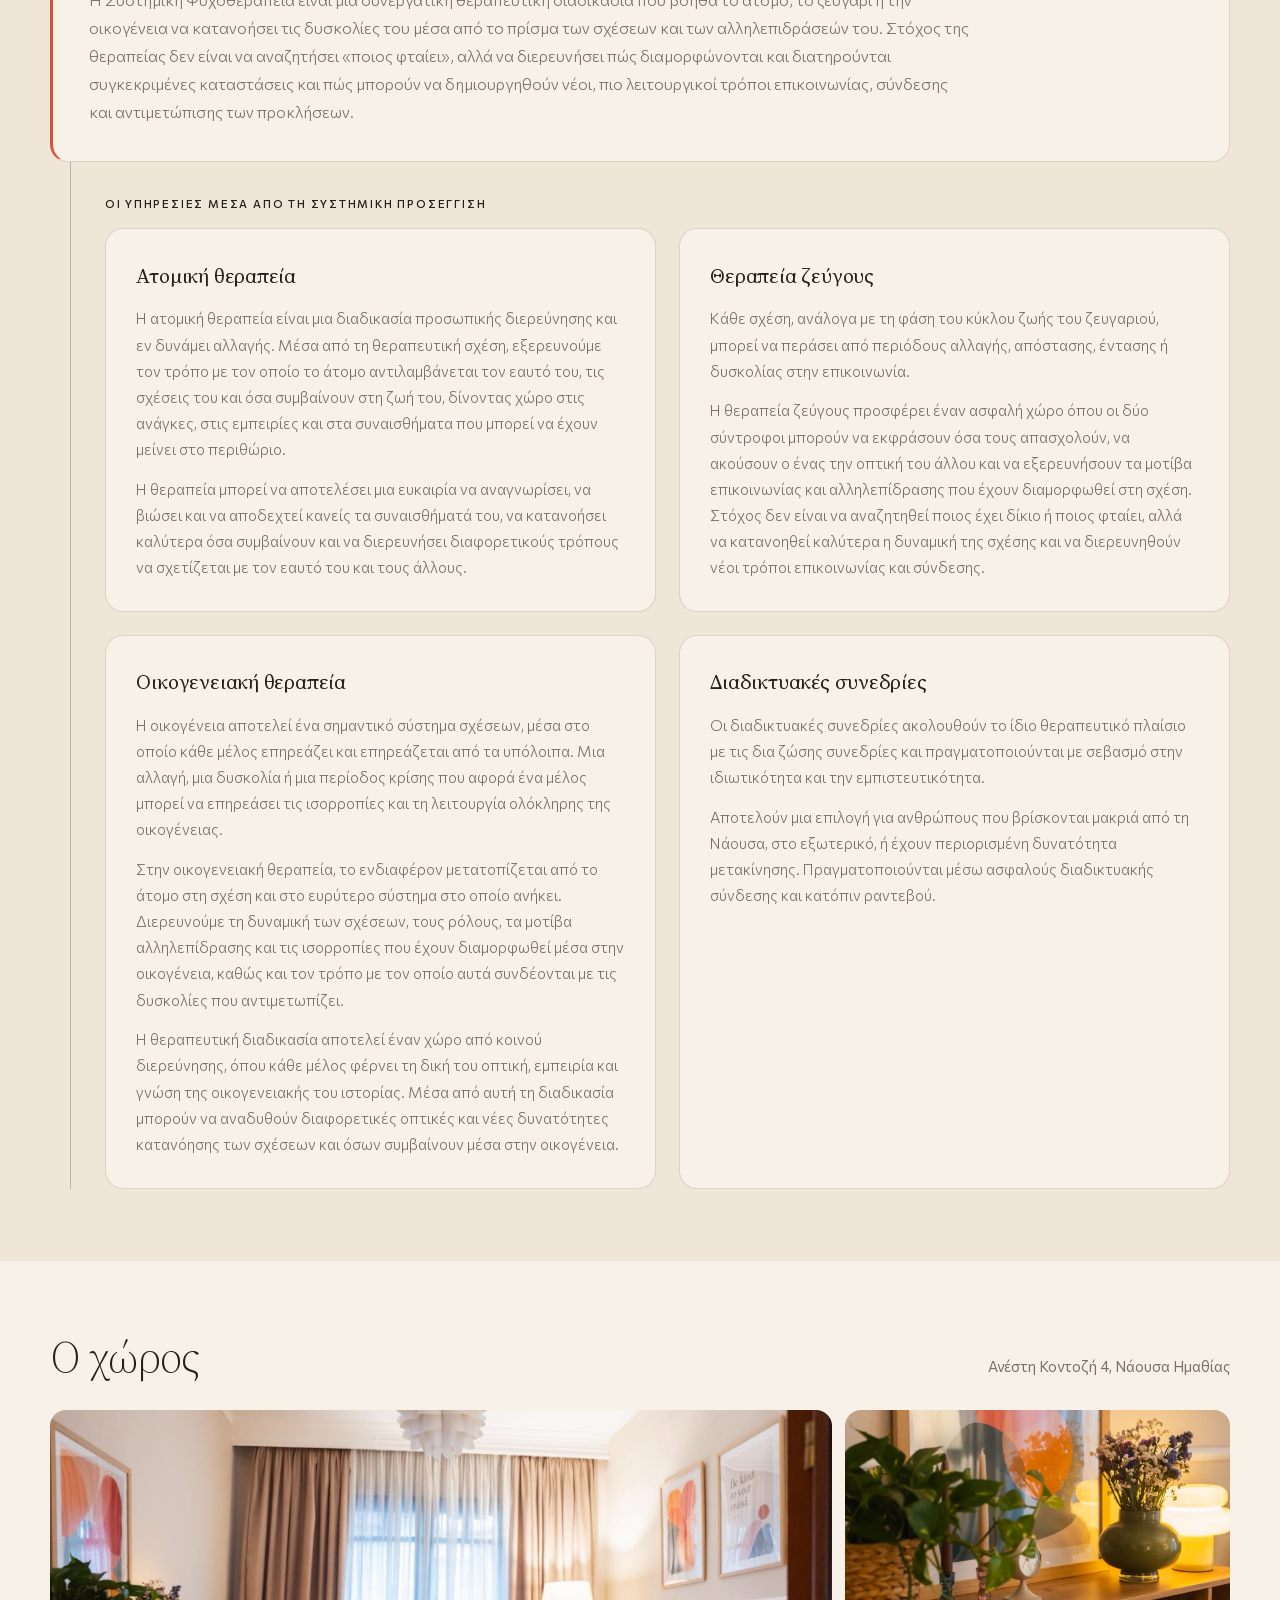
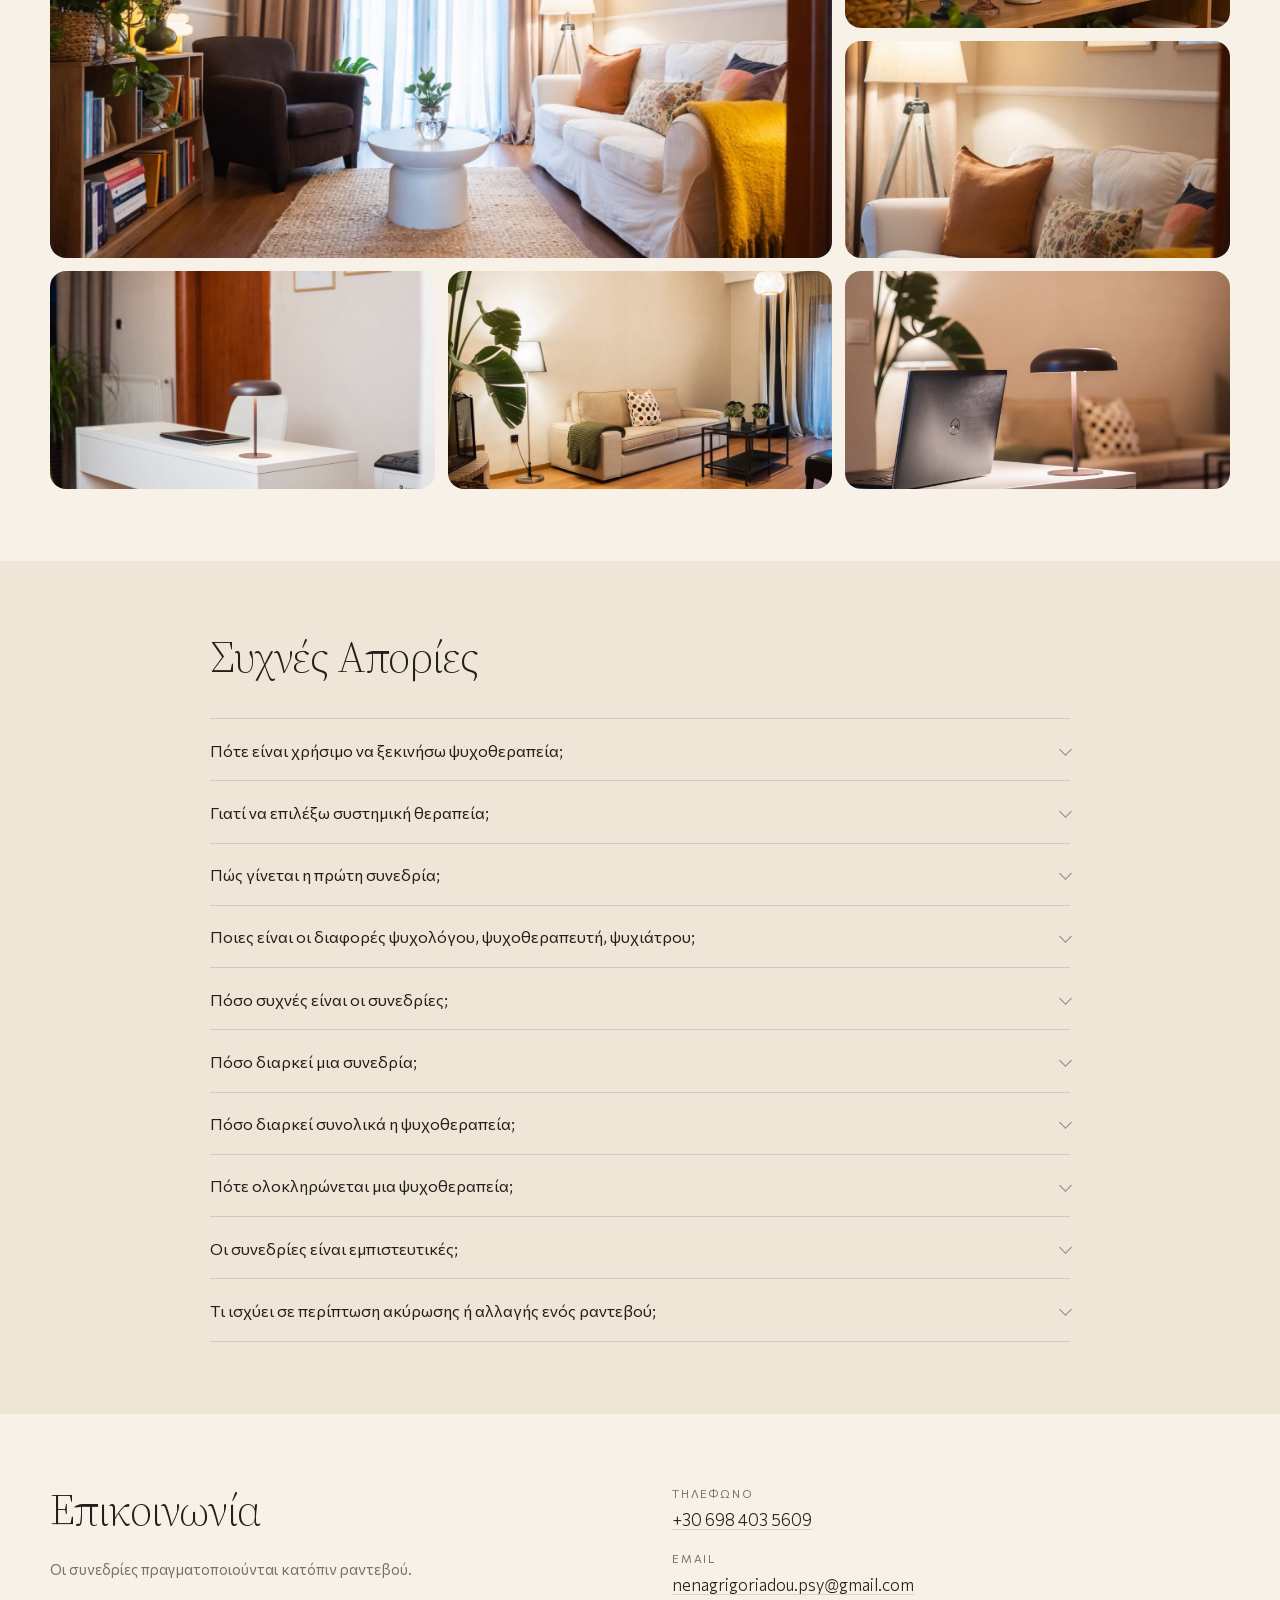
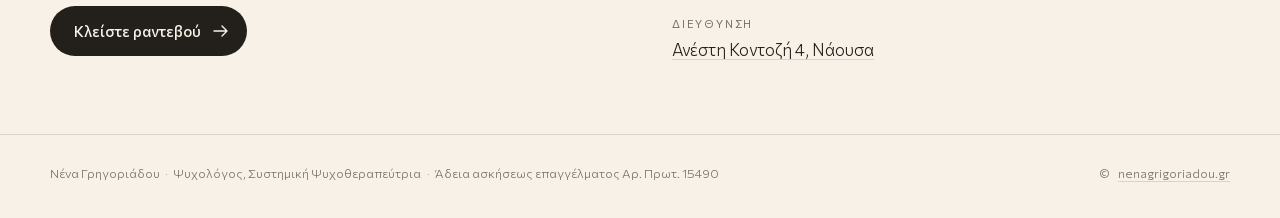
==== commit ce05576c: "Canonical, og and sitemap point at the apex" ====
--- a/index.html
+++ b/index.html
@@ -6,18 +6,18 @@
 <title>Νένα Γρηγοριάδου | Ψυχολόγος - Συστημική Ψυχοθεραπεύτρια, Νάουσα</title>
 <meta name="description" content="Νένα Γρηγοριάδου, Ψυχολόγος και Συστημική Ψυχοθεραπεύτρια στη Νάουσα Ημαθίας. Ατομική ψυχοθεραπεία, θεραπεία ζεύγους, οικογενειακή θεραπεία και διαδικτυακές συνεδρίες.">
 <meta name="theme-color" content="#f7f1e7">
-<link rel="canonical" href="https://www.nenagrigoriadou.gr/">
+<link rel="canonical" href="https://nenagrigoriadou.gr/">
 <meta property="og:title" content="Νένα Γρηγοριάδου | Ψυχολόγος - Συστημική Ψυχοθεραπεύτρια">
 <meta property="og:description" content="Ατομική ψυχοθεραπεία, θεραπεία ζεύγους, οικογενειακή θεραπεία. Νάουσα Ημαθίας και διαδικτυακά.">
-<meta property="og:image" content="https://www.nenagrigoriadou.gr/assets/photos/room-1.jpg">
-<meta property="og:url" content="https://www.nenagrigoriadou.gr/">
+<meta property="og:image" content="https://nenagrigoriadou.gr/assets/photos/room-1.jpg">
+<meta property="og:url" content="https://nenagrigoriadou.gr/">
 <meta property="og:locale" content="el_GR">
 <meta property="og:type" content="website">
 <link rel="icon" href="assets/favicon.png" type="image/png">
 <link rel="preload" href="assets/fonts/commissioner-greek.woff2" as="font" type="font/woff2" crossorigin>
 <link rel="preload" href="assets/fonts/source-serif-4-greek.woff2" as="font" type="font/woff2" crossorigin>
-<link rel="stylesheet" href="assets/fonts/fonts.css?v=202609291302">
-<link rel="stylesheet" href="styles.css?v=202609291302">
+<link rel="stylesheet" href="assets/fonts/fonts.css?v=202609291319">
+<link rel="stylesheet" href="styles.css?v=202609291319">
 <script>document.documentElement.classList.add("js");</script>
 <script type="application/ld+json">
 {
@@ -25,10 +25,10 @@
   "@type": "Psychologist",
   "name": "Νένα Γρηγοριάδου",
   "jobTitle": "Ψυχολόγος, Συστημική Ψυχοθεραπεύτρια",
-  "url": "https://www.nenagrigoriadou.gr/",
+  "url": "https://nenagrigoriadou.gr/",
   "telephone": "+306984035609",
   "email": "nenagrigoriadou.psy@gmail.com",
-  "image": "https://www.nenagrigoriadou.gr/assets/photos/room-1.jpg",
+  "image": "https://nenagrigoriadou.gr/assets/photos/room-1.jpg",
   "address": {
     "@type": "PostalAddress",
     "streetAddress": "Ανέστη Κοντοζή 4",
@@ -325,6 +325,6 @@
   </div>
 </footer>
 
-<script src="script.js?v=202609291302"></script>
+<script src="script.js?v=202609291319"></script>
 </body>
 </html>
